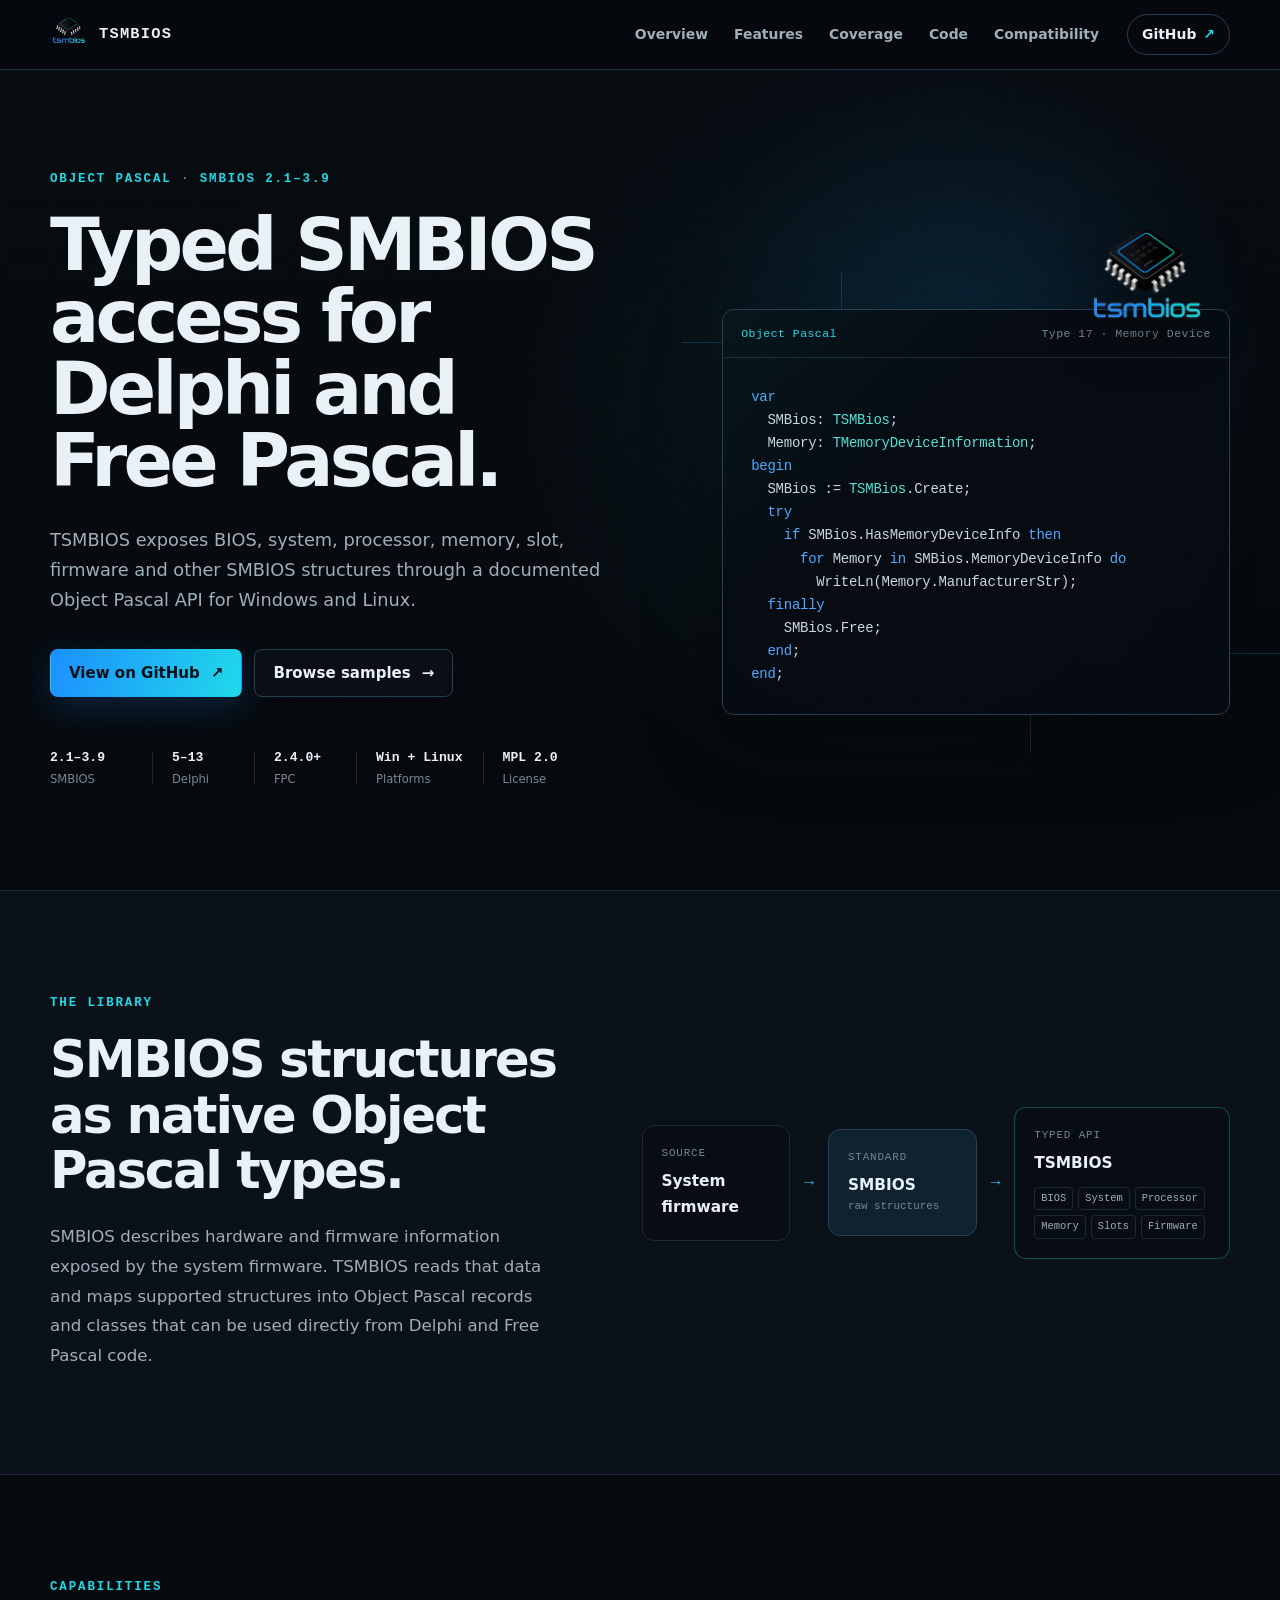
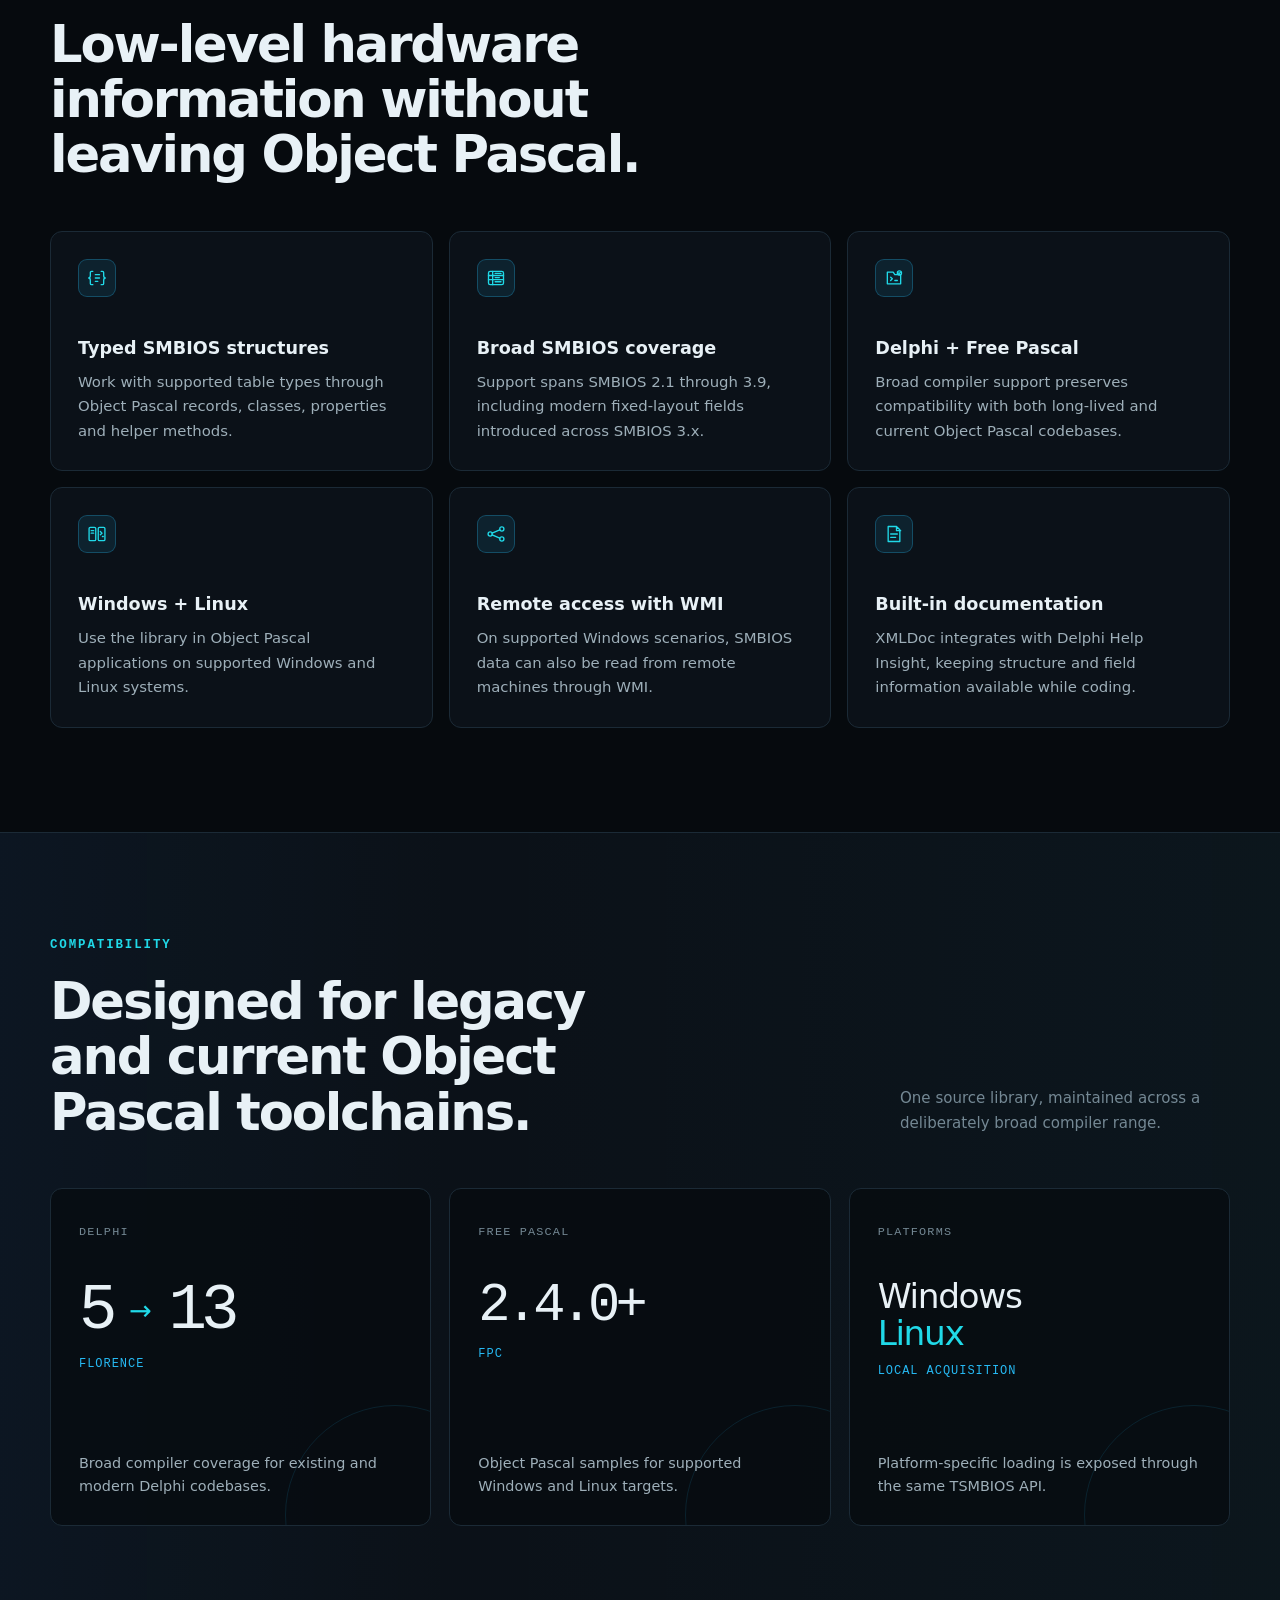
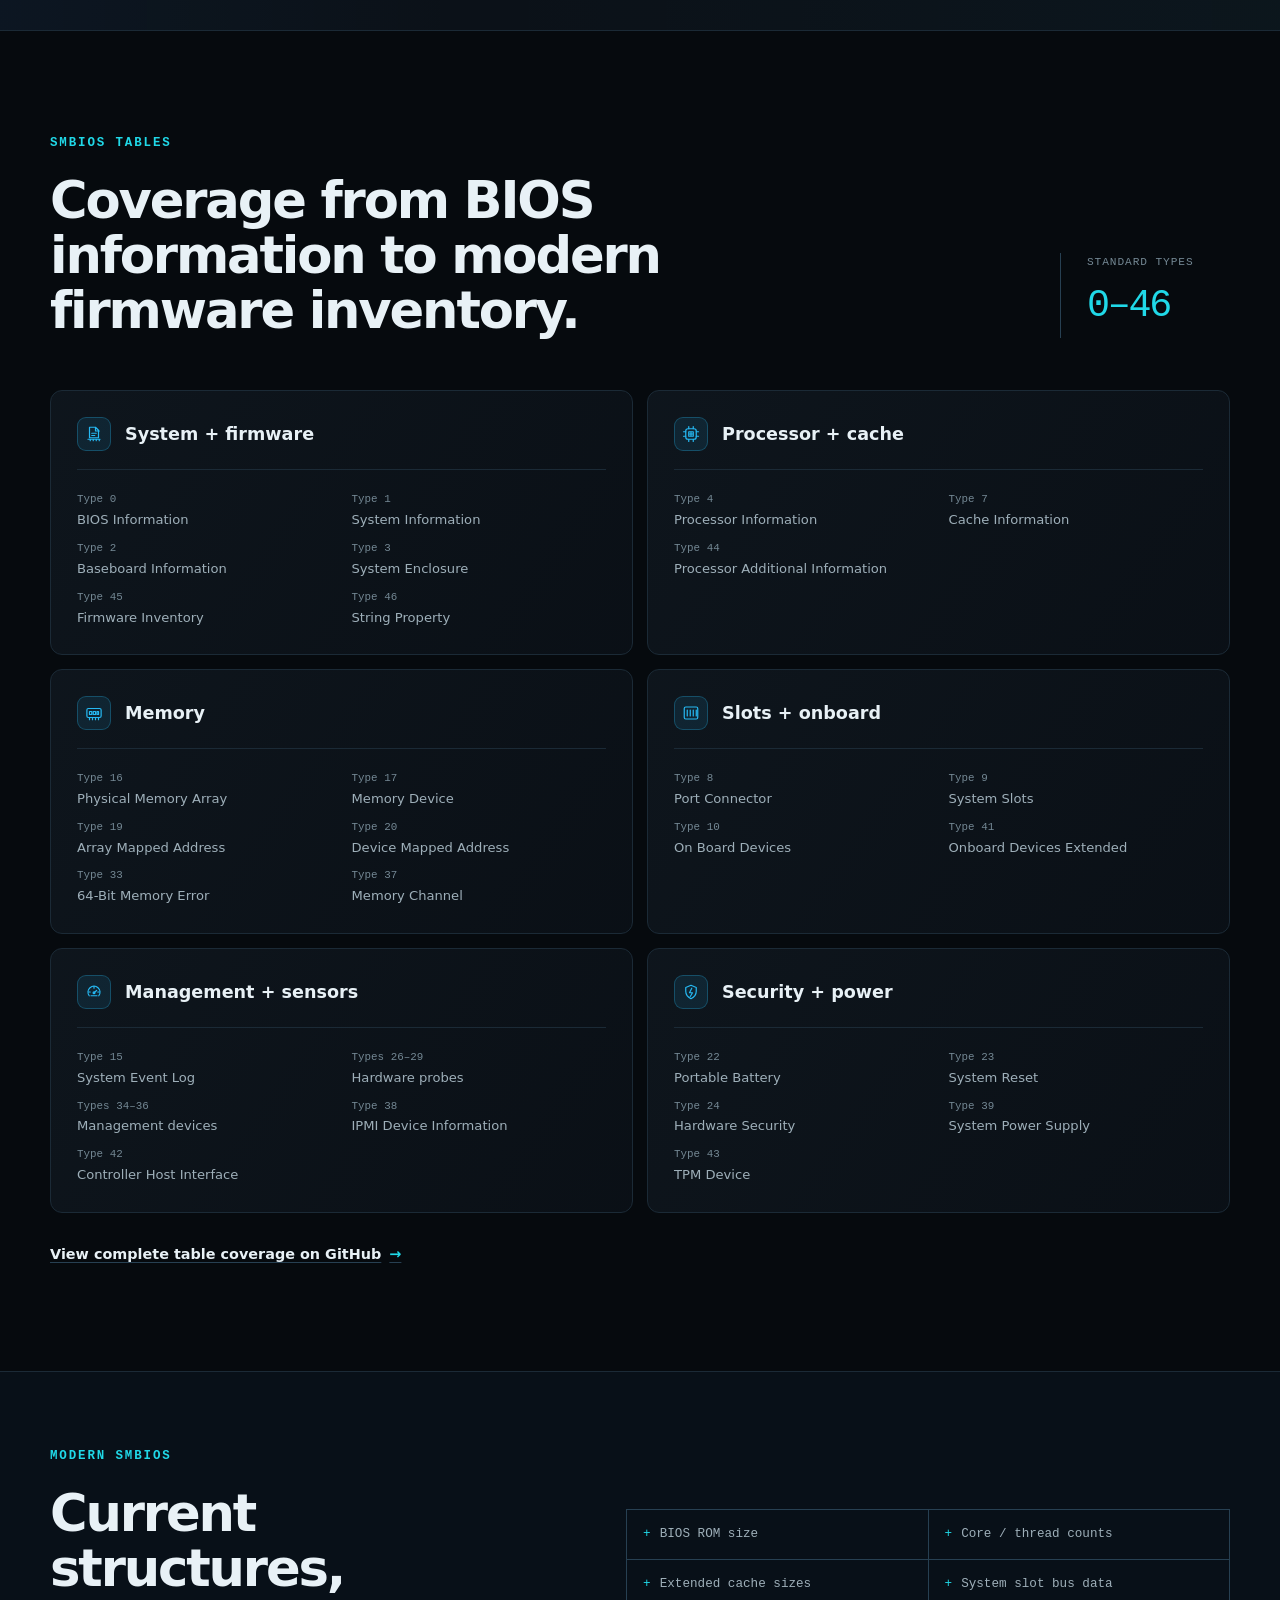
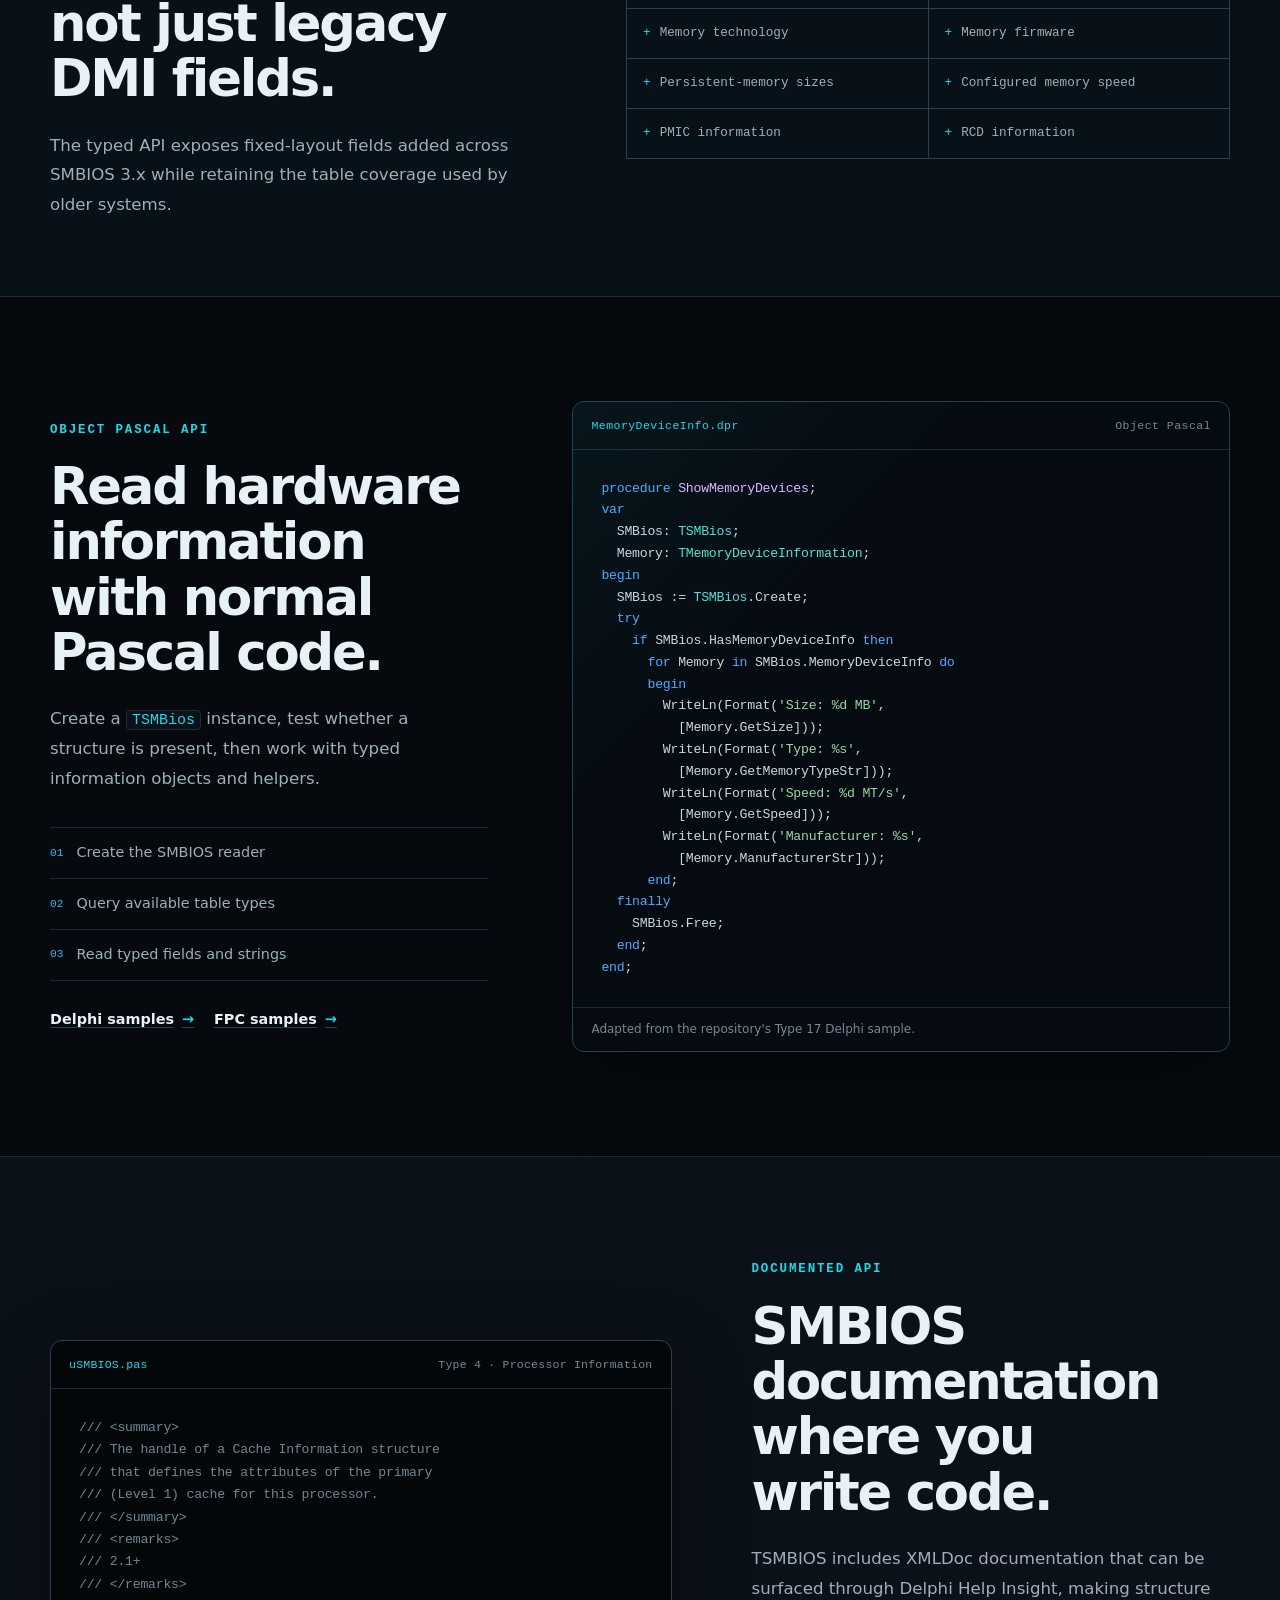
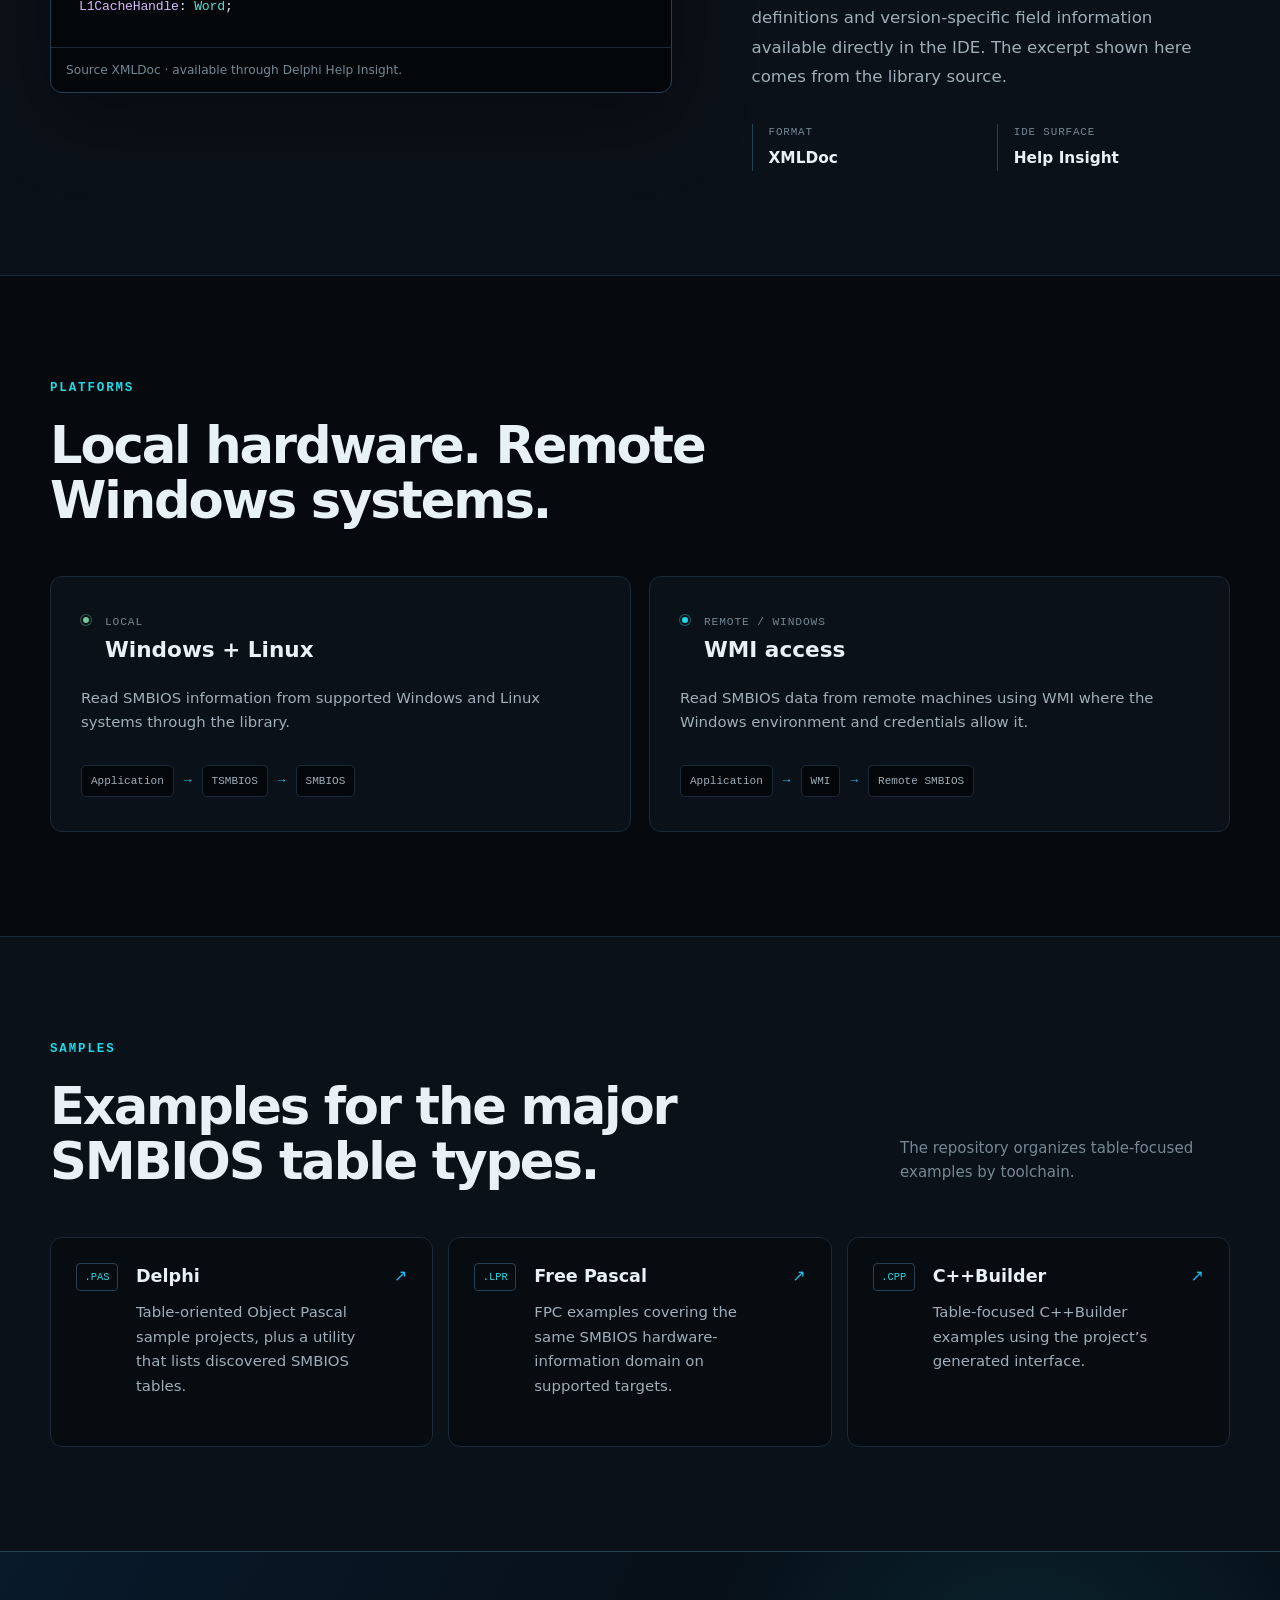
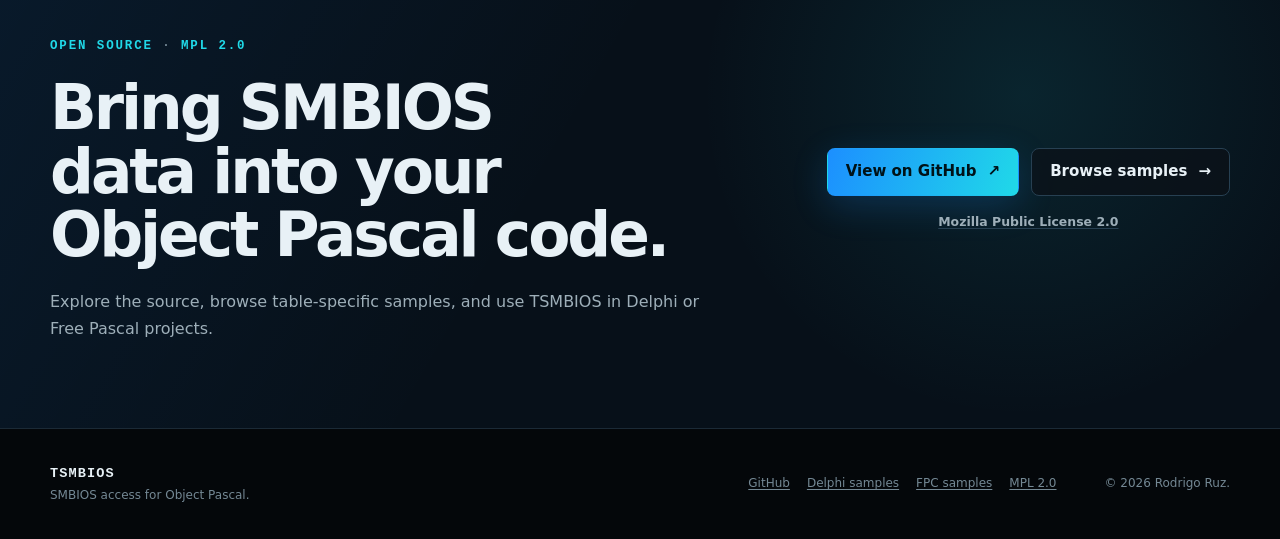
==== docs/index.html @ c9bcfab5 "Added project page" ====
<!doctype html>
<html lang="en">
<head>
  <meta charset="utf-8">
  <meta name="viewport" content="width=device-width, initial-scale=1">
  <title>TSMBIOS — SMBIOS Library for Delphi and Free Pascal</title>
  <meta name="description" content="TSMBIOS is an Object Pascal library for accessing SMBIOS hardware and firmware information from Delphi and Free Pascal on Windows and Linux, with support for SMBIOS 2.1 through 3.9.">
  <meta name="theme-color" content="#060a0e">
  <link rel="canonical" href="https://rruz.github.io/tsmbios/">
  <link rel="icon" type="image/png" href="./assets/tsmbios-logo.png">
  <link rel="stylesheet" href="./styles.css">

  <meta property="og:type" content="website">
  <meta property="og:site_name" content="TSMBIOS">
  <meta property="og:title" content="TSMBIOS — SMBIOS Library for Delphi and Free Pascal">
  <meta property="og:description" content="Typed access to SMBIOS 2.1–3.9 hardware and firmware structures from Delphi and Free Pascal on Windows and Linux.">
  <meta property="og:url" content="https://rruz.github.io/tsmbios/">
  <meta property="og:image" content="https://rruz.github.io/tsmbios/assets/tsmbios-banner.png">
  <meta property="og:image:width" content="2172">
  <meta property="og:image:height" content="724">
  <meta property="og:image:alt" content="TSMBIOS — SMBIOS access using Object Pascal">

  <meta name="twitter:card" content="summary_large_image">
  <meta name="twitter:title" content="TSMBIOS — SMBIOS Library for Delphi and Free Pascal">
  <meta name="twitter:description" content="Typed access to SMBIOS 2.1–3.9 hardware and firmware structures from Object Pascal.">
  <meta name="twitter:image" content="https://rruz.github.io/tsmbios/assets/tsmbios-banner.png">
</head>
<body>
  <a class="skip-link" href="#main-content">Skip to content</a>

  <svg class="icon-sprite" aria-hidden="true" focusable="false">
    <symbol id="icon-types" viewBox="0 0 24 24">
      <path d="M7 4H5.5A1.5 1.5 0 0 0 4 5.5V9c0 1.7-1 3-2 3 1 0 2 1.3 2 3v3.5A1.5 1.5 0 0 0 5.5 20H7M17 4h1.5A1.5 1.5 0 0 1 20 5.5V9c0 1.7 1 3 2 3-1 0-2 1.3-2 3v3.5a1.5 1.5 0 0 1-1.5 1.5H17M10 8h5M10 12h5M10 16h3"></path>
    </symbol>
    <symbol id="icon-grid" viewBox="0 0 24 24">
      <rect x="3" y="4" width="18" height="16" rx="2"></rect>
      <path d="M3 9h18M3 14h18M8 4v16M11 6.5h7M11 11.5h5M11 16.5h7"></path>
    </symbol>
    <symbol id="icon-terminal" viewBox="0 0 24 24">
      <path d="M4 5h7l2 3h7v11H4zM8 11l2 2-2 2M13 15h3"></path>
      <circle cx="18.5" cy="6" r="2.5"></circle>
      <path d="m17.4 6 0.8.8 1.4-1.6"></path>
    </symbol>
    <symbol id="icon-platform" viewBox="0 0 24 24">
      <rect x="2.5" y="4" width="8" height="16" rx="1.5"></rect>
      <rect x="13.5" y="4" width="8" height="16" rx="1.5"></rect>
      <path d="M5 8h3M5 11h3M16 9l2 2-2 2M18.5 15h1"></path>
    </symbol>
    <symbol id="icon-remote" viewBox="0 0 24 24">
      <circle cx="5" cy="12" r="2.5"></circle>
      <circle cx="19" cy="6" r="2.5"></circle>
      <circle cx="19" cy="18" r="2.5"></circle>
      <path d="m7.3 11 9.2-4M7.3 13l9.2 4"></path>
    </symbol>
    <symbol id="icon-docs" viewBox="0 0 24 24">
      <path d="M5 3h10l4 4v14H5zM15 3v5h5M8 12h8M8 16h6"></path>
    </symbol>
    <symbol id="icon-chip" viewBox="0 0 24 24">
      <path d="M6 3h8l4 4v10H6zM14 3v5h5M9 11h6M9 14h4"></path>
      <path d="M4 19h16M7 19v2M11 19v2M15 19v2M19 19v2"></path>
    </symbol>
    <symbol id="icon-cpu" viewBox="0 0 24 24">
      <rect x="5" y="5" width="14" height="14" rx="3"></rect>
      <path d="M9 9h6v6H9zM12 9v6M9 12h6"></path>
      <path d="M9 2v3M15 2v3M9 19v3M15 19v3M2 9h3M2 15h3M19 9h3M19 15h3"></path>
    </symbol>
    <symbol id="icon-memory" viewBox="0 0 24 24">
      <rect x="2.5" y="6" width="19" height="12" rx="2"></rect>
      <path d="M6 10h3v4H6zM11 10h3v4h-3zM16 10h2v4h-2zM6 18v3M10 18v3M14 18v3M18 18v3"></path>
    </symbol>
    <symbol id="icon-slots" viewBox="0 0 24 24">
      <rect x="3" y="4" width="18" height="16" rx="2"></rect>
      <path d="M7 8v8M11 8v8M15 8v8M19 8v8"></path>
    </symbol>
    <symbol id="icon-sensor" viewBox="0 0 24 24">
      <path d="M5.6 17a8 8 0 1 1 12.8 0M8 17h8M12 13l3.5-3M12 5v2M5 12h2M17 12h2"></path>
      <circle cx="12" cy="13" r="1.2"></circle>
    </symbol>
    <symbol id="icon-security" viewBox="0 0 24 24">
      <path d="m12 3 7 3v5c0 5-3 8-7 10-4-2-7-5-7-10V6zM13 7l-3 6h4l-3 5"></path>
    </symbol>
  </svg>

  <header class="site-header">
    <div class="container site-header__inner">
      <a class="brand" href="#top" aria-label="TSMBIOS home">
        <img src="./assets/tsmbios-logo.png" width="256" height="200" alt="">
        <span>TSMBIOS</span>
      </a>

      <nav class="nav" aria-label="Primary navigation">
        <a href="#overview">Overview</a>
        <a href="#features">Features</a>
        <a href="#coverage">Coverage</a>
        <a href="#code">Code</a>
        <a href="#compatibility">Compatibility</a>
      </nav>

      <a class="header-action" href="https://github.com/RRUZ/tsmbios">
        GitHub <span aria-hidden="true">↗</span>
      </a>
    </div>
  </header>

  <main id="main-content">
    <section class="hero" id="top" aria-labelledby="hero-title">
      <div class="hero__grid" aria-hidden="true"></div>
      <div class="container hero__inner">
        <div class="hero__content">
          <p class="eyebrow">Object Pascal <span>·</span> SMBIOS 2.1–3.9</p>
          <h1 id="hero-title">Typed SMBIOS access for Delphi and Free Pascal.</h1>
          <p class="hero__description">TSMBIOS exposes BIOS, system, processor, memory, slot, firmware and other SMBIOS structures through a documented Object Pascal API for Windows and Linux.</p>

          <div class="hero__actions">
            <a class="button button--primary" href="https://github.com/RRUZ/tsmbios">View on GitHub <span aria-hidden="true">↗</span></a>
            <a class="button button--secondary" href="https://github.com/RRUZ/tsmbios/tree/master/samples%20-%20Delphi">Browse samples <span aria-hidden="true">→</span></a>
          </div>

          <ul class="meta-strip" aria-label="Project compatibility summary">
            <li><strong>2.1–3.9</strong><span>SMBIOS</span></li>
            <li><strong>5–13</strong><span>Delphi</span></li>
            <li><strong>2.4.0+</strong><span>FPC</span></li>
            <li><strong>Win + Linux</strong><span>Platforms</span></li>
            <li><strong>MPL 2.0</strong><span>License</span></li>
          </ul>
        </div>

        <div class="hero__visual">
          <img class="hero__logo" src="./assets/tsmbios-logo.png" width="256" height="200" alt="TSMBIOS chip and wordmark">
          <div class="code-panel code-panel--hero">
            <div class="code-panel__header">
              <span>Object Pascal</span>
              <span aria-hidden="true">Type 17 · Memory Device</span>
            </div>
            <pre tabindex="0"><code><span class="code-keyword">var</span>
  SMBios: <span class="code-type">TSMBios</span>;
  Memory: <span class="code-type">TMemoryDeviceInformation</span>;
<span class="code-keyword">begin</span>
  SMBios := <span class="code-type">TSMBios</span>.Create;
  <span class="code-keyword">try</span>
    <span class="code-keyword">if</span> SMBios.HasMemoryDeviceInfo <span class="code-keyword">then</span>
      <span class="code-keyword">for</span> Memory <span class="code-keyword">in</span> SMBios.MemoryDeviceInfo <span class="code-keyword">do</span>
        WriteLn(Memory.ManufacturerStr);
  <span class="code-keyword">finally</span>
    SMBios.Free;
  <span class="code-keyword">end</span>;
<span class="code-keyword">end</span>;</code></pre>
          </div>
          <div class="hero__signal hero__signal--one" aria-hidden="true"></div>
          <div class="hero__signal hero__signal--two" aria-hidden="true"></div>
        </div>
      </div>
    </section>

    <section class="section section--overview" id="overview" aria-labelledby="overview-title">
      <div class="container overview-grid">
        <div>
          <p class="eyebrow">The library</p>
          <h2 class="section-title" id="overview-title">SMBIOS structures as native Object Pascal types.</h2>
          <p class="section-lead">SMBIOS describes hardware and firmware information exposed by the system firmware. TSMBIOS reads that data and maps supported structures into Object Pascal records and classes that can be used directly from Delphi and Free Pascal code.</p>
        </div>

        <div class="data-flow" aria-label="Data flows from system firmware through SMBIOS and TSMBIOS into typed Object Pascal structures">
          <div class="data-flow__source">
            <span class="data-flow__label">Source</span>
            <strong>System firmware</strong>
          </div>
          <span class="data-flow__arrow" aria-hidden="true">→</span>
          <div class="data-flow__core">
            <span class="data-flow__label">Standard</span>
            <strong>SMBIOS</strong>
            <small>raw structures</small>
          </div>
          <span class="data-flow__arrow" aria-hidden="true">→</span>
          <div class="data-flow__output">
            <span class="data-flow__label">Typed API</span>
            <strong>TSMBIOS</strong>
            <ul>
              <li>BIOS</li>
              <li>System</li>
              <li>Processor</li>
              <li>Memory</li>
              <li>Slots</li>
              <li>Firmware</li>
            </ul>
          </div>
        </div>
      </div>
    </section>

    <section class="section" id="features" aria-labelledby="features-title">
      <div class="container">
        <div class="section-heading">
          <p class="eyebrow">Capabilities</p>
          <h2 class="section-title" id="features-title">Low-level hardware information without leaving Object Pascal.</h2>
        </div>

        <div class="feature-grid">
          <article class="feature-card">
            <span class="card-icon"><svg aria-hidden="true"><use href="#icon-types"></use></svg></span>
            <h3>Typed SMBIOS structures</h3>
            <p>Work with supported table types through Object Pascal records, classes, properties and helper methods.</p>
          </article>
          <article class="feature-card">
            <span class="card-icon"><svg aria-hidden="true"><use href="#icon-grid"></use></svg></span>
            <h3>Broad SMBIOS coverage</h3>
            <p>Support spans SMBIOS 2.1 through 3.9, including modern fixed-layout fields introduced across SMBIOS 3.x.</p>
          </article>
          <article class="feature-card">
            <span class="card-icon"><svg aria-hidden="true"><use href="#icon-terminal"></use></svg></span>
            <h3>Delphi + Free Pascal</h3>
            <p>Broad compiler support preserves compatibility with both long-lived and current Object Pascal codebases.</p>
          </article>
          <article class="feature-card">
            <span class="card-icon"><svg aria-hidden="true"><use href="#icon-platform"></use></svg></span>
            <h3>Windows + Linux</h3>
            <p>Use the library in Object Pascal applications on supported Windows and Linux systems.</p>
          </article>
          <article class="feature-card">
            <span class="card-icon"><svg aria-hidden="true"><use href="#icon-remote"></use></svg></span>
            <h3>Remote access with WMI</h3>
            <p>On supported Windows scenarios, SMBIOS data can also be read from remote machines through WMI.</p>
          </article>
          <article class="feature-card">
            <span class="card-icon"><svg aria-hidden="true"><use href="#icon-docs"></use></svg></span>
            <h3>Built-in documentation</h3>
            <p>XMLDoc integrates with Delphi Help Insight, keeping structure and field information available while coding.</p>
          </article>
        </div>
      </div>
    </section>

    <section class="section section--band" id="compatibility" aria-labelledby="compatibility-title">
      <div class="container">
        <div class="section-heading section-heading--wide">
          <div>
            <p class="eyebrow">Compatibility</p>
            <h2 class="section-title" id="compatibility-title">Designed for legacy and current Object Pascal toolchains.</h2>
          </div>
          <p class="section-note">One source library, maintained across a deliberately broad compiler range.</p>
        </div>

        <div class="compatibility-grid">
          <article class="compatibility-card">
            <span class="compatibility-card__label">Delphi</span>
            <div class="compatibility-card__range">
              <strong>5</strong><span aria-hidden="true">→</span><strong>13</strong>
            </div>
            <p class="compatibility-card__meta">Florence</p>
            <p>Broad compiler coverage for existing and modern Delphi codebases.</p>
          </article>
          <article class="compatibility-card">
            <span class="compatibility-card__label">Free Pascal</span>
            <div class="compatibility-card__range compatibility-card__range--single">
              <strong>2.4.0+</strong>
            </div>
            <p class="compatibility-card__meta">FPC</p>
            <p>Object Pascal samples for supported Windows and Linux targets.</p>
          </article>
          <article class="compatibility-card">
            <span class="compatibility-card__label">Platforms</span>
            <div class="compatibility-card__range compatibility-card__range--platforms">
              <strong>Windows</strong><strong>Linux</strong>
            </div>
            <p class="compatibility-card__meta">Local acquisition</p>
            <p>Platform-specific loading is exposed through the same TSMBIOS API.</p>
          </article>
        </div>
      </div>
    </section>

    <section class="section" id="coverage" aria-labelledby="coverage-title">
      <div class="container">
        <div class="coverage-intro">
          <div>
            <p class="eyebrow">SMBIOS tables</p>
            <h2 class="section-title" id="coverage-title">Coverage from BIOS information to modern firmware inventory.</h2>
          </div>
          <div class="coverage-count" aria-label="Supported standard table types 0 through 46">
            <span>Standard types</span>
            <strong>0–46</strong>
          </div>
        </div>

        <div class="coverage-grid">
          <article class="coverage-card">
            <header><span class="card-icon"><svg aria-hidden="true"><use href="#icon-chip"></use></svg></span><h3>System + firmware</h3></header>
            <ul>
              <li><code>Type 0</code> BIOS Information</li>
              <li><code>Type 1</code> System Information</li>
              <li><code>Type 2</code> Baseboard Information</li>
              <li><code>Type 3</code> System Enclosure</li>
              <li><code>Type 45</code> Firmware Inventory</li>
              <li><code>Type 46</code> String Property</li>
            </ul>
          </article>
          <article class="coverage-card">
            <header><span class="card-icon"><svg aria-hidden="true"><use href="#icon-cpu"></use></svg></span><h3>Processor + cache</h3></header>
            <ul>
              <li><code>Type 4</code> Processor Information</li>
              <li><code>Type 7</code> Cache Information</li>
              <li><code>Type 44</code> Processor Additional Information</li>
            </ul>
          </article>
          <article class="coverage-card">
            <header><span class="card-icon"><svg aria-hidden="true"><use href="#icon-memory"></use></svg></span><h3>Memory</h3></header>
            <ul>
              <li><code>Type 16</code> Physical Memory Array</li>
              <li><code>Type 17</code> Memory Device</li>
              <li><code>Type 19</code> Array Mapped Address</li>
              <li><code>Type 20</code> Device Mapped Address</li>
              <li><code>Type 33</code> 64-Bit Memory Error</li>
              <li><code>Type 37</code> Memory Channel</li>
            </ul>
          </article>
          <article class="coverage-card">
            <header><span class="card-icon"><svg aria-hidden="true"><use href="#icon-slots"></use></svg></span><h3>Slots + onboard</h3></header>
            <ul>
              <li><code>Type 8</code> Port Connector</li>
              <li><code>Type 9</code> System Slots</li>
              <li><code>Type 10</code> On Board Devices</li>
              <li><code>Type 41</code> Onboard Devices Extended</li>
            </ul>
          </article>
          <article class="coverage-card">
            <header><span class="card-icon"><svg aria-hidden="true"><use href="#icon-sensor"></use></svg></span><h3>Management + sensors</h3></header>
            <ul>
              <li><code>Type 15</code> System Event Log</li>
              <li><code>Types 26–29</code> Hardware probes</li>
              <li><code>Types 34–36</code> Management devices</li>
              <li><code>Type 38</code> IPMI Device Information</li>
              <li><code>Type 42</code> Controller Host Interface</li>
            </ul>
          </article>
          <article class="coverage-card">
            <header><span class="card-icon"><svg aria-hidden="true"><use href="#icon-security"></use></svg></span><h3>Security + power</h3></header>
            <ul>
              <li><code>Type 22</code> Portable Battery</li>
              <li><code>Type 23</code> System Reset</li>
              <li><code>Type 24</code> Hardware Security</li>
              <li><code>Type 39</code> System Power Supply</li>
              <li><code>Type 43</code> TPM Device</li>
            </ul>
          </article>
        </div>

        <a class="text-link coverage-link" href="https://github.com/RRUZ/tsmbios#smbios-tables-supported">View complete table coverage on GitHub <span aria-hidden="true">→</span></a>
      </div>
    </section>

    <section class="section section--modern" aria-labelledby="modern-title">
      <div class="container modern-grid">
        <div>
          <p class="eyebrow">Modern SMBIOS</p>
          <h2 class="section-title" id="modern-title">Current structures, not just legacy DMI fields.</h2>
          <p class="section-lead">The typed API exposes fixed-layout fields added across SMBIOS 3.x while retaining the table coverage used by older systems.</p>
        </div>

        <div class="field-grid" aria-label="Examples of supported modern SMBIOS fields">
          <span>BIOS ROM size</span>
          <span>Core / thread counts</span>
          <span>Extended cache sizes</span>
          <span>System slot bus data</span>
          <span>Memory technology</span>
          <span>Memory firmware</span>
          <span>Persistent-memory sizes</span>
          <span>Configured memory speed</span>
          <span>PMIC information</span>
          <span>RCD information</span>
        </div>
      </div>
    </section>

    <section class="section" id="code" aria-labelledby="code-title">
      <div class="container code-section-grid">
        <div class="code-section__copy">
          <p class="eyebrow">Object Pascal API</p>
          <h2 class="section-title" id="code-title">Read hardware information with normal Pascal code.</h2>
          <p class="section-lead">Create a <code>TSMBios</code> instance, test whether a structure is present, then work with typed information objects and helpers.</p>
          <ol class="code-steps">
            <li><span>01</span>Create the SMBIOS reader</li>
            <li><span>02</span>Query available table types</li>
            <li><span>03</span>Read typed fields and strings</li>
          </ol>
          <div class="inline-links">
            <a class="text-link" href="https://github.com/RRUZ/tsmbios/tree/master/samples%20-%20Delphi">Delphi samples <span aria-hidden="true">→</span></a>
            <a class="text-link" href="https://github.com/RRUZ/tsmbios/tree/master/samples%20-%20FPC">FPC samples <span aria-hidden="true">→</span></a>
          </div>
        </div>

        <div class="code-panel code-panel--large">
          <div class="code-panel__header">
            <span>MemoryDeviceInfo.dpr</span>
            <span>Object Pascal</span>
          </div>
          <pre tabindex="0"><code><span class="code-keyword">procedure</span> <span class="code-symbol">ShowMemoryDevices</span>;
<span class="code-keyword">var</span>
  SMBios: <span class="code-type">TSMBios</span>;
  Memory: <span class="code-type">TMemoryDeviceInformation</span>;
<span class="code-keyword">begin</span>
  SMBios := <span class="code-type">TSMBios</span>.Create;
  <span class="code-keyword">try</span>
    <span class="code-keyword">if</span> SMBios.HasMemoryDeviceInfo <span class="code-keyword">then</span>
      <span class="code-keyword">for</span> Memory <span class="code-keyword">in</span> SMBios.MemoryDeviceInfo <span class="code-keyword">do</span>
      <span class="code-keyword">begin</span>
        WriteLn(Format(<span class="code-string">'Size: %d MB'</span>,
          [Memory.GetSize]));
        WriteLn(Format(<span class="code-string">'Type: %s'</span>,
          [Memory.GetMemoryTypeStr]));
        WriteLn(Format(<span class="code-string">'Speed: %d MT/s'</span>,
          [Memory.GetSpeed]));
        WriteLn(Format(<span class="code-string">'Manufacturer: %s'</span>,
          [Memory.ManufacturerStr]));
      <span class="code-keyword">end</span>;
  <span class="code-keyword">finally</span>
    SMBios.Free;
  <span class="code-keyword">end</span>;
<span class="code-keyword">end</span>;</code></pre>
          <div class="code-panel__footer">Adapted from the repository's Type 17 Delphi sample.</div>
        </div>
      </div>
    </section>

    <section class="section section--docs" aria-labelledby="docs-title">
      <div class="container docs-grid">
        <div class="docs-source" aria-label="Extract from uSMBIOS.pas showing XMLDoc for the L1CacheHandle field">
          <div class="docs-source__header">
            <span>uSMBIOS.pas</span>
            <span>Type 4 · Processor Information</span>
          </div>
          <pre tabindex="0"><code><span class="code-comment">/// &lt;summary&gt;</span>
<span class="code-comment">/// The handle of a Cache Information structure</span>
<span class="code-comment">/// that defines the attributes of the primary</span>
<span class="code-comment">/// (Level 1) cache for this processor.</span>
<span class="code-comment">/// &lt;/summary&gt;</span>
<span class="code-comment">/// &lt;remarks&gt;</span>
<span class="code-comment">/// 2.1+</span>
<span class="code-comment">/// &lt;/remarks&gt;</span>
<span class="code-symbol">L1CacheHandle</span>: <span class="code-type">Word</span>;</code></pre>
          <p>Source XMLDoc · available through Delphi Help Insight.</p>
        </div>

        <div class="docs-copy">
          <p class="eyebrow">Documented API</p>
          <h2 class="section-title" id="docs-title">SMBIOS documentation where you write code.</h2>
          <p class="section-lead">TSMBIOS includes XMLDoc documentation that can be surfaced through Delphi Help Insight, making structure definitions and version-specific field information available directly in the IDE. The excerpt shown here comes from the library source.</p>
          <div class="docs-facts">
            <div><span>Format</span><strong>XMLDoc</strong></div>
            <div><span>IDE surface</span><strong>Help Insight</strong></div>
          </div>
        </div>
      </div>
    </section>

    <section class="section" aria-labelledby="platform-title">
      <div class="container">
        <div class="section-heading">
          <p class="eyebrow">Platforms</p>
          <h2 class="section-title" id="platform-title">Local hardware. Remote Windows systems.</h2>
        </div>

        <div class="access-grid">
          <article class="access-card">
            <header>
              <span class="status-dot" aria-hidden="true"></span>
              <div><span>Local</span><h3>Windows + Linux</h3></div>
            </header>
            <p>Read SMBIOS information from supported Windows and Linux systems through the library.</p>
            <div class="access-flow" aria-label="Application to TSMBIOS to local SMBIOS data">
              <span>Application</span><b aria-hidden="true">→</b><span>TSMBIOS</span><b aria-hidden="true">→</b><span>SMBIOS</span>
            </div>
          </article>

          <article class="access-card">
            <header>
              <span class="status-dot status-dot--remote" aria-hidden="true"></span>
              <div><span>Remote / Windows</span><h3>WMI access</h3></div>
            </header>
            <p>Read SMBIOS data from remote machines using WMI where the Windows environment and credentials allow it.</p>
            <div class="access-flow" aria-label="Application to WMI to remote system SMBIOS data">
              <span>Application</span><b aria-hidden="true">→</b><span>WMI</span><b aria-hidden="true">→</b><span>Remote SMBIOS</span>
            </div>
          </article>
        </div>
      </div>
    </section>

    <section class="section section--samples" aria-labelledby="samples-title">
      <div class="container">
        <div class="section-heading section-heading--wide">
          <div>
            <p class="eyebrow">Samples</p>
            <h2 class="section-title" id="samples-title">Examples for the major SMBIOS table types.</h2>
          </div>
          <p class="section-note">The repository organizes table-focused examples by toolchain.</p>
        </div>

        <div class="sample-grid">
          <a class="sample-card" href="https://github.com/RRUZ/tsmbios/tree/master/samples%20-%20Delphi">
            <span class="sample-card__mark">.PAS</span>
            <div><h3>Delphi</h3><p>Table-oriented Object Pascal sample projects, plus a utility that lists discovered SMBIOS tables.</p></div>
            <span class="sample-card__arrow" aria-hidden="true">↗</span>
          </a>
          <a class="sample-card" href="https://github.com/RRUZ/tsmbios/tree/master/samples%20-%20FPC">
            <span class="sample-card__mark">.LPR</span>
            <div><h3>Free Pascal</h3><p>FPC examples covering the same SMBIOS hardware-information domain on supported targets.</p></div>
            <span class="sample-card__arrow" aria-hidden="true">↗</span>
          </a>
          <a class="sample-card" href="https://github.com/RRUZ/tsmbios/tree/master/samples%20-%20C%2B%2BBuilder">
            <span class="sample-card__mark">.CPP</span>
            <div><h3>C++Builder</h3><p>Table-focused C++Builder examples using the project’s generated interface.</p></div>
            <span class="sample-card__arrow" aria-hidden="true">↗</span>
          </a>
        </div>
      </div>
    </section>

    <section class="section final-cta" aria-labelledby="cta-title">
      <div class="container final-cta__inner">
        <div>
          <p class="eyebrow">Open source <span>·</span> MPL 2.0</p>
          <h2 id="cta-title">Bring SMBIOS data into your Object Pascal code.</h2>
          <p>Explore the source, browse table-specific samples, and use TSMBIOS in Delphi or Free Pascal projects.</p>
        </div>
        <div class="final-cta__actions">
          <a class="button button--primary" href="https://github.com/RRUZ/tsmbios">View on GitHub <span aria-hidden="true">↗</span></a>
          <a class="button button--secondary" href="https://github.com/RRUZ/tsmbios/tree/master/samples%20-%20Delphi">Browse samples <span aria-hidden="true">→</span></a>
          <a class="text-link" href="https://github.com/RRUZ/tsmbios/blob/master/LICENSE.md">Mozilla Public License 2.0</a>
        </div>
      </div>
    </section>
  </main>

  <footer class="site-footer">
    <div class="container site-footer__inner">
      <div class="site-footer__brand">
        <strong>TSMBIOS</strong>
        <span>SMBIOS access for Object Pascal.</span>
      </div>
      <nav aria-label="Footer navigation">
        <a href="https://github.com/RRUZ/tsmbios">GitHub</a>
        <a href="https://github.com/RRUZ/tsmbios/tree/master/samples%20-%20Delphi">Delphi samples</a>
        <a href="https://github.com/RRUZ/tsmbios/tree/master/samples%20-%20FPC">FPC samples</a>
        <a href="https://github.com/RRUZ/tsmbios/blob/master/LICENSE.md">MPL 2.0</a>
      </nav>
      <p>© 2026 Rodrigo Ruz.</p>
    </div>
  </footer>
</body>
</html>
---- docs/styles.css ----
:root {
  color-scheme: dark;
  --bg: #060a0e;
  --bg-elevated: #0b1118;
  --bg-soft: #101820;
  --bg-deep: #04070a;
  --border: #1b2a36;
  --border-strong: #274052;
  --text: #e8f1f6;
  --text-secondary: #9eafb9;
  --text-muted: #748894;
  --blue: #1c8fff;
  --cyan: #20d9e8;
  --accent: #26b9f3;
  --accent-soft: rgba(38, 185, 243, 0.10);
  --success: #74c69d;
  --code-bg: #070c11;
  --font-sans: "Segoe UI Variable", "Segoe UI", system-ui, -apple-system, BlinkMacSystemFont, sans-serif;
  --font-mono: "JetBrains Mono", "Fira Code", "Cascadia Code", ui-monospace, monospace;
  --max-width: 1180px;
  --radius-small: 8px;
  --radius-medium: 12px;
  --radius-large: 18px;
  --shadow: 0 24px 80px rgba(0, 0, 0, 0.32);
}

*,
*::before,
*::after {
  box-sizing: border-box;
}

html {
  scroll-behavior: smooth;
  scroll-padding-top: 88px;
}

body {
  margin: 0;
  min-width: 320px;
  overflow-x: hidden;
  background: var(--bg);
  color: var(--text);
  font-family: var(--font-sans);
  font-size: 1rem;
  line-height: 1.65;
  -webkit-font-smoothing: antialiased;
}

img {
  display: block;
  max-width: 100%;
  height: auto;
}

a {
  color: inherit;
  text-underline-offset: 0.2em;
}

a:hover {
  color: var(--cyan);
}

:focus-visible {
  outline: 3px solid var(--cyan);
  outline-offset: 4px;
}

::selection {
  background: rgba(32, 217, 232, 0.28);
  color: #fff;
}

.skip-link {
  position: fixed;
  top: 12px;
  left: 12px;
  z-index: 1000;
  transform: translateY(-160%);
  border-radius: var(--radius-small);
  background: var(--cyan);
  color: #001216;
  padding: 10px 16px;
  font-weight: 700;
  text-decoration: none;
}

.skip-link:focus {
  transform: translateY(0);
}

.icon-sprite {
  position: absolute;
  width: 0;
  height: 0;
  overflow: hidden;
}

.container {
  width: min(100% - 64px, var(--max-width));
  margin-inline: auto;
}

.site-header {
  position: sticky;
  top: 0;
  z-index: 100;
  height: 70px;
  border-bottom: 1px solid rgba(39, 64, 82, 0.7);
  background: rgba(6, 10, 14, 0.88);
  backdrop-filter: blur(16px);
}

.site-header__inner {
  display: flex;
  align-items: center;
  height: 100%;
  gap: 28px;
}

.brand {
  display: inline-flex;
  align-items: center;
  gap: 11px;
  color: var(--text);
  font-family: var(--font-mono);
  font-size: 0.96rem;
  font-weight: 700;
  letter-spacing: 0.08em;
  text-decoration: none;
}

.brand img {
  width: 38px;
  height: 38px;
  object-fit: contain;
  object-position: top;
}

.nav {
  display: flex;
  align-items: center;
  gap: 26px;
  margin-left: auto;
}

.nav a,
.header-action {
  color: var(--text-secondary);
  font-size: 0.87rem;
  font-weight: 600;
  text-decoration: none;
}

.nav a:hover,
.header-action:hover {
  color: var(--text);
}

.header-action {
  display: inline-flex;
  align-items: center;
  gap: 7px;
  border: 1px solid var(--border-strong);
  border-radius: 999px;
  padding: 8px 14px;
  color: var(--text);
}

.header-action span {
  color: var(--cyan);
}

.hero {
  position: relative;
  isolation: isolate;
  min-height: min(820px, calc(100svh - 70px));
  overflow: hidden;
  border-bottom: 1px solid var(--border);
  background:
    radial-gradient(circle at 76% 36%, rgba(28, 143, 255, 0.13), transparent 27%),
    radial-gradient(circle at 70% 44%, rgba(32, 217, 232, 0.07), transparent 38%),
    linear-gradient(180deg, #070c11 0%, var(--bg) 82%);
}

.hero::before {
  content: "";
  position: absolute;
  inset: 0;
  z-index: -2;
  background-image:
    linear-gradient(rgba(38, 185, 243, 0.025) 1px, transparent 1px),
    linear-gradient(90deg, rgba(38, 185, 243, 0.025) 1px, transparent 1px);
  background-size: 48px 48px;
  mask-image: linear-gradient(to bottom, #000 0%, transparent 88%);
}

.hero__grid {
  position: absolute;
  inset: auto 0 0;
  z-index: -1;
  height: 35%;
  background: linear-gradient(to top, var(--bg), transparent);
}

.hero__inner {
  display: grid;
  grid-template-columns: minmax(0, 1.08fr) minmax(430px, 0.92fr);
  align-items: center;
  gap: 76px;
  min-height: min(820px, calc(100svh - 70px));
  padding-block: 80px;
}

.eyebrow {
  margin: 0 0 20px;
  color: var(--cyan);
  font-family: var(--font-mono);
  font-size: 0.78rem;
  font-weight: 700;
  letter-spacing: 0.15em;
  line-height: 1.4;
  text-transform: uppercase;
}

.eyebrow span {
  color: var(--text-muted);
}

.hero h1 {
  max-width: 760px;
  margin: 0;
  font-size: clamp(3rem, 5.7vw, 4.65rem);
  font-weight: 660;
  letter-spacing: -0.052em;
  line-height: 0.99;
  text-wrap: balance;
}

.hero__description {
  max-width: 680px;
  margin: 27px 0 0;
  color: var(--text-secondary);
  font-size: 1.11rem;
  line-height: 1.7;
}

.hero__actions {
  display: flex;
  flex-wrap: wrap;
  gap: 12px;
  margin-top: 34px;
}

.button {
  display: inline-flex;
  align-items: center;
  justify-content: center;
  gap: 11px;
  min-height: 48px;
  border: 1px solid transparent;
  border-radius: var(--radius-small);
  padding: 11px 18px;
  font-size: 0.94rem;
  font-weight: 700;
  line-height: 1;
  text-decoration: none;
  transition: border-color 160ms ease, background-color 160ms ease, color 160ms ease, transform 160ms ease;
}

.button:hover {
  transform: translateY(-1px);
}

.button--primary {
  background: linear-gradient(110deg, var(--blue), var(--cyan));
  color: #001218;
  box-shadow: 0 10px 36px rgba(28, 143, 255, 0.2);
}

.button--primary:hover {
  color: #001218;
  box-shadow: 0 12px 42px rgba(32, 217, 232, 0.26);
}

.button--secondary {
  border-color: var(--border-strong);
  background: rgba(11, 17, 24, 0.74);
  color: var(--text);
}

.button--secondary:hover {
  border-color: #3a5b71;
  color: var(--text);
}

.meta-strip {
  display: flex;
  flex-wrap: wrap;
  gap: 0;
  margin: 50px 0 0;
  padding: 0;
  list-style: none;
}

.meta-strip li {
  position: relative;
  display: flex;
  flex-direction: column;
  gap: 1px;
  min-width: 102px;
  padding: 0 20px;
}

.meta-strip li:first-child {
  padding-left: 0;
}

.meta-strip li + li::before {
  content: "";
  position: absolute;
  top: 4px;
  bottom: 4px;
  left: 0;
  width: 1px;
  background: var(--border);
}

.meta-strip strong {
  color: var(--text);
  font-family: var(--font-mono);
  font-size: 0.82rem;
  font-weight: 600;
}

.meta-strip span {
  color: var(--text-muted);
  font-size: 0.72rem;
}

.hero__visual {
  position: relative;
  align-self: center;
  padding-top: 64px;
}

.hero__logo {
  position: absolute;
  z-index: 3;
  top: -18px;
  right: 20px;
  width: 126px;
  filter: drop-shadow(0 16px 30px rgba(0, 0, 0, 0.48));
}

.code-panel {
  position: relative;
  overflow: hidden;
  border: 1px solid var(--border-strong);
  border-radius: var(--radius-medium);
  background: rgba(7, 12, 17, 0.96);
  box-shadow: var(--shadow);
}

.code-panel--hero {
  transform: none;
}

.code-panel::after {
  content: "";
  position: absolute;
  inset: 0;
  pointer-events: none;
  background: linear-gradient(135deg, rgba(32, 217, 232, 0.055), transparent 34%);
}

.code-panel__header {
  display: flex;
  align-items: center;
  justify-content: space-between;
  gap: 20px;
  min-height: 48px;
  border-bottom: 1px solid var(--border);
  padding: 0 18px;
  color: var(--text-muted);
  font-family: var(--font-mono);
  font-size: 0.72rem;
  letter-spacing: 0.04em;
}

.code-panel__header span:first-child {
  color: var(--cyan);
}

.code-panel pre {
  margin: 0;
  overflow-x: auto;
  padding: 28px;
  color: #c9d7df;
  font-family: var(--font-mono);
  font-size: 0.875rem;
  font-weight: 400;
  font-synthesis: none;
  font-variant-ligatures: contextual common-ligatures;
  letter-spacing: -0.018em;
  line-height: 1.65;
  text-rendering: optimizeLegibility;
  scrollbar-color: var(--border-strong) var(--code-bg);
}

.code-panel code {
  font: inherit;
}

.code-keyword { color: #52a9ff; }
.code-type { color: #54e0d5; }
.code-string { color: #9bd6a8; }
.code-comment { color: #708793; }
.code-number { color: #e2bd78; }
.code-symbol { color: #d9b7ff; }

.hero__signal {
  position: absolute;
  z-index: -1;
  border-color: rgba(38, 185, 243, 0.22);
  border-style: solid;
}

.hero__signal--one {
  right: -50px;
  bottom: -38px;
  width: 250px;
  height: 100px;
  border-width: 1px 0 0 1px;
  border-radius: 34px 0 0;
}

.hero__signal--two {
  top: 28px;
  left: -40px;
  width: 160px;
  height: 70px;
  border-width: 0 1px 1px 0;
  border-radius: 0 0 26px;
}

.section {
  padding-block: 104px;
}

.section--overview {
  border-bottom: 1px solid var(--border);
  background: var(--bg-elevated);
}

.section--band {
  border-block: 1px solid var(--border);
  background:
    linear-gradient(90deg, rgba(28, 143, 255, 0.045), transparent 36%, rgba(32, 217, 232, 0.025)),
    var(--bg-elevated);
}

.section--modern {
  padding-block: 76px;
  border-block: 1px solid var(--border);
  background: #081018;
}

.section--docs {
  border-block: 1px solid var(--border);
  background: var(--bg-elevated);
}

.section--samples {
  border-top: 1px solid var(--border);
  background: var(--bg-elevated);
}

.section-title {
  max-width: 820px;
  margin: 0;
  font-size: clamp(2.05rem, 4vw, 3.35rem);
  font-weight: 650;
  letter-spacing: -0.042em;
  line-height: 1.08;
  text-wrap: balance;
}

.section-lead {
  max-width: 710px;
  margin: 24px 0 0;
  color: var(--text-secondary);
  font-size: 1.04rem;
  line-height: 1.78;
}

.section-heading {
  margin-bottom: 48px;
}

.section-heading--wide {
  display: flex;
  align-items: end;
  justify-content: space-between;
  gap: 48px;
}

.section-note {
  max-width: 330px;
  margin: 0 0 4px;
  color: var(--text-muted);
  font-size: 0.94rem;
}

.overview-grid {
  display: grid;
  grid-template-columns: 0.93fr 1.07fr;
  align-items: center;
  gap: 80px;
}

.data-flow {
  display: grid;
  grid-template-columns: 1fr auto 1fr auto 1.45fr;
  align-items: center;
  gap: 14px;
}

.data-flow__source,
.data-flow__core,
.data-flow__output {
  min-width: 0;
  border: 1px solid var(--border);
  border-radius: var(--radius-medium);
  background: rgba(7, 12, 17, 0.62);
  padding: 19px;
}

.data-flow__core {
  border-color: var(--border-strong);
  background: var(--accent-soft);
}

.data-flow__output {
  border-color: rgba(32, 217, 232, 0.3);
}

.data-flow__label {
  display: block;
  margin-bottom: 5px;
  color: var(--text-muted);
  font-family: var(--font-mono);
  font-size: 0.68rem;
  letter-spacing: 0.08em;
  text-transform: uppercase;
}

.data-flow strong {
  font-size: 0.96rem;
}

.data-flow small {
  display: block;
  color: var(--text-muted);
  font-family: var(--font-mono);
  font-size: 0.68rem;
}

.data-flow__arrow {
  color: var(--accent);
  font-family: var(--font-mono);
}

.data-flow ul {
  display: flex;
  flex-wrap: wrap;
  gap: 5px;
  margin: 11px 0 0;
  padding: 0;
  list-style: none;
}

.data-flow li {
  border: 1px solid var(--border);
  border-radius: 4px;
  padding: 2px 6px;
  color: var(--text-secondary);
  font-family: var(--font-mono);
  font-size: 0.65rem;
}

.feature-grid {
  display: grid;
  grid-template-columns: repeat(3, 1fr);
  gap: 16px;
}

.feature-card,
.compatibility-card,
.coverage-card,
.access-card {
  border: 1px solid var(--border);
  border-radius: var(--radius-medium);
  background: var(--bg-elevated);
}

.feature-card {
  min-height: 238px;
  padding: 27px;
  transition: border-color 160ms ease, background-color 160ms ease, transform 160ms ease;
}

.feature-card:hover {
  transform: translateY(-2px);
  border-color: var(--border-strong);
  background: var(--bg-soft);
}

.card-icon {
  display: inline-grid;
  flex: 0 0 auto;
  width: 38px;
  height: 38px;
  place-items: center;
  border: 1px solid rgba(38, 185, 243, 0.28);
  border-radius: 9px;
  background: var(--accent-soft);
  color: var(--cyan);
}

.card-icon svg {
  width: 20px;
  height: 20px;
  fill: none;
  stroke: currentColor;
  stroke-width: 1.6;
  stroke-linecap: round;
  stroke-linejoin: round;
}

.feature-card h3 {
  margin-top: 32px;
}

.feature-card h3,
.coverage-card h3,
.access-card h3,
.sample-card h3 {
  margin: 40px 0 10px;
  font-size: 1.1rem;
  line-height: 1.3;
}

.feature-card p,
.coverage-card p,
.access-card p,
.sample-card p {
  margin: 0;
  color: var(--text-secondary);
  font-size: 0.93rem;
}

.compatibility-grid {
  display: grid;
  grid-template-columns: repeat(3, 1fr);
  gap: 18px;
}

.compatibility-card {
  position: relative;
  min-height: 338px;
  overflow: hidden;
  padding: 28px;
  background: rgba(6, 10, 14, 0.72);
}

.compatibility-card::after {
  content: "";
  position: absolute;
  right: -75px;
  bottom: -100px;
  width: 220px;
  height: 220px;
  border: 1px solid rgba(38, 185, 243, 0.12);
  border-radius: 50%;
}

.compatibility-card__label {
  color: var(--text-muted);
  font-family: var(--font-mono);
  font-size: 0.74rem;
  letter-spacing: 0.1em;
  text-transform: uppercase;
}

.compatibility-card__range {
  display: flex;
  align-items: center;
  gap: 17px;
  margin-top: 36px;
}

.compatibility-card__range strong {
  font-family: var(--font-mono);
  font-size: clamp(3.25rem, 5vw, 4.4rem);
  font-weight: 500;
  letter-spacing: -0.09em;
  line-height: 1;
}

.compatibility-card__range span {
  color: var(--cyan);
  font-size: 1.7rem;
}

.compatibility-card__range--single strong {
  font-size: clamp(2.8rem, 4.2vw, 3.65rem);
}

.compatibility-card__range--platforms {
  align-items: flex-start;
  flex-direction: column;
  gap: 2px;
}

.compatibility-card__range--platforms strong {
  font-family: var(--font-sans);
  font-size: 2.15rem;
  letter-spacing: -0.04em;
}

.compatibility-card__range--platforms strong + strong {
  color: var(--cyan);
}

.compatibility-card__meta {
  margin: 12px 0 0;
  color: var(--accent);
  font-family: var(--font-mono);
  font-size: 0.75rem;
  letter-spacing: 0.08em;
  text-transform: uppercase;
}

.compatibility-card > p:last-child {
  position: absolute;
  right: 28px;
  bottom: 26px;
  left: 28px;
  z-index: 1;
  margin: 0;
  color: var(--text-secondary);
  font-size: 0.9rem;
}

.coverage-intro {
  display: grid;
  grid-template-columns: 1fr auto;
  align-items: end;
  gap: 60px;
  margin-bottom: 52px;
}

.coverage-count {
  min-width: 170px;
  border-left: 1px solid var(--border-strong);
  padding-left: 26px;
}

.coverage-count span {
  display: block;
  color: var(--text-muted);
  font-family: var(--font-mono);
  font-size: 0.7rem;
  letter-spacing: 0.08em;
  text-transform: uppercase;
}

.coverage-count strong {
  display: block;
  margin-top: 4px;
  color: var(--cyan);
  font-family: var(--font-mono);
  font-size: 2.4rem;
  font-weight: 500;
  letter-spacing: -0.06em;
}

.coverage-grid {
  display: grid;
  grid-template-columns: repeat(2, 1fr);
  gap: 14px;
}

.coverage-card {
  padding: 26px;
  background: linear-gradient(125deg, rgba(16, 24, 32, 0.8), rgba(11, 17, 24, 0.82));
}

.coverage-card header {
  display: flex;
  align-items: center;
  gap: 14px;
  border-bottom: 1px solid var(--border);
  padding-bottom: 18px;
}

.coverage-card header .card-icon {
  width: 34px;
  height: 34px;
  color: var(--accent);
}

.coverage-card header .card-icon svg {
  width: 18px;
  height: 18px;
}

.coverage-card h3 {
  margin: 0;
}

.coverage-card ul {
  display: grid;
  grid-template-columns: repeat(2, 1fr);
  gap: 9px 20px;
  margin: 21px 0 0;
  padding: 0;
  list-style: none;
}

.coverage-card li {
  color: var(--text-secondary);
  font-size: 0.82rem;
}

.coverage-card code {
  display: block;
  color: var(--text-muted);
  font-family: var(--font-mono);
  font-size: 0.68rem;
}

.text-link {
  display: inline-flex;
  align-items: center;
  gap: 8px;
  color: var(--text);
  font-size: 0.9rem;
  font-weight: 650;
  text-decoration-color: var(--border-strong);
  transition: color 160ms ease;
}

.text-link span {
  color: var(--cyan);
  transition: transform 160ms ease;
}

.text-link:hover span {
  transform: translateX(3px);
}

.coverage-link {
  margin-top: 30px;
}

.modern-grid {
  display: grid;
  grid-template-columns: 0.9fr 1.1fr;
  align-items: center;
  gap: 82px;
}

.field-grid {
  display: grid;
  grid-template-columns: repeat(2, 1fr);
  border-top: 1px solid var(--border-strong);
  border-left: 1px solid var(--border-strong);
}

.field-grid span {
  min-width: 0;
  border-right: 1px solid var(--border-strong);
  border-bottom: 1px solid var(--border-strong);
  padding: 14px 16px;
  color: var(--text-secondary);
  font-family: var(--font-mono);
  font-size: 0.79rem;
}

.field-grid span::before {
  content: "+";
  margin-right: 9px;
  color: var(--cyan);
}

.code-section-grid {
  display: grid;
  grid-template-columns: 0.8fr 1.2fr;
  align-items: center;
  gap: 84px;
}

.code-section__copy > .section-lead code {
  border: 1px solid var(--border);
  border-radius: 4px;
  background: var(--bg-elevated);
  padding: 1px 5px;
  color: var(--cyan);
  font-family: var(--font-mono);
  font-size: 0.9em;
}

.code-steps {
  margin: 34px 0 0;
  padding: 0;
  list-style: none;
}

.code-steps li {
  display: flex;
  align-items: center;
  gap: 13px;
  border-top: 1px solid var(--border);
  padding: 13px 0;
  color: var(--text-secondary);
  font-size: 0.9rem;
}

.code-steps li:last-child {
  border-bottom: 1px solid var(--border);
}

.code-steps span {
  color: var(--accent);
  font-family: var(--font-mono);
  font-size: 0.7rem;
}

.inline-links {
  display: flex;
  flex-wrap: wrap;
  gap: 20px;
  margin-top: 27px;
}

.code-panel--large pre {
  font-size: 0.825rem;
  line-height: 1.65;
}

.code-panel__footer {
  border-top: 1px solid var(--border);
  padding: 12px 18px;
  color: var(--text-muted);
  font-size: 0.75rem;
}

.docs-grid {
  display: grid;
  grid-template-columns: 1.13fr 0.87fr;
  align-items: center;
  gap: 80px;
}

.docs-source {
  overflow: hidden;
  border: 1px solid var(--border-strong);
  border-radius: var(--radius-medium);
  background: var(--bg-deep);
  box-shadow: var(--shadow);
}

.docs-source__header {
  display: flex;
  align-items: center;
  justify-content: space-between;
  gap: 20px;
  min-height: 48px;
  border-bottom: 1px solid var(--border);
  padding: 0 18px;
  color: var(--text-muted);
  font-family: var(--font-mono);
  font-size: 0.72rem;
  letter-spacing: 0.02em;
}

.docs-source__header span:first-child {
  color: var(--cyan);
}

.docs-source pre {
  margin: 0;
  overflow-x: auto;
  padding: 28px;
  font-family: var(--font-mono);
  font-size: 0.825rem;
  font-weight: 400;
  font-synthesis: none;
  font-variant-ligatures: contextual common-ligatures;
  letter-spacing: -0.018em;
  line-height: 1.7;
  text-rendering: optimizeLegibility;
  scrollbar-color: var(--border-strong) var(--code-bg);
}

.docs-source code {
  font: inherit;
}

.docs-source > p {
  margin: 0;
  border-top: 1px solid var(--border);
  padding: 12px 15px;
  color: var(--text-muted);
  font-size: 0.76rem;
}

.docs-facts {
  display: grid;
  grid-template-columns: repeat(2, 1fr);
  gap: 12px;
  margin-top: 32px;
}

.docs-facts div {
  border-left: 1px solid var(--border-strong);
  padding-left: 16px;
}

.docs-facts span,
.docs-facts strong {
  display: block;
}

.docs-facts span {
  color: var(--text-muted);
  font-family: var(--font-mono);
  font-size: 0.68rem;
  letter-spacing: 0.08em;
  text-transform: uppercase;
}

.docs-facts strong {
  margin-top: 4px;
  font-size: 0.96rem;
}

.access-grid {
  display: grid;
  grid-template-columns: repeat(2, 1fr);
  gap: 18px;
}

.access-card {
  padding: 30px;
}

.access-card header {
  display: flex;
  align-items: flex-start;
  gap: 14px;
}

.access-card header div > span {
  color: var(--text-muted);
  font-family: var(--font-mono);
  font-size: 0.7rem;
  letter-spacing: 0.08em;
  text-transform: uppercase;
}

.access-card h3 {
  margin: 2px 0 0;
  font-size: 1.35rem;
}

.status-dot {
  flex: 0 0 auto;
  width: 10px;
  height: 10px;
  margin-top: 8px;
  border: 2px solid var(--bg-elevated);
  border-radius: 50%;
  background: var(--success);
  box-shadow: 0 0 0 1px rgba(116, 198, 157, 0.4);
}

.status-dot--remote {
  background: var(--cyan);
  box-shadow: 0 0 0 1px rgba(32, 217, 232, 0.4);
}

.access-card > p {
  margin-top: 22px;
}

.access-flow {
  display: flex;
  align-items: center;
  gap: 10px;
  margin-top: 30px;
  overflow-x: auto;
  padding-bottom: 4px;
  white-space: nowrap;
}

.access-flow span {
  border: 1px solid var(--border);
  border-radius: 5px;
  background: var(--bg-deep);
  padding: 6px 9px;
  color: var(--text-secondary);
  font-family: var(--font-mono);
  font-size: 0.69rem;
}

.access-flow b {
  color: var(--accent);
  font-family: var(--font-mono);
  font-size: 0.8rem;
}

.sample-grid {
  display: grid;
  grid-template-columns: repeat(3, 1fr);
  gap: 15px;
}

.sample-card {
  position: relative;
  display: grid;
  grid-template-columns: auto 1fr auto;
  align-items: start;
  gap: 18px;
  min-height: 210px;
  border: 1px solid var(--border);
  border-radius: var(--radius-medium);
  background: rgba(6, 10, 14, 0.64);
  padding: 25px;
  text-decoration: none;
  transition: transform 160ms ease, border-color 160ms ease, background-color 160ms ease;
}

.sample-card:hover {
  transform: translateY(-2px);
  border-color: var(--border-strong);
  background: var(--bg-soft);
  color: var(--text);
}

.sample-card__mark {
  display: inline-flex;
  align-items: center;
  justify-content: center;
  min-width: 42px;
  height: 28px;
  border: 1px solid var(--border-strong);
  border-radius: 4px;
  color: var(--cyan);
  font-family: var(--font-mono);
  font-size: 0.65rem;
}

.sample-card h3 {
  margin: 2px 0 12px;
}

.sample-card__arrow {
  color: var(--accent);
  transition: transform 160ms ease;
}

.sample-card:hover .sample-card__arrow {
  transform: translate(2px, -2px);
}

.final-cta {
  padding-block: 86px;
  border-top: 1px solid var(--border-strong);
  background:
    radial-gradient(circle at 80% 30%, rgba(32, 217, 232, 0.1), transparent 30%),
    linear-gradient(120deg, rgba(28, 143, 255, 0.08), transparent 44%),
    #071019;
}

.final-cta__inner {
  display: grid;
  grid-template-columns: 1fr auto;
  align-items: center;
  gap: 72px;
}

.final-cta h2 {
  max-width: 750px;
  margin: 0;
  font-size: clamp(2.2rem, 4.8vw, 4rem);
  font-weight: 650;
  letter-spacing: -0.05em;
  line-height: 1.04;
  text-wrap: balance;
}

.final-cta p:not(.eyebrow) {
  max-width: 650px;
  margin: 22px 0 0;
  color: var(--text-secondary);
}

.final-cta__actions {
  display: grid;
  grid-template-columns: repeat(2, auto);
  gap: 12px;
}

.final-cta__actions .text-link {
  grid-column: 1 / -1;
  justify-self: center;
  margin-top: 4px;
  color: var(--text-secondary);
  font-size: 0.78rem;
}

.site-footer {
  border-top: 1px solid var(--border);
  background: var(--bg-deep);
  padding-block: 34px;
}

.site-footer__inner {
  display: grid;
  grid-template-columns: 1fr auto auto;
  align-items: center;
  gap: 48px;
}

.site-footer__brand {
  display: flex;
  flex-direction: column;
}

.site-footer__brand strong {
  font-family: var(--font-mono);
  font-size: 0.85rem;
  letter-spacing: 0.08em;
}

.site-footer__brand span,
.site-footer p,
.site-footer nav a {
  color: var(--text-muted);
  font-size: 0.75rem;
}

.site-footer nav {
  display: flex;
  flex-wrap: wrap;
  justify-content: center;
  gap: 17px;
}

.site-footer p {
  margin: 0;
}

@media (max-width: 1080px) {
  .nav {
    gap: 18px;
  }

  .hero__inner {
    grid-template-columns: minmax(0, 1fr) minmax(380px, 0.85fr);
    gap: 45px;
  }

  .meta-strip li {
    min-width: 94px;
    padding-inline: 14px;
  }

  .overview-grid,
  .docs-grid,
  .code-section-grid {
    gap: 54px;
  }

  .sample-card {
    grid-template-columns: auto 1fr;
  }

  .sample-card__arrow {
    position: absolute;
    top: 20px;
    right: 20px;
  }
}

@media (max-width: 960px) {
  .container {
    width: min(100% - 48px, var(--max-width));
  }

  .nav a:nth-child(2),
  .nav a:nth-child(4) {
    display: none;
  }

  .hero {
    min-height: auto;
  }

  .hero__inner {
    grid-template-columns: 1fr;
    gap: 56px;
    min-height: auto;
    padding-block: 86px;
  }

  .hero__content {
    max-width: 760px;
  }

  .hero__visual {
    width: min(100%, 650px);
    margin-inline: auto;
  }

  .hero__logo {
    right: 28px;
  }

  .overview-grid,
  .modern-grid,
  .code-section-grid,
  .docs-grid {
    grid-template-columns: 1fr;
  }

  .data-flow {
    max-width: 700px;
  }

  .feature-grid,
  .sample-grid {
    grid-template-columns: repeat(2, 1fr);
  }

  .compatibility-card {
    min-height: 360px;
  }

  .coverage-card ul {
    grid-template-columns: 1fr;
  }

  .modern-grid {
    gap: 42px;
  }

  .code-section-grid,
  .docs-grid {
    gap: 50px;
  }

  .docs-source {
    order: 2;
    width: min(100%, 760px);
  }

  .docs-copy {
    order: 1;
  }

  .final-cta__inner {
    grid-template-columns: 1fr;
    gap: 38px;
  }

  .final-cta__actions {
    justify-self: start;
  }

  .site-footer__inner {
    grid-template-columns: 1fr auto;
  }

  .site-footer nav {
    grid-column: 1 / -1;
    grid-row: 2;
    justify-content: flex-start;
  }
}

@media (max-width: 720px) {
  .container {
    width: min(100% - 36px, var(--max-width));
  }

  .site-header {
    height: 64px;
  }

  .site-header__inner {
    gap: 14px;
  }

  .brand img {
    width: 34px;
    height: 34px;
  }

  .brand span {
    display: none;
  }

  .nav {
    display: none;
  }

  .header-action {
    margin-left: auto;
  }

  .hero__inner {
    gap: 50px;
    padding-block: 68px 76px;
  }

  .hero h1 {
    font-size: clamp(2.5rem, 12vw, 3.35rem);
    line-height: 1.02;
  }

  .hero__description {
    font-size: 1rem;
  }

  .hero__actions {
    align-items: stretch;
    flex-direction: column;
  }

  .button {
    width: 100%;
  }

  .meta-strip {
    display: grid;
    grid-template-columns: repeat(2, 1fr);
    gap: 14px 0;
    margin-top: 38px;
  }

  .meta-strip li,
  .meta-strip li:first-child {
    padding: 0 12px;
  }

  .meta-strip li:nth-child(odd) {
    padding-left: 0;
  }

  .meta-strip li:nth-child(odd)::before {
    display: none;
  }

  .hero__visual {
    padding-top: 50px;
  }

  .hero__logo {
    top: -30px;
    right: 10px;
    width: 92px;
  }

  .code-panel--hero {
    transform: none;
  }

  .code-panel__header {
    min-height: 44px;
    padding-inline: 15px;
  }

  .code-panel__header span:last-child {
    display: none;
  }

  .code-panel pre {
    padding: 22px 18px;
    font-size: 0.75rem;
  }

  .section {
    padding-block: 72px;
  }

  .section--modern {
    padding-block: 64px;
  }

  .section-title {
    font-size: clamp(2rem, 10vw, 2.7rem);
  }

  .section-heading--wide,
  .coverage-intro {
    align-items: start;
    grid-template-columns: 1fr;
    flex-direction: column;
    gap: 24px;
  }

  .section-heading--wide {
    display: flex;
  }

  .data-flow {
    grid-template-columns: 1fr;
    gap: 8px;
  }

  .data-flow__arrow {
    transform: rotate(90deg);
    justify-self: center;
  }

  .feature-grid,
  .compatibility-grid,
  .coverage-grid,
  .access-grid,
  .sample-grid {
    grid-template-columns: 1fr;
  }

  .feature-card {
    min-height: 205px;
  }

  .compatibility-card {
    min-height: 320px;
  }

  .coverage-count {
    border-top: 1px solid var(--border-strong);
    border-left: 0;
    padding-top: 18px;
    padding-left: 0;
  }

  .coverage-card ul {
    grid-template-columns: repeat(2, 1fr);
  }

  .field-grid {
    grid-template-columns: 1fr;
  }

  .docs-facts {
    grid-template-columns: 1fr;
  }

  .docs-source__header span:last-child {
    display: none;
  }

  .docs-source pre {
    padding: 22px 18px;
    font-size: 0.75rem;
  }

  .sample-card {
    min-height: 180px;
  }

  .final-cta__actions {
    grid-template-columns: 1fr;
    width: 100%;
  }

  .final-cta__actions .text-link {
    grid-column: 1;
  }

  .site-footer__inner {
    grid-template-columns: 1fr;
    gap: 22px;
  }

  .site-footer nav {
    grid-column: 1;
    grid-row: auto;
  }
}

@media (max-width: 430px) {
  .meta-strip li {
    min-width: 0;
  }

  .coverage-card {
    padding: 21px;
  }

  .coverage-card ul {
    grid-template-columns: 1fr;
  }

  .compatibility-card__range strong {
    font-size: 3.25rem;
  }

  .access-card {
    padding: 24px;
  }
}

@media (prefers-reduced-motion: reduce) {
  html {
    scroll-behavior: auto;
  }

  *,
  *::before,
  *::after {
    scroll-behavior: auto !important;
    transition-duration: 0.01ms !important;
    animation-duration: 0.01ms !important;
    animation-iteration-count: 1 !important;
  }
}
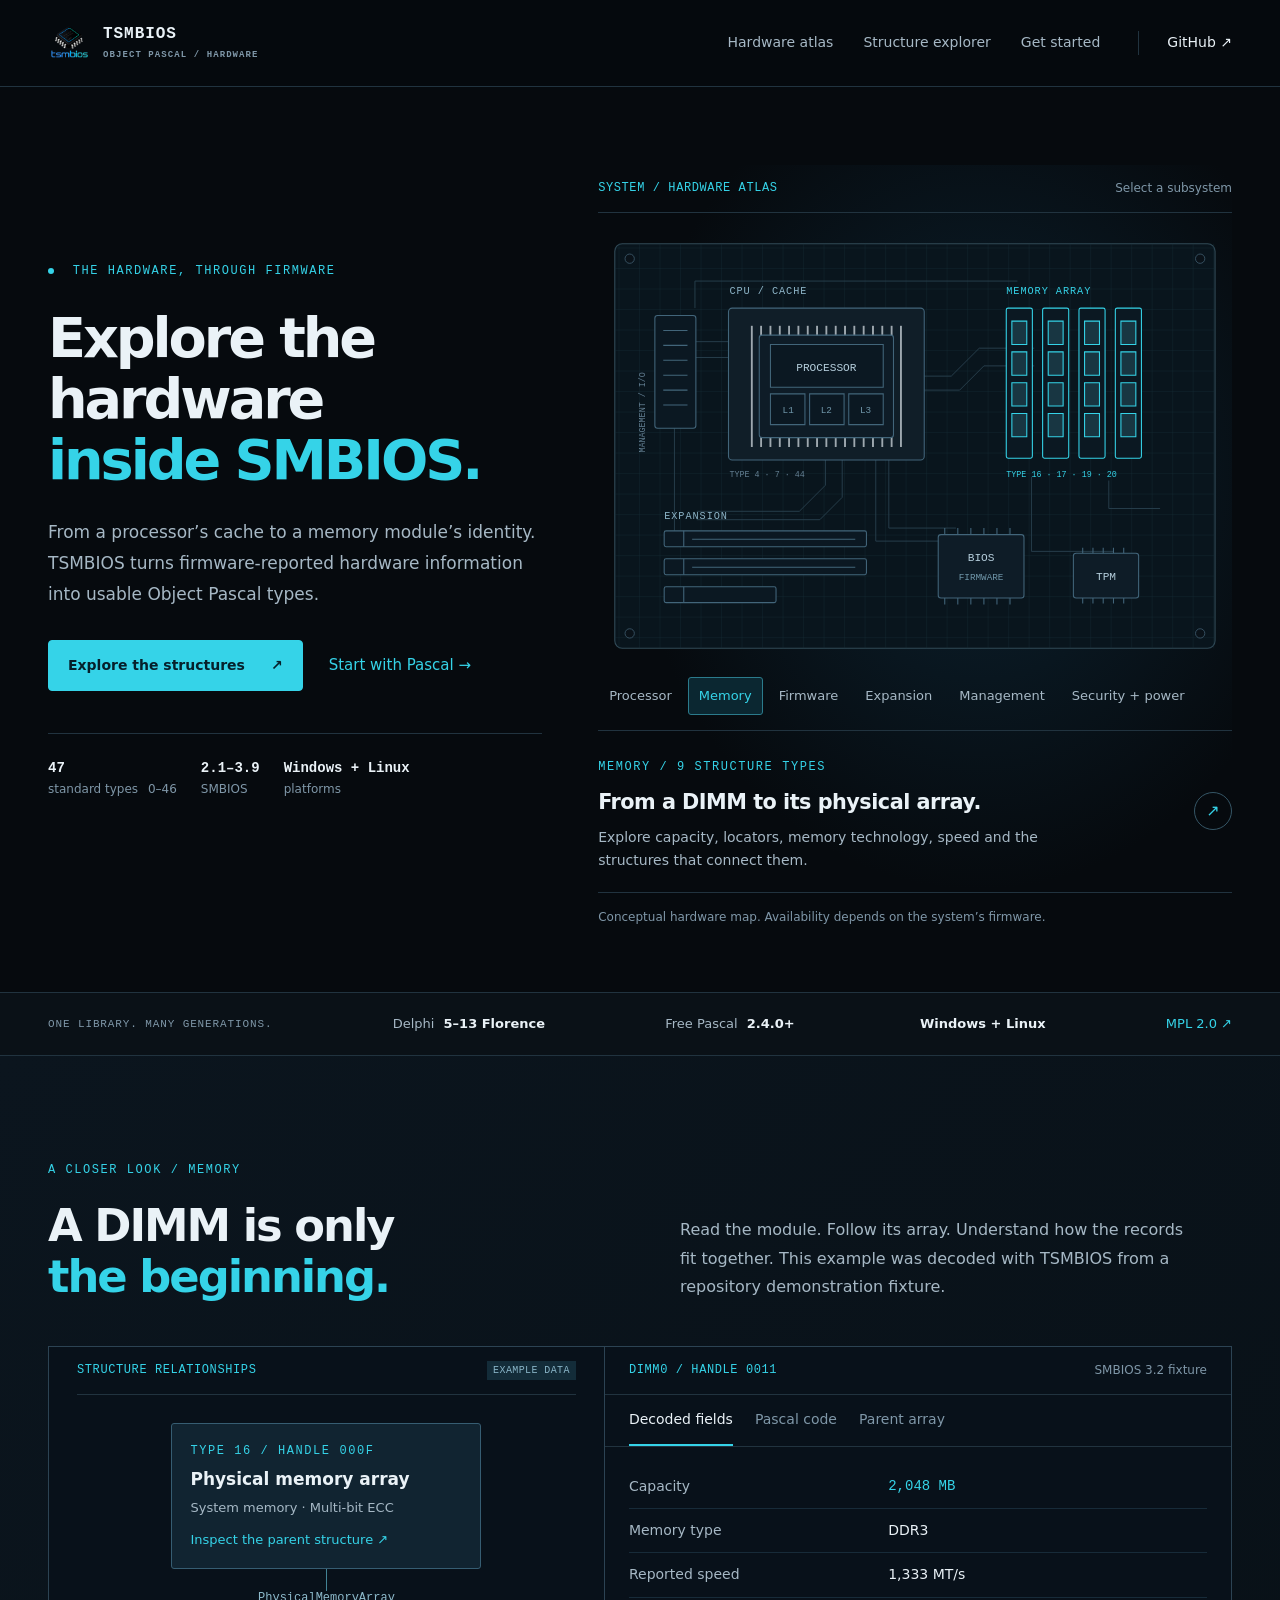
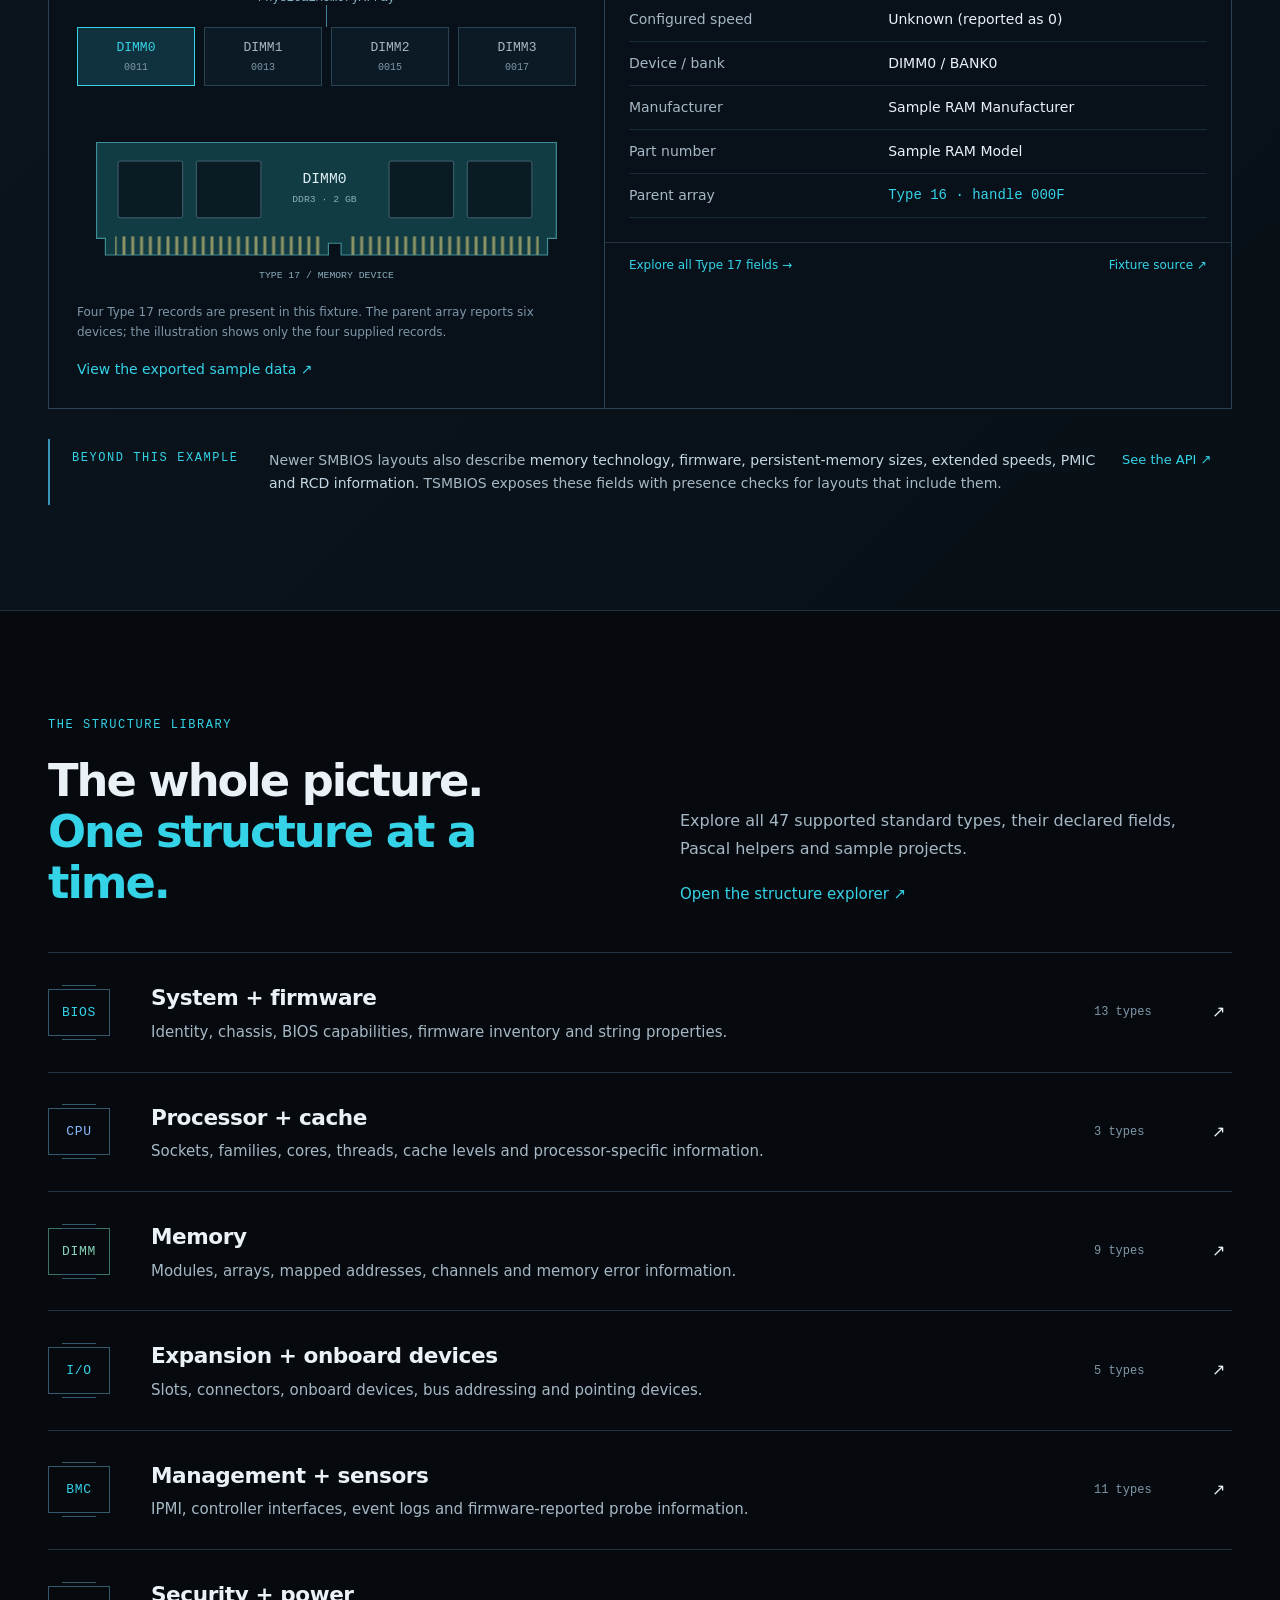
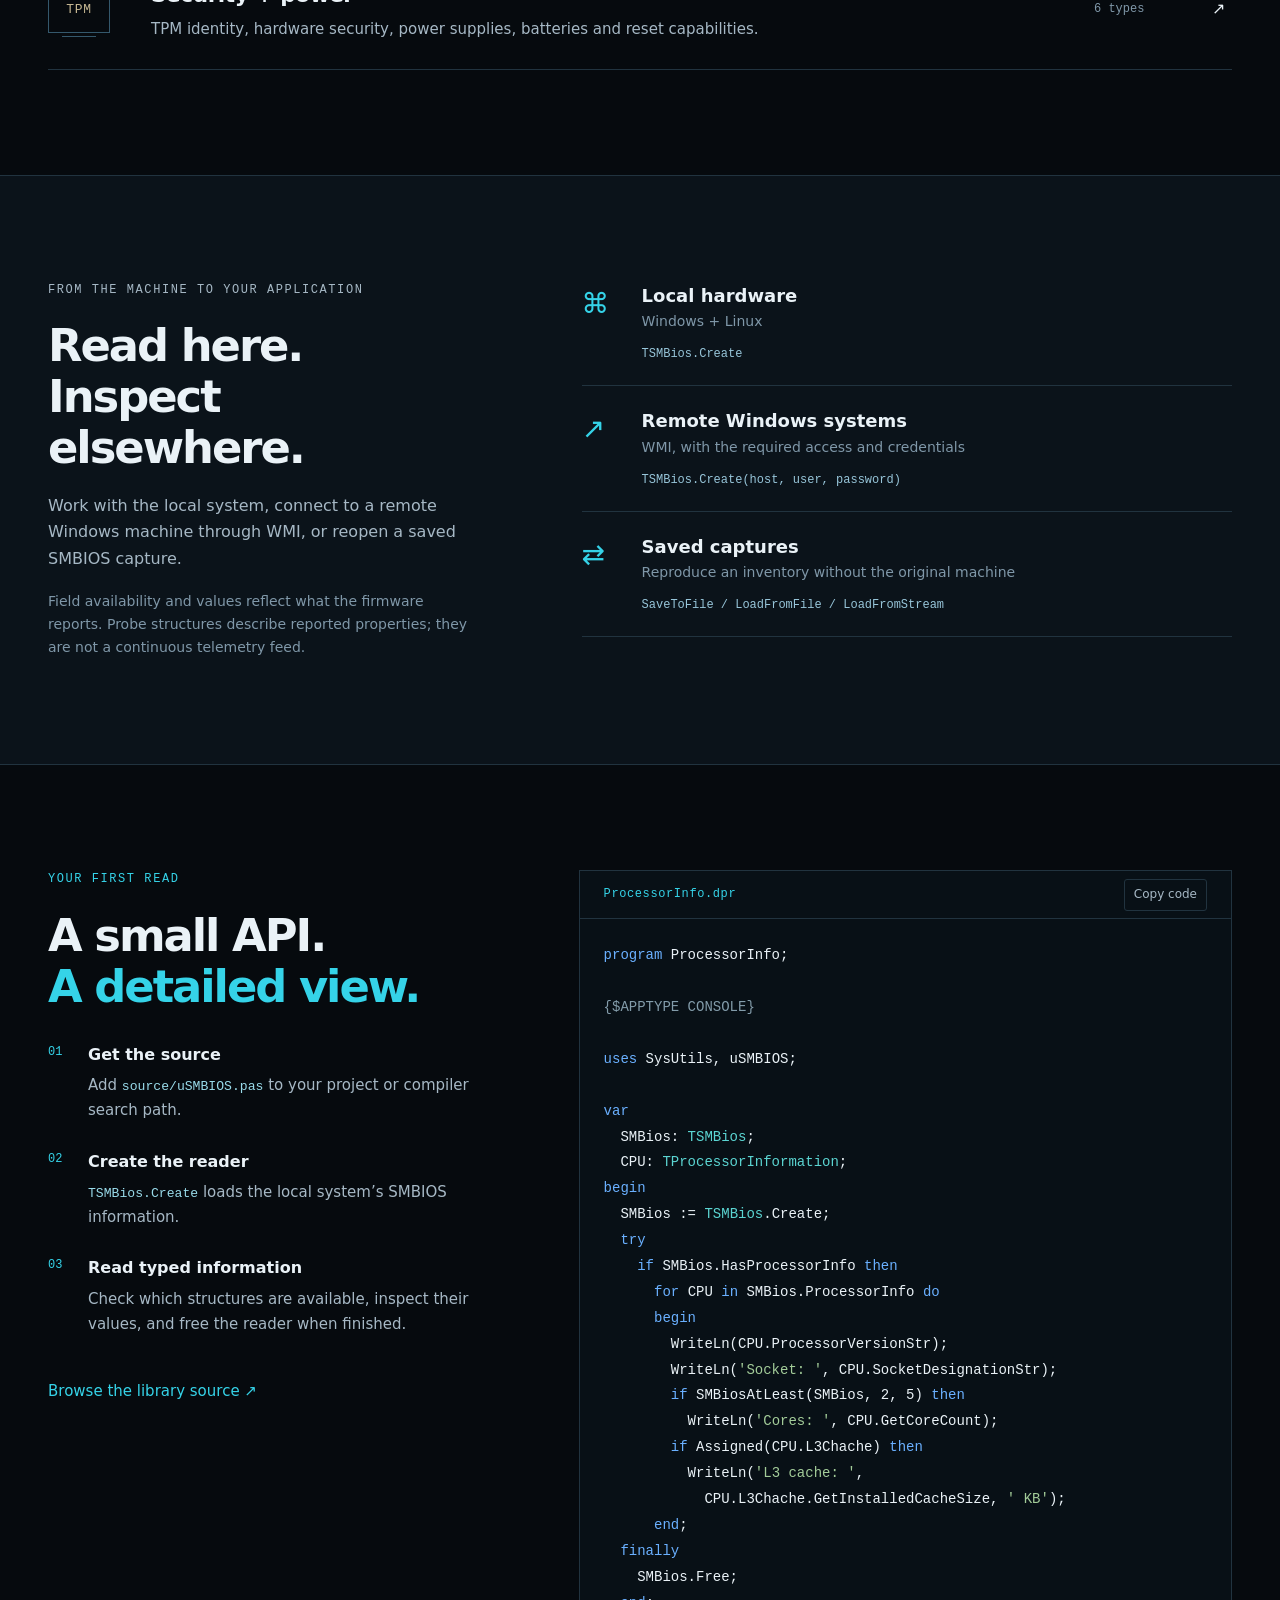
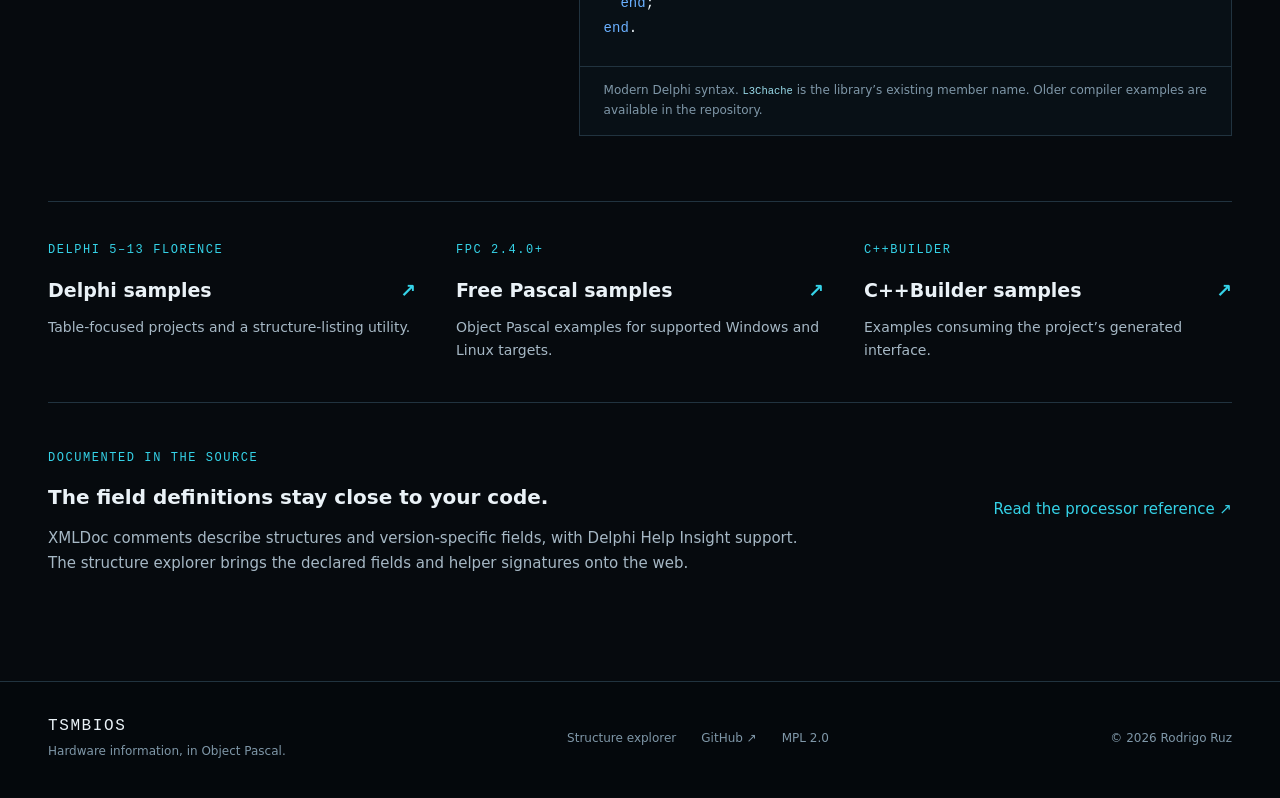
==== commit facbeee8: "Added project page v1.2" ====
--- a/docs/index.html
+++ b/docs/index.html
@@ -3,548 +3,161 @@
 <head>
   <meta charset="utf-8">
   <meta name="viewport" content="width=device-width, initial-scale=1">
-  <title>TSMBIOS — SMBIOS Library for Delphi and Free Pascal</title>
-  <meta name="description" content="TSMBIOS is an Object Pascal library for accessing SMBIOS hardware and firmware information from Delphi and Free Pascal on Windows and Linux, with support for SMBIOS 2.1 through 3.9.">
+  <title>TSMBIOS — Explore the hardware your firmware describes</title>
+  <meta name="description" content="Explore BIOS, processors, memory, firmware and more with TSMBIOS. A hardware atlas and SMBIOS structure explorer for Delphi and Free Pascal developers.">
   <meta name="theme-color" content="#060a0e">
   <link rel="canonical" href="https://rruz.github.io/tsmbios/">
   <link rel="icon" type="image/png" href="./assets/tsmbios-logo.png">
-  <link rel="stylesheet" href="./styles.css">
-
+  <link rel="stylesheet" href="./styles.css?v=atlas-1">
   <meta property="og:type" content="website">
   <meta property="og:site_name" content="TSMBIOS">
-  <meta property="og:title" content="TSMBIOS — SMBIOS Library for Delphi and Free Pascal">
-  <meta property="og:description" content="Typed access to SMBIOS 2.1–3.9 hardware and firmware structures from Delphi and Free Pascal on Windows and Linux.">
+  <meta property="og:title" content="TSMBIOS — Explore the hardware your firmware describes">
+  <meta property="og:description" content="A closer look at the hardware inside SMBIOS. Typed Object Pascal access for Delphi and Free Pascal.">
   <meta property="og:url" content="https://rruz.github.io/tsmbios/">
   <meta property="og:image" content="https://rruz.github.io/tsmbios/assets/tsmbios-banner.png">
   <meta property="og:image:width" content="2172">
   <meta property="og:image:height" content="724">
   <meta property="og:image:alt" content="TSMBIOS — SMBIOS access using Object Pascal">
-
   <meta name="twitter:card" content="summary_large_image">
-  <meta name="twitter:title" content="TSMBIOS — SMBIOS Library for Delphi and Free Pascal">
-  <meta name="twitter:description" content="Typed access to SMBIOS 2.1–3.9 hardware and firmware structures from Object Pascal.">
+  <meta name="twitter:title" content="TSMBIOS — Explore the hardware your firmware describes">
+  <meta name="twitter:description" content="A hardware atlas and SMBIOS structure explorer for Object Pascal developers.">
   <meta name="twitter:image" content="https://rruz.github.io/tsmbios/assets/tsmbios-banner.png">
+  <script src="./site.js?v=atlas-1" defer></script>
 </head>
-<body>
+<body data-page="home">
   <a class="skip-link" href="#main-content">Skip to content</a>
-
-  <svg class="icon-sprite" aria-hidden="true" focusable="false">
-    <symbol id="icon-types" viewBox="0 0 24 24">
-      <path d="M7 4H5.5A1.5 1.5 0 0 0 4 5.5V9c0 1.7-1 3-2 3 1 0 2 1.3 2 3v3.5A1.5 1.5 0 0 0 5.5 20H7M17 4h1.5A1.5 1.5 0 0 1 20 5.5V9c0 1.7 1 3 2 3-1 0-2 1.3-2 3v3.5a1.5 1.5 0 0 1-1.5 1.5H17M10 8h5M10 12h5M10 16h3"></path>
-    </symbol>
-    <symbol id="icon-grid" viewBox="0 0 24 24">
-      <rect x="3" y="4" width="18" height="16" rx="2"></rect>
-      <path d="M3 9h18M3 14h18M8 4v16M11 6.5h7M11 11.5h5M11 16.5h7"></path>
-    </symbol>
-    <symbol id="icon-terminal" viewBox="0 0 24 24">
-      <path d="M4 5h7l2 3h7v11H4zM8 11l2 2-2 2M13 15h3"></path>
-      <circle cx="18.5" cy="6" r="2.5"></circle>
-      <path d="m17.4 6 0.8.8 1.4-1.6"></path>
-    </symbol>
-    <symbol id="icon-platform" viewBox="0 0 24 24">
-      <rect x="2.5" y="4" width="8" height="16" rx="1.5"></rect>
-      <rect x="13.5" y="4" width="8" height="16" rx="1.5"></rect>
-      <path d="M5 8h3M5 11h3M16 9l2 2-2 2M18.5 15h1"></path>
-    </symbol>
-    <symbol id="icon-remote" viewBox="0 0 24 24">
-      <circle cx="5" cy="12" r="2.5"></circle>
-      <circle cx="19" cy="6" r="2.5"></circle>
-      <circle cx="19" cy="18" r="2.5"></circle>
-      <path d="m7.3 11 9.2-4M7.3 13l9.2 4"></path>
-    </symbol>
-    <symbol id="icon-docs" viewBox="0 0 24 24">
-      <path d="M5 3h10l4 4v14H5zM15 3v5h5M8 12h8M8 16h6"></path>
-    </symbol>
-    <symbol id="icon-chip" viewBox="0 0 24 24">
-      <path d="M6 3h8l4 4v10H6zM14 3v5h5M9 11h6M9 14h4"></path>
-      <path d="M4 19h16M7 19v2M11 19v2M15 19v2M19 19v2"></path>
-    </symbol>
-    <symbol id="icon-cpu" viewBox="0 0 24 24">
-      <rect x="5" y="5" width="14" height="14" rx="3"></rect>
-      <path d="M9 9h6v6H9zM12 9v6M9 12h6"></path>
-      <path d="M9 2v3M15 2v3M9 19v3M15 19v3M2 9h3M2 15h3M19 9h3M19 15h3"></path>
-    </symbol>
-    <symbol id="icon-memory" viewBox="0 0 24 24">
-      <rect x="2.5" y="6" width="19" height="12" rx="2"></rect>
-      <path d="M6 10h3v4H6zM11 10h3v4h-3zM16 10h2v4h-2zM6 18v3M10 18v3M14 18v3M18 18v3"></path>
-    </symbol>
-    <symbol id="icon-slots" viewBox="0 0 24 24">
-      <rect x="3" y="4" width="18" height="16" rx="2"></rect>
-      <path d="M7 8v8M11 8v8M15 8v8M19 8v8"></path>
-    </symbol>
-    <symbol id="icon-sensor" viewBox="0 0 24 24">
-      <path d="M5.6 17a8 8 0 1 1 12.8 0M8 17h8M12 13l3.5-3M12 5v2M5 12h2M17 12h2"></path>
-      <circle cx="12" cy="13" r="1.2"></circle>
-    </symbol>
-    <symbol id="icon-security" viewBox="0 0 24 24">
-      <path d="m12 3 7 3v5c0 5-3 8-7 10-4-2-7-5-7-10V6zM13 7l-3 6h4l-3 5"></path>
-    </symbol>
-  </svg>
-
   <header class="site-header">
-    <div class="container site-header__inner">
-      <a class="brand" href="#top" aria-label="TSMBIOS home">
-        <img src="./assets/tsmbios-logo.png" width="256" height="200" alt="">
-        <span>TSMBIOS</span>
-      </a>
-
-      <nav class="nav" aria-label="Primary navigation">
-        <a href="#overview">Overview</a>
-        <a href="#features">Features</a>
-        <a href="#coverage">Coverage</a>
-        <a href="#code">Code</a>
-        <a href="#compatibility">Compatibility</a>
-      </nav>
-
-      <a class="header-action" href="https://github.com/RRUZ/tsmbios">
-        GitHub <span aria-hidden="true">↗</span>
-      </a>
+    <div class="container header-inner">
+      <a class="brand" href="./" aria-label="TSMBIOS home"><img src="./assets/tsmbios-logo.png" width="48" height="38" alt=""><span>TSMBIOS<span class="brand-caption">OBJECT PASCAL / HARDWARE</span></span></a>
+      <nav aria-label="Primary navigation"><a href="#atlas">Hardware atlas</a><a href="./explorer.html">Structure explorer</a><a href="#code">Get started</a></nav>
+      <a class="github-link" href="https://github.com/RRUZ/tsmbios">GitHub <span aria-hidden="true">↗</span></a>
     </div>
   </header>
+  <main id="main-content">
+    <section class="hero container" id="atlas" aria-labelledby="hero-title">
+      <div class="hero-intro">
+        <p class="eyebrow"><span class="status-dot"></span> THE HARDWARE, THROUGH FIRMWARE</p>
+        <h1 id="hero-title">Explore the<br>hardware<br><em>inside SMBIOS.</em></h1>
+        <p class="hero-description">From a processor’s cache to a memory module’s identity. TSMBIOS turns firmware-reported hardware information into usable Object Pascal types.</p>
+        <div class="actions"><a class="button primary" href="./explorer.html">Explore the structures <span aria-hidden="true">↗</span></a><a class="text-link" href="#code">Start with Pascal <span aria-hidden="true">→</span></a></div>
+        <div class="hero-specs"><span><strong>47</strong> standard types <small>0–46</small></span><span><strong>2.1–3.9</strong> SMBIOS</span><span><strong>Windows + Linux</strong> platforms</span></div>
+      </div>
+      <div class="atlas-surface">
+        <div class="surface-heading"><span class="mono">SYSTEM / HARDWARE ATLAS</span><span class="muted">Select a subsystem</span></div>
+        <div class="board-wrap">
+          <svg class="board" viewBox="0 0 680 470" role="img" aria-labelledby="board-title board-desc">
+            <title id="board-title">Schematic map of SMBIOS hardware categories</title><desc id="board-desc">Processor and cache, memory modules, expansion slots, firmware, management and security. The controls below select a category. Placement is illustrative, not a detected motherboard layout.</desc>
+            <defs><pattern id="board-grid" width="22" height="22" patternUnits="userSpaceOnUse"><path d="M22 0H0V22" fill="none" stroke="#16303b" stroke-width=".65"/></pattern><pattern id="contacts" width="10" height="10" patternUnits="userSpaceOnUse"><path d="M5 0v10" stroke="currentColor" stroke-width="2"/></pattern></defs>
+            <rect class="board-outline" x="18" y="18" width="644" height="434" rx="8"/>
+            <rect x="18" y="18" width="644" height="434" fill="url(#board-grid)"/>
+            <g class="mounts"><circle cx="34" cy="34" r="5"/><circle cx="646" cy="34" r="5"/><circle cx="34" cy="436" r="5"/><circle cx="646" cy="436" r="5"/></g>
+            <g class="board-traces"><path d="M332 160h47l30-30h59M332 175h56l26-26h54M244 232v45l-28 28H106M262 232v58l-24 24H106M312 229v94h72M298 232v105h85M465 268v80h88M192 140H82v202M80 123h64M548 272v30h55M450 58H104v29"/></g>
+            <g class="board-part" data-board-part="processor">
+              <rect class="component-base" x="140" y="87" width="210" height="163" rx="4"/>
+              <rect class="contact-fill" x="162" y="106" width="166" height="130"/>
+              <rect class="chip-base" x="173" y="116" width="144" height="110" rx="3"/>
+              <path d="M185 126h121v46H185zM185 179h37v33h-37zM227 179h37v33h-37zM269 179h37v33h-37z"/>
+              <text class="chip-label" x="245" y="155" text-anchor="middle">PROCESSOR</text>
+              <text class="chip-small" x="204" y="200" text-anchor="middle">L1</text><text class="chip-small" x="245" y="200" text-anchor="middle">L2</text><text class="chip-small" x="287" y="200" text-anchor="middle">L3</text>
+              <text class="board-label" x="141" y="72">CPU / CACHE</text><text class="board-meta" x="141" y="268">TYPE 4 · 7 · 44</text>
+            </g>
+            <g class="board-part selected" data-board-part="memory">
+              <text class="board-label" x="438" y="72">MEMORY ARRAY</text>
+              <g class="dimm-lines"><rect x="438" y="87" width="28" height="161" rx="2"/><rect x="477" y="87" width="28" height="161" rx="2"/><rect x="516" y="87" width="28" height="161" rx="2"/><rect x="555" y="87" width="28" height="161" rx="2"/>
+              <path d="M444 101h16v25h-16zM444 134h16v25h-16zM444 167h16v25h-16zM444 200h16v25h-16zM483 101h16v25h-16zM483 134h16v25h-16zM483 167h16v25h-16zM483 200h16v25h-16zM522 101h16v25h-16zM522 134h16v25h-16zM522 167h16v25h-16zM522 200h16v25h-16zM561 101h16v25h-16zM561 134h16v25h-16zM561 167h16v25h-16zM561 200h16v25h-16z"/></g>
+              <text class="board-meta" x="438" y="268">TYPE 16 · 17 · 19 · 20</text>
+            </g>
+            <g class="board-part" data-board-part="expansion">
+              <text class="board-label" x="71" y="313">EXPANSION</text><rect x="71" y="326" width="217" height="17" rx="2"/><rect x="71" y="356" width="217" height="17" rx="2"/><rect x="71" y="386" width="120" height="17" rx="2"/><path d="M92 326v17M92 356v17M92 386v17M101 335h175M101 365h175"/>
+            </g>
+            <g class="board-part" data-board-part="system"><rect class="chip-base" x="365" y="330" width="92" height="68" rx="3"/><text class="chip-label" x="411" y="358" text-anchor="middle">BIOS</text><text class="chip-small" x="411" y="379" text-anchor="middle">FIRMWARE</text><path d="M372 323v7M386 323v7M400 323v7M414 323v7M428 323v7M442 323v7M372 398v7M386 398v7M400 398v7M414 398v7M428 398v7M442 398v7"/></g>
+            <g class="board-part" data-board-part="security"><rect class="chip-base" x="510" y="350" width="70" height="48" rx="3"/><text class="chip-label" x="545" y="379" text-anchor="middle">TPM</text><path d="M520 344v6M531 344v6M542 344v6M553 344v6M564 344v6M520 398v6M531 398v6M542 398v6M553 398v6M564 398v6"/></g>
+            <g class="board-part" data-board-part="management"><rect x="61" y="95" width="44" height="121" rx="3"/><path d="M70 111h26M70 127h26M70 143h26M70 159h26M70 175h26M70 191h26"/><text class="board-meta" transform="translate(50 242) rotate(-90)">MANAGEMENT / I/O</text></g>
+          </svg>
+        </div>
+        <div class="atlas-controls" aria-label="Hardware categories">
+          <button type="button" data-component="processor" aria-pressed="false">Processor</button><button type="button" data-component="memory" aria-pressed="true">Memory</button><button type="button" data-component="system" aria-pressed="false">Firmware</button><button type="button" data-component="expansion" aria-pressed="false">Expansion</button><button type="button" data-component="management" aria-pressed="false">Management</button><button type="button" data-component="security" aria-pressed="false">Security + power</button>
+        </div>
+        <div class="atlas-insight" id="atlas-insight" aria-live="polite"><div><span class="eyebrow">MEMORY / 9 STRUCTURE TYPES</span><h2>From a DIMM to its physical array.</h2><p>Explore capacity, locators, memory technology, speed and the structures that connect them.</p></div><a class="round-link" href="./explorer.html?group=memory&type=17" aria-label="Explore memory structures">↗</a></div>
+        <p class="figure-note">Conceptual hardware map. Availability depends on the system’s firmware.</p>
+      </div>
+    </section>
+    <div class="compatibility-rail"><div class="container"><span>ONE LIBRARY. MANY GENERATIONS.</span><p>Delphi <strong>5–13 Florence</strong></p><p>Free Pascal <strong>2.4.0+</strong></p><p><strong>Windows + Linux</strong></p><a href="https://github.com/RRUZ/tsmbios/blob/master/LICENSE.md">MPL 2.0 ↗</a></div></div>
 
-  <main id="main-content">
-    <section class="hero" id="top" aria-labelledby="hero-title">
-      <div class="hero__grid" aria-hidden="true"></div>
-      <div class="container hero__inner">
-        <div class="hero__content">
-          <p class="eyebrow">Object Pascal <span>·</span> SMBIOS 2.1–3.9</p>
-          <h1 id="hero-title">Typed SMBIOS access for Delphi and Free Pascal.</h1>
-          <p class="hero__description">TSMBIOS exposes BIOS, system, processor, memory, slot, firmware and other SMBIOS structures through a documented Object Pascal API for Windows and Linux.</p>
-
-          <div class="hero__actions">
-            <a class="button button--primary" href="https://github.com/RRUZ/tsmbios">View on GitHub <span aria-hidden="true">↗</span></a>
-            <a class="button button--secondary" href="https://github.com/RRUZ/tsmbios/tree/master/samples%20-%20Delphi">Browse samples <span aria-hidden="true">→</span></a>
+    <section class="section memory-section" id="memory" aria-labelledby="memory-title">
+      <div class="container">
+        <div class="section-intro"><div><p class="eyebrow">A CLOSER LOOK / MEMORY</p><h2 id="memory-title">A DIMM is only<br><em>the beginning.</em></h2></div><p>Read the module. Follow its array. Understand how the records fit together. This example was decoded with TSMBIOS from a repository demonstration fixture.</p></div>
+        <div class="memory-workspace">
+          <div class="memory-map">
+            <div class="surface-heading"><span class="mono">STRUCTURE RELATIONSHIPS</span><span class="sample-badge">EXAMPLE DATA</span></div>
+            <button type="button" class="array-node" id="array-node"><span class="eyebrow">TYPE 16 / HANDLE 000F</span><strong>Physical memory array</strong><span>System memory · Multi-bit ECC</span><span class="node-action">Inspect the parent structure ↗</span></button>
+            <div class="relationship-stem"><span>PhysicalMemoryArray</span></div>
+            <div class="module-selector" role="group" aria-label="Select a sample memory device"><button type="button" data-module="0" aria-pressed="true">DIMM0<span>0011</span></button><button type="button" data-module="1" aria-pressed="false">DIMM1<span>0013</span></button><button type="button" data-module="2" aria-pressed="false">DIMM2<span>0015</span></button><button type="button" data-module="3" aria-pressed="false">DIMM3<span>0017</span></button></div>
+            <svg class="module-drawing" viewBox="0 0 510 172" role="img" aria-labelledby="module-title"><title id="module-title">Selected memory module, schematic view</title><defs><pattern id="module-contacts" width="9" height="18" patternUnits="userSpaceOnUse"><path d="M3 0v18" stroke="#8d9566" stroke-width="3"/></pattern></defs><path class="module-pcb" d="M20 24h470v98h-9v17H270v-12h-13v12H29v-17h-9z"/><rect x="39" y="120" width="213" height="19" fill="url(#module-contacts)"/><rect x="276" y="120" width="196" height="19" fill="url(#module-contacts)"/><g class="memory-chips"><rect x="42" y="43" width="66" height="58" rx="2"/><rect x="122" y="43" width="66" height="58" rx="2"/><rect x="319" y="43" width="66" height="58" rx="2"/><rect x="399" y="43" width="66" height="58" rx="2"/></g><text x="253" y="65" text-anchor="middle" class="dimm-title" id="dimm-label">DIMM0</text><text x="253" y="85" text-anchor="middle" class="dimm-caption">DDR3 · 2 GB</text><text x="255" y="163" text-anchor="middle" class="dimm-caption">TYPE 17 / MEMORY DEVICE</text></svg>
+            <p class="figure-note">Four Type 17 records are present in this fixture. The parent array reports six devices; the illustration shows only the four supplied records.</p>
+            <a class="text-link small" href="./assets/memory-sample.json">View the exported sample data ↗</a>
           </div>
-
-          <ul class="meta-strip" aria-label="Project compatibility summary">
-            <li><strong>2.1–3.9</strong><span>SMBIOS</span></li>
-            <li><strong>5–13</strong><span>Delphi</span></li>
-            <li><strong>2.4.0+</strong><span>FPC</span></li>
-            <li><strong>Win + Linux</strong><span>Platforms</span></li>
-            <li><strong>MPL 2.0</strong><span>License</span></li>
-          </ul>
+          <div class="memory-inspector">
+            <div class="surface-heading"><span class="mono" id="memory-heading">DIMM0 / HANDLE 0011</span><span class="muted">SMBIOS 3.2 fixture</span></div>
+            <div class="tab-bar" role="tablist" aria-label="Memory information"><button type="button" role="tab" id="memory-tab-fields" data-memory-view="fields" aria-controls="memory-panel" aria-selected="true">Decoded fields</button><button type="button" role="tab" id="memory-tab-code" data-memory-view="code" aria-controls="memory-panel" aria-selected="false" tabindex="-1">Pascal code</button><button type="button" role="tab" id="memory-tab-array" data-memory-view="array" aria-controls="memory-panel" aria-selected="false" tabindex="-1">Parent array</button></div>
+            <div id="memory-panel" class="inspector-body" role="tabpanel" aria-labelledby="memory-tab-fields" tabindex="0"><dl class="field-list"><div><dt>Capacity</dt><dd>2,048 MB</dd></div><div><dt>Memory type</dt><dd>DDR3</dd></div><div><dt>Speed</dt><dd>1,333 MT/s</dd></div><div><dt>Device locator</dt><dd>DIMM0</dd></div><div><dt>Manufacturer</dt><dd>Sample RAM Manufacturer</dd></div></dl></div>
+            <div class="inspector-footer"><a href="./explorer.html?type=17">Explore all Type 17 fields →</a><a href="https://github.com/RRUZ/tsmbios/blob/master/testing/LoadSMBIOSDump.dpr">Fixture source ↗</a></div>
+          </div>
         </div>
-
-        <div class="hero__visual">
-          <img class="hero__logo" src="./assets/tsmbios-logo.png" width="256" height="200" alt="TSMBIOS chip and wordmark">
-          <div class="code-panel code-panel--hero">
-            <div class="code-panel__header">
-              <span>Object Pascal</span>
-              <span aria-hidden="true">Type 17 · Memory Device</span>
-            </div>
-            <pre tabindex="0"><code><span class="code-keyword">var</span>
-  SMBios: <span class="code-type">TSMBios</span>;
-  Memory: <span class="code-type">TMemoryDeviceInformation</span>;
-<span class="code-keyword">begin</span>
-  SMBios := <span class="code-type">TSMBios</span>.Create;
-  <span class="code-keyword">try</span>
-    <span class="code-keyword">if</span> SMBios.HasMemoryDeviceInfo <span class="code-keyword">then</span>
-      <span class="code-keyword">for</span> Memory <span class="code-keyword">in</span> SMBios.MemoryDeviceInfo <span class="code-keyword">do</span>
-        WriteLn(Memory.ManufacturerStr);
-  <span class="code-keyword">finally</span>
-    SMBios.Free;
-  <span class="code-keyword">end</span>;
-<span class="code-keyword">end</span>;</code></pre>
-          </div>
-          <div class="hero__signal hero__signal--one" aria-hidden="true"></div>
-          <div class="hero__signal hero__signal--two" aria-hidden="true"></div>
-        </div>
+        <div class="modern-note"><span class="eyebrow">BEYOND THIS EXAMPLE</span><p>Newer SMBIOS layouts also describe <strong>memory technology, firmware, persistent-memory sizes, extended speeds, PMIC and RCD information.</strong> TSMBIOS exposes these fields with presence checks for layouts that include them.</p><a href="./explorer.html?type=17">See the API ↗</a></div>
       </div>
     </section>
 
-    <section class="section section--overview" id="overview" aria-labelledby="overview-title">
-      <div class="container overview-grid">
-        <div>
-          <p class="eyebrow">The library</p>
-          <h2 class="section-title" id="overview-title">SMBIOS structures as native Object Pascal types.</h2>
-          <p class="section-lead">SMBIOS describes hardware and firmware information exposed by the system firmware. TSMBIOS reads that data and maps supported structures into Object Pascal records and classes that can be used directly from Delphi and Free Pascal code.</p>
-        </div>
-
-        <div class="data-flow" aria-label="Data flows from system firmware through SMBIOS and TSMBIOS into typed Object Pascal structures">
-          <div class="data-flow__source">
-            <span class="data-flow__label">Source</span>
-            <strong>System firmware</strong>
-          </div>
-          <span class="data-flow__arrow" aria-hidden="true">→</span>
-          <div class="data-flow__core">
-            <span class="data-flow__label">Standard</span>
-            <strong>SMBIOS</strong>
-            <small>raw structures</small>
-          </div>
-          <span class="data-flow__arrow" aria-hidden="true">→</span>
-          <div class="data-flow__output">
-            <span class="data-flow__label">Typed API</span>
-            <strong>TSMBIOS</strong>
-            <ul>
-              <li>BIOS</li>
-              <li>System</li>
-              <li>Processor</li>
-              <li>Memory</li>
-              <li>Slots</li>
-              <li>Firmware</li>
-            </ul>
-          </div>
-        </div>
+    <section class="section container" id="coverage" aria-labelledby="coverage-title">
+      <div class="section-intro"><div><p class="eyebrow">THE STRUCTURE LIBRARY</p><h2 id="coverage-title">The whole picture.<br><em>One structure at a time.</em></h2></div><div><p>Explore all 47 supported standard types, their declared fields, Pascal helpers and sample projects.</p><a class="text-link" href="./explorer.html">Open the structure explorer ↗</a></div></div>
+      <div class="coverage-list">
+        <a href="./explorer.html?group=system&type=0"><span class="domain-marker system">BIOS</span><div><h3>System + firmware</h3><p>Identity, chassis, BIOS capabilities, firmware inventory and string properties.</p></div><span class="coverage-types">13 types</span><span aria-hidden="true">↗</span></a>
+        <a href="./explorer.html?group=processor&type=4"><span class="domain-marker processor">CPU</span><div><h3>Processor + cache</h3><p>Sockets, families, cores, threads, cache levels and processor-specific information.</p></div><span class="coverage-types">3 types</span><span aria-hidden="true">↗</span></a>
+        <a href="./explorer.html?group=memory&type=17"><span class="domain-marker memory">DIMM</span><div><h3>Memory</h3><p>Modules, arrays, mapped addresses, channels and memory error information.</p></div><span class="coverage-types">9 types</span><span aria-hidden="true">↗</span></a>
+        <a href="./explorer.html?group=expansion&type=9"><span class="domain-marker expansion">I/O</span><div><h3>Expansion + onboard devices</h3><p>Slots, connectors, onboard devices, bus addressing and pointing devices.</p></div><span class="coverage-types">5 types</span><span aria-hidden="true">↗</span></a>
+        <a href="./explorer.html?group=management&type=38"><span class="domain-marker management">BMC</span><div><h3>Management + sensors</h3><p>IPMI, controller interfaces, event logs and firmware-reported probe information.</p></div><span class="coverage-types">11 types</span><span aria-hidden="true">↗</span></a>
+        <a href="./explorer.html?group=security&type=43"><span class="domain-marker security">TPM</span><div><h3>Security + power</h3><p>TPM identity, hardware security, power supplies, batteries and reset capabilities.</p></div><span class="coverage-types">6 types</span><span aria-hidden="true">↗</span></a>
       </div>
     </section>
 
-    <section class="section" id="features" aria-labelledby="features-title">
-      <div class="container">
-        <div class="section-heading">
-          <p class="eyebrow">Capabilities</p>
-          <h2 class="section-title" id="features-title">Low-level hardware information without leaving Object Pascal.</h2>
-        </div>
-
-        <div class="feature-grid">
-          <article class="feature-card">
-            <span class="card-icon"><svg aria-hidden="true"><use href="#icon-types"></use></svg></span>
-            <h3>Typed SMBIOS structures</h3>
-            <p>Work with supported table types through Object Pascal records, classes, properties and helper methods.</p>
-          </article>
-          <article class="feature-card">
-            <span class="card-icon"><svg aria-hidden="true"><use href="#icon-grid"></use></svg></span>
-            <h3>Broad SMBIOS coverage</h3>
-            <p>Support spans SMBIOS 2.1 through 3.9, including modern fixed-layout fields introduced across SMBIOS 3.x.</p>
-          </article>
-          <article class="feature-card">
-            <span class="card-icon"><svg aria-hidden="true"><use href="#icon-terminal"></use></svg></span>
-            <h3>Delphi + Free Pascal</h3>
-            <p>Broad compiler support preserves compatibility with both long-lived and current Object Pascal codebases.</p>
-          </article>
-          <article class="feature-card">
-            <span class="card-icon"><svg aria-hidden="true"><use href="#icon-platform"></use></svg></span>
-            <h3>Windows + Linux</h3>
-            <p>Use the library in Object Pascal applications on supported Windows and Linux systems.</p>
-          </article>
-          <article class="feature-card">
-            <span class="card-icon"><svg aria-hidden="true"><use href="#icon-remote"></use></svg></span>
-            <h3>Remote access with WMI</h3>
-            <p>On supported Windows scenarios, SMBIOS data can also be read from remote machines through WMI.</p>
-          </article>
-          <article class="feature-card">
-            <span class="card-icon"><svg aria-hidden="true"><use href="#icon-docs"></use></svg></span>
-            <h3>Built-in documentation</h3>
-            <p>XMLDoc integrates with Delphi Help Insight, keeping structure and field information available while coding.</p>
-          </article>
-        </div>
-      </div>
+    <section class="section acquisition-section" id="overview">
+      <div class="container acquisition-grid"><div><p class="eyebrow">FROM THE MACHINE TO YOUR APPLICATION</p><h2>Read here.<br>Inspect elsewhere.</h2><p>Work with the local system, connect to a remote Windows machine through WMI, or reopen a saved SMBIOS capture.</p><p class="muted">Field availability and values reflect what the firmware reports. Probe structures describe reported properties; they are not a continuous telemetry feed.</p></div><div class="acquisition-paths"><div><span class="path-icon" aria-hidden="true">⌘</span><div><h3>Local hardware</h3><p>Windows + Linux</p></div><code>TSMBios.Create</code></div><div><span class="path-icon" aria-hidden="true">↗</span><div><h3>Remote Windows systems</h3><p>WMI, with the required access and credentials</p></div><code>TSMBios.Create(host, user, password)</code></div><div><span class="path-icon" aria-hidden="true">⇄</span><div><h3>Saved captures</h3><p>Reproduce an inventory without the original machine</p></div><code>SaveToFile / LoadFromFile / LoadFromStream</code></div></div></div>
     </section>
 
-    <section class="section section--band" id="compatibility" aria-labelledby="compatibility-title">
-      <div class="container">
-        <div class="section-heading section-heading--wide">
-          <div>
-            <p class="eyebrow">Compatibility</p>
-            <h2 class="section-title" id="compatibility-title">Designed for legacy and current Object Pascal toolchains.</h2>
-          </div>
-          <p class="section-note">One source library, maintained across a deliberately broad compiler range.</p>
-        </div>
+    <section class="section container" id="code" aria-labelledby="code-title">
+      <div class="getting-started"><div><p class="eyebrow">YOUR FIRST READ</p><h2 id="code-title">A small API.<br><em>A detailed view.</em></h2><ol class="start-steps"><li><strong>Get the source</strong><p>Add <code>source/uSMBIOS.pas</code> to your project or compiler search path.</p></li><li><strong>Create the reader</strong><p><code>TSMBios.Create</code> loads the local system’s SMBIOS information.</p></li><li><strong>Read typed information</strong><p>Check which structures are available, inspect their values, and free the reader when finished.</p></li></ol><a class="text-link" href="https://github.com/RRUZ/tsmbios/tree/master/source">Browse the library source ↗</a></div><div class="code-panel"><div class="surface-heading"><span class="mono">ProcessorInfo.dpr</span><button type="button" class="copy-button" data-copy="quick-code">Copy code</button></div><pre><code id="quick-code">program ProcessorInfo;
 
-        <div class="compatibility-grid">
-          <article class="compatibility-card">
-            <span class="compatibility-card__label">Delphi</span>
-            <div class="compatibility-card__range">
-              <strong>5</strong><span aria-hidden="true">→</span><strong>13</strong>
-            </div>
-            <p class="compatibility-card__meta">Florence</p>
-            <p>Broad compiler coverage for existing and modern Delphi codebases.</p>
-          </article>
-          <article class="compatibility-card">
-            <span class="compatibility-card__label">Free Pascal</span>
-            <div class="compatibility-card__range compatibility-card__range--single">
-              <strong>2.4.0+</strong>
-            </div>
-            <p class="compatibility-card__meta">FPC</p>
-            <p>Object Pascal samples for supported Windows and Linux targets.</p>
-          </article>
-          <article class="compatibility-card">
-            <span class="compatibility-card__label">Platforms</span>
-            <div class="compatibility-card__range compatibility-card__range--platforms">
-              <strong>Windows</strong><strong>Linux</strong>
-            </div>
-            <p class="compatibility-card__meta">Local acquisition</p>
-            <p>Platform-specific loading is exposed through the same TSMBIOS API.</p>
-          </article>
-        </div>
-      </div>
-    </section>
+{$APPTYPE CONSOLE}
 
-    <section class="section" id="coverage" aria-labelledby="coverage-title">
-      <div class="container">
-        <div class="coverage-intro">
-          <div>
-            <p class="eyebrow">SMBIOS tables</p>
-            <h2 class="section-title" id="coverage-title">Coverage from BIOS information to modern firmware inventory.</h2>
-          </div>
-          <div class="coverage-count" aria-label="Supported standard table types 0 through 46">
-            <span>Standard types</span>
-            <strong>0–46</strong>
-          </div>
-        </div>
+uses SysUtils, uSMBIOS;
 
-        <div class="coverage-grid">
-          <article class="coverage-card">
-            <header><span class="card-icon"><svg aria-hidden="true"><use href="#icon-chip"></use></svg></span><h3>System + firmware</h3></header>
-            <ul>
-              <li><code>Type 0</code> BIOS Information</li>
-              <li><code>Type 1</code> System Information</li>
-              <li><code>Type 2</code> Baseboard Information</li>
-              <li><code>Type 3</code> System Enclosure</li>
-              <li><code>Type 45</code> Firmware Inventory</li>
-              <li><code>Type 46</code> String Property</li>
-            </ul>
-          </article>
-          <article class="coverage-card">
-            <header><span class="card-icon"><svg aria-hidden="true"><use href="#icon-cpu"></use></svg></span><h3>Processor + cache</h3></header>
-            <ul>
-              <li><code>Type 4</code> Processor Information</li>
-              <li><code>Type 7</code> Cache Information</li>
-              <li><code>Type 44</code> Processor Additional Information</li>
-            </ul>
-          </article>
-          <article class="coverage-card">
-            <header><span class="card-icon"><svg aria-hidden="true"><use href="#icon-memory"></use></svg></span><h3>Memory</h3></header>
-            <ul>
-              <li><code>Type 16</code> Physical Memory Array</li>
-              <li><code>Type 17</code> Memory Device</li>
-              <li><code>Type 19</code> Array Mapped Address</li>
-              <li><code>Type 20</code> Device Mapped Address</li>
-              <li><code>Type 33</code> 64-Bit Memory Error</li>
-              <li><code>Type 37</code> Memory Channel</li>
-            </ul>
-          </article>
-          <article class="coverage-card">
-            <header><span class="card-icon"><svg aria-hidden="true"><use href="#icon-slots"></use></svg></span><h3>Slots + onboard</h3></header>
-            <ul>
-              <li><code>Type 8</code> Port Connector</li>
-              <li><code>Type 9</code> System Slots</li>
-              <li><code>Type 10</code> On Board Devices</li>
-              <li><code>Type 41</code> Onboard Devices Extended</li>
-            </ul>
-          </article>
-          <article class="coverage-card">
-            <header><span class="card-icon"><svg aria-hidden="true"><use href="#icon-sensor"></use></svg></span><h3>Management + sensors</h3></header>
-            <ul>
-              <li><code>Type 15</code> System Event Log</li>
-              <li><code>Types 26–29</code> Hardware probes</li>
-              <li><code>Types 34–36</code> Management devices</li>
-              <li><code>Type 38</code> IPMI Device Information</li>
-              <li><code>Type 42</code> Controller Host Interface</li>
-            </ul>
-          </article>
-          <article class="coverage-card">
-            <header><span class="card-icon"><svg aria-hidden="true"><use href="#icon-security"></use></svg></span><h3>Security + power</h3></header>
-            <ul>
-              <li><code>Type 22</code> Portable Battery</li>
-              <li><code>Type 23</code> System Reset</li>
-              <li><code>Type 24</code> Hardware Security</li>
-              <li><code>Type 39</code> System Power Supply</li>
-              <li><code>Type 43</code> TPM Device</li>
-            </ul>
-          </article>
-        </div>
-
-        <a class="text-link coverage-link" href="https://github.com/RRUZ/tsmbios#smbios-tables-supported">View complete table coverage on GitHub <span aria-hidden="true">→</span></a>
-      </div>
-    </section>
-
-    <section class="section section--modern" aria-labelledby="modern-title">
-      <div class="container modern-grid">
-        <div>
-          <p class="eyebrow">Modern SMBIOS</p>
-          <h2 class="section-title" id="modern-title">Current structures, not just legacy DMI fields.</h2>
-          <p class="section-lead">The typed API exposes fixed-layout fields added across SMBIOS 3.x while retaining the table coverage used by older systems.</p>
-        </div>
-
-        <div class="field-grid" aria-label="Examples of supported modern SMBIOS fields">
-          <span>BIOS ROM size</span>
-          <span>Core / thread counts</span>
-          <span>Extended cache sizes</span>
-          <span>System slot bus data</span>
-          <span>Memory technology</span>
-          <span>Memory firmware</span>
-          <span>Persistent-memory sizes</span>
-          <span>Configured memory speed</span>
-          <span>PMIC information</span>
-          <span>RCD information</span>
-        </div>
-      </div>
-    </section>
-
-    <section class="section" id="code" aria-labelledby="code-title">
-      <div class="container code-section-grid">
-        <div class="code-section__copy">
-          <p class="eyebrow">Object Pascal API</p>
-          <h2 class="section-title" id="code-title">Read hardware information with normal Pascal code.</h2>
-          <p class="section-lead">Create a <code>TSMBios</code> instance, test whether a structure is present, then work with typed information objects and helpers.</p>
-          <ol class="code-steps">
-            <li><span>01</span>Create the SMBIOS reader</li>
-            <li><span>02</span>Query available table types</li>
-            <li><span>03</span>Read typed fields and strings</li>
-          </ol>
-          <div class="inline-links">
-            <a class="text-link" href="https://github.com/RRUZ/tsmbios/tree/master/samples%20-%20Delphi">Delphi samples <span aria-hidden="true">→</span></a>
-            <a class="text-link" href="https://github.com/RRUZ/tsmbios/tree/master/samples%20-%20FPC">FPC samples <span aria-hidden="true">→</span></a>
-          </div>
-        </div>
-
-        <div class="code-panel code-panel--large">
-          <div class="code-panel__header">
-            <span>MemoryDeviceInfo.dpr</span>
-            <span>Object Pascal</span>
-          </div>
-          <pre tabindex="0"><code><span class="code-keyword">procedure</span> <span class="code-symbol">ShowMemoryDevices</span>;
-<span class="code-keyword">var</span>
-  SMBios: <span class="code-type">TSMBios</span>;
-  Memory: <span class="code-type">TMemoryDeviceInformation</span>;
-<span class="code-keyword">begin</span>
-  SMBios := <span class="code-type">TSMBios</span>.Create;
-  <span class="code-keyword">try</span>
-    <span class="code-keyword">if</span> SMBios.HasMemoryDeviceInfo <span class="code-keyword">then</span>
-      <span class="code-keyword">for</span> Memory <span class="code-keyword">in</span> SMBios.MemoryDeviceInfo <span class="code-keyword">do</span>
-      <span class="code-keyword">begin</span>
-        WriteLn(Format(<span class="code-string">'Size: %d MB'</span>,
-          [Memory.GetSize]));
-        WriteLn(Format(<span class="code-string">'Type: %s'</span>,
-          [Memory.GetMemoryTypeStr]));
-        WriteLn(Format(<span class="code-string">'Speed: %d MT/s'</span>,
-          [Memory.GetSpeed]));
-        WriteLn(Format(<span class="code-string">'Manufacturer: %s'</span>,
-          [Memory.ManufacturerStr]));
-      <span class="code-keyword">end</span>;
-  <span class="code-keyword">finally</span>
+var
+  SMBios: TSMBios;
+  CPU: TProcessorInformation;
+begin
+  SMBios := TSMBios.Create;
+  try
+    if SMBios.HasProcessorInfo then
+      for CPU in SMBios.ProcessorInfo do
+      begin
+        WriteLn(CPU.ProcessorVersionStr);
+        WriteLn('Socket: ', CPU.SocketDesignationStr);
+        if SMBiosAtLeast(SMBios, 2, 5) then
+          WriteLn('Cores: ', CPU.GetCoreCount);
+        if Assigned(CPU.L3Chache) then
+          WriteLn('L3 cache: ',
+            CPU.L3Chache.GetInstalledCacheSize, ' KB');
+      end;
+  finally
     SMBios.Free;
-  <span class="code-keyword">end</span>;
-<span class="code-keyword">end</span>;</code></pre>
-          <div class="code-panel__footer">Adapted from the repository's Type 17 Delphi sample.</div>
-        </div>
-      </div>
-    </section>
-
-    <section class="section section--docs" aria-labelledby="docs-title">
-      <div class="container docs-grid">
-        <div class="docs-source" aria-label="Extract from uSMBIOS.pas showing XMLDoc for the L1CacheHandle field">
-          <div class="docs-source__header">
-            <span>uSMBIOS.pas</span>
-            <span>Type 4 · Processor Information</span>
-          </div>
-          <pre tabindex="0"><code><span class="code-comment">/// &lt;summary&gt;</span>
-<span class="code-comment">/// The handle of a Cache Information structure</span>
-<span class="code-comment">/// that defines the attributes of the primary</span>
-<span class="code-comment">/// (Level 1) cache for this processor.</span>
-<span class="code-comment">/// &lt;/summary&gt;</span>
-<span class="code-comment">/// &lt;remarks&gt;</span>
-<span class="code-comment">/// 2.1+</span>
-<span class="code-comment">/// &lt;/remarks&gt;</span>
-<span class="code-symbol">L1CacheHandle</span>: <span class="code-type">Word</span>;</code></pre>
-          <p>Source XMLDoc · available through Delphi Help Insight.</p>
-        </div>
-
-        <div class="docs-copy">
-          <p class="eyebrow">Documented API</p>
-          <h2 class="section-title" id="docs-title">SMBIOS documentation where you write code.</h2>
-          <p class="section-lead">TSMBIOS includes XMLDoc documentation that can be surfaced through Delphi Help Insight, making structure definitions and version-specific field information available directly in the IDE. The excerpt shown here comes from the library source.</p>
-          <div class="docs-facts">
-            <div><span>Format</span><strong>XMLDoc</strong></div>
-            <div><span>IDE surface</span><strong>Help Insight</strong></div>
-          </div>
-        </div>
-      </div>
-    </section>
-
-    <section class="section" aria-labelledby="platform-title">
-      <div class="container">
-        <div class="section-heading">
-          <p class="eyebrow">Platforms</p>
-          <h2 class="section-title" id="platform-title">Local hardware. Remote Windows systems.</h2>
-        </div>
-
-        <div class="access-grid">
-          <article class="access-card">
-            <header>
-              <span class="status-dot" aria-hidden="true"></span>
-              <div><span>Local</span><h3>Windows + Linux</h3></div>
-            </header>
-            <p>Read SMBIOS information from supported Windows and Linux systems through the library.</p>
-            <div class="access-flow" aria-label="Application to TSMBIOS to local SMBIOS data">
-              <span>Application</span><b aria-hidden="true">→</b><span>TSMBIOS</span><b aria-hidden="true">→</b><span>SMBIOS</span>
-            </div>
-          </article>
-
-          <article class="access-card">
-            <header>
-              <span class="status-dot status-dot--remote" aria-hidden="true"></span>
-              <div><span>Remote / Windows</span><h3>WMI access</h3></div>
-            </header>
-            <p>Read SMBIOS data from remote machines using WMI where the Windows environment and credentials allow it.</p>
-            <div class="access-flow" aria-label="Application to WMI to remote system SMBIOS data">
-              <span>Application</span><b aria-hidden="true">→</b><span>WMI</span><b aria-hidden="true">→</b><span>Remote SMBIOS</span>
-            </div>
-          </article>
-        </div>
-      </div>
-    </section>
-
-    <section class="section section--samples" aria-labelledby="samples-title">
-      <div class="container">
-        <div class="section-heading section-heading--wide">
-          <div>
-            <p class="eyebrow">Samples</p>
-            <h2 class="section-title" id="samples-title">Examples for the major SMBIOS table types.</h2>
-          </div>
-          <p class="section-note">The repository organizes table-focused examples by toolchain.</p>
-        </div>
-
-        <div class="sample-grid">
-          <a class="sample-card" href="https://github.com/RRUZ/tsmbios/tree/master/samples%20-%20Delphi">
-            <span class="sample-card__mark">.PAS</span>
-            <div><h3>Delphi</h3><p>Table-oriented Object Pascal sample projects, plus a utility that lists discovered SMBIOS tables.</p></div>
-            <span class="sample-card__arrow" aria-hidden="true">↗</span>
-          </a>
-          <a class="sample-card" href="https://github.com/RRUZ/tsmbios/tree/master/samples%20-%20FPC">
-            <span class="sample-card__mark">.LPR</span>
-            <div><h3>Free Pascal</h3><p>FPC examples covering the same SMBIOS hardware-information domain on supported targets.</p></div>
-            <span class="sample-card__arrow" aria-hidden="true">↗</span>
-          </a>
-          <a class="sample-card" href="https://github.com/RRUZ/tsmbios/tree/master/samples%20-%20C%2B%2BBuilder">
-            <span class="sample-card__mark">.CPP</span>
-            <div><h3>C++Builder</h3><p>Table-focused C++Builder examples using the project’s generated interface.</p></div>
-            <span class="sample-card__arrow" aria-hidden="true">↗</span>
-          </a>
-        </div>
-      </div>
-    </section>
-
-    <section class="section final-cta" aria-labelledby="cta-title">
-      <div class="container final-cta__inner">
-        <div>
-          <p class="eyebrow">Open source <span>·</span> MPL 2.0</p>
-          <h2 id="cta-title">Bring SMBIOS data into your Object Pascal code.</h2>
-          <p>Explore the source, browse table-specific samples, and use TSMBIOS in Delphi or Free Pascal projects.</p>
-        </div>
-        <div class="final-cta__actions">
-          <a class="button button--primary" href="https://github.com/RRUZ/tsmbios">View on GitHub <span aria-hidden="true">↗</span></a>
-          <a class="button button--secondary" href="https://github.com/RRUZ/tsmbios/tree/master/samples%20-%20Delphi">Browse samples <span aria-hidden="true">→</span></a>
-          <a class="text-link" href="https://github.com/RRUZ/tsmbios/blob/master/LICENSE.md">Mozilla Public License 2.0</a>
-        </div>
-      </div>
+  end;
+end.</code></pre><p class="code-note">Modern Delphi syntax. <code>L3Chache</code> is the library’s existing member name. Older compiler examples are available in the repository.</p></div></div>
+      <div class="sample-links" id="compatibility"><a href="https://github.com/RRUZ/tsmbios/tree/master/samples%20-%20Delphi"><span class="eyebrow">DELPHI 5–13 FLORENCE</span><strong>Delphi samples <span>↗</span></strong><p>Table-focused projects and a structure-listing utility.</p></a><a href="https://github.com/RRUZ/tsmbios/tree/master/samples%20-%20FPC"><span class="eyebrow">FPC 2.4.0+</span><strong>Free Pascal samples <span>↗</span></strong><p>Object Pascal examples for supported Windows and Linux targets.</p></a><a href="https://github.com/RRUZ/tsmbios/tree/master/samples%20-%20C%2B%2BBuilder"><span class="eyebrow">C++BUILDER</span><strong>C++Builder samples <span>↗</span></strong><p>Examples consuming the project’s generated interface.</p></a></div>
+      <div class="documentation-note" id="features"><div><span class="eyebrow">DOCUMENTED IN THE SOURCE</span><h3>The field definitions stay close to your code.</h3><p>XMLDoc comments describe structures and version-specific fields, with Delphi Help Insight support. The structure explorer brings the declared fields and helper signatures onto the web.</p></div><a class="text-link" href="./explorer.html?type=4">Read the processor reference ↗</a></div>
     </section>
   </main>
-
-  <footer class="site-footer">
-    <div class="container site-footer__inner">
-      <div class="site-footer__brand">
-        <strong>TSMBIOS</strong>
-        <span>SMBIOS access for Object Pascal.</span>
-      </div>
-      <nav aria-label="Footer navigation">
-        <a href="https://github.com/RRUZ/tsmbios">GitHub</a>
-        <a href="https://github.com/RRUZ/tsmbios/tree/master/samples%20-%20Delphi">Delphi samples</a>
-        <a href="https://github.com/RRUZ/tsmbios/tree/master/samples%20-%20FPC">FPC samples</a>
-        <a href="https://github.com/RRUZ/tsmbios/blob/master/LICENSE.md">MPL 2.0</a>
-      </nav>
-      <p>© 2026 Rodrigo Ruz.</p>
-    </div>
-  </footer>
+  <footer class="site-footer"><div class="container footer-inner"><div><strong>TSMBIOS</strong><span>Hardware information, in Object Pascal.</span></div><nav aria-label="Footer navigation"><a href="./explorer.html">Structure explorer</a><a href="https://github.com/RRUZ/tsmbios">GitHub ↗</a><a href="https://github.com/RRUZ/tsmbios/blob/master/LICENSE.md">MPL 2.0</a></nav><span>© 2026 Rodrigo Ruz</span></div></footer>
+  <div class="sr-only" id="copy-status" role="status"></div>
+  <noscript><p class="container no-script">The hardware controls need JavaScript. The example above, getting-started guide and <a href="https://github.com/RRUZ/tsmbios#smbios-tables-supported">complete table index on GitHub</a> remain available.</p></noscript>
 </body>
 </html>
--- a/docs/styles.css
+++ b/docs/styles.css
@@ -1,1634 +1,2105 @@
+@charset "UTF-8";
 :root {
-  color-scheme: dark;
-  --bg: #060a0e;
-  --bg-elevated: #0b1118;
-  --bg-soft: #101820;
-  --bg-deep: #04070a;
-  --border: #1b2a36;
-  --border-strong: #274052;
-  --text: #e8f1f6;
-  --text-secondary: #9eafb9;
-  --text-muted: #748894;
-  --blue: #1c8fff;
-  --cyan: #20d9e8;
-  --accent: #26b9f3;
-  --accent-soft: rgba(38, 185, 243, 0.10);
-  --success: #74c69d;
-  --code-bg: #070c11;
-  --font-sans: "Segoe UI Variable", "Segoe UI", system-ui, -apple-system, BlinkMacSystemFont, sans-serif;
-  --font-mono: "JetBrains Mono", "Fira Code", "Cascadia Code", ui-monospace, monospace;
-  --max-width: 1180px;
-  --radius-small: 8px;
-  --radius-medium: 12px;
-  --radius-large: 18px;
-  --shadow: 0 24px 80px rgba(0, 0, 0, 0.32);
-}
-
-*,
-*::before,
-*::after {
-  box-sizing: border-box;
+  color-scheme:dark;
+  --bg:#060a0e;
+  --surface:#0b131a;
+  --panel:#0d1821;
+  --line:#21333f;
+  --text:#eaf2f7;
+  --secondary:#a6b8c5;
+  --muted:#7f97a8;
+  --cyan:#35d3e8;
+  --blue:#258dff;
+  --mono:"JetBrains Mono","Fira Code","Cascadia Code",ui-monospace,monospace;
+  --sans:"Segoe UI Variable","Segoe UI",system-ui,-apple-system,sans-serif;
+  --max:1360px
+}
+
+* {
+  box-sizing:border-box
 }
 
 html {
-  scroll-behavior: smooth;
-  scroll-padding-top: 88px;
+  scroll-behavior:smooth;
+  scroll-padding-top:98px
 }
 
 body {
-  margin: 0;
-  min-width: 320px;
-  overflow-x: hidden;
-  background: var(--bg);
-  color: var(--text);
-  font-family: var(--font-sans);
-  font-size: 1rem;
-  line-height: 1.65;
-  -webkit-font-smoothing: antialiased;
-}
-
-img {
-  display: block;
-  max-width: 100%;
-  height: auto;
+  margin:0;
+  background:var(--bg);
+  color:var(--text);
+  font-family:var(--sans);
+  font-size:16px;
+  line-height:1.65
+}
+
+button,input,select {
+  font:inherit
+}
+
+button,a,input,select {
+  -webkit-tap-highlight-color:transparent
 }
 
 a {
-  color: inherit;
-  text-underline-offset: 0.2em;
+  color:inherit;
+  text-decoration:none
 }
 
 a:hover {
-  color: var(--cyan);
+  color:var(--cyan)
+}
+
+button {
+  cursor:pointer
+}
+
+button:disabled {
+  cursor:default
+}
+
+button,input,select {
+  color:var(--text)
 }
 
 :focus-visible {
-  outline: 3px solid var(--cyan);
-  outline-offset: 4px;
+  outline:2px solid var(--cyan);
+  outline-offset:5px
+}
+
+img,svg {
+  max-width:100%;
+  display:block
+}
+
+p,h1,h2,h3 {
+  margin:0
+}
+
+p+p {
+  margin-top:18px
+}
+
+em {
+  font-style:normal;
+  color:var(--cyan)
+}
+
+code,pre,.mono {
+  font-family:var(--mono);
+  font-synthesis:none;
+  font-variant-ligatures:none
+}
+
+code {
+  font-size:.875em
+}
+
+p code {
+  color:#99dbea
+}
+
+pre {
+  margin:0;
+  overflow:auto;
+  font-size:.875rem;
+  line-height:1.85;
+  tab-size:2;
+  letter-spacing:0
+}
+
+pre code {
+  font:inherit
+}
+
+button {
+  border:0;
+  background:none
+}
+
+strong {
+  font-weight:600
 }
 
 ::selection {
-  background: rgba(32, 217, 232, 0.28);
-  color: #fff;
+  background:#246174;
+  color:white
+}
+
+[hidden] {
+  display:none!important
+}
+
+.container {
+  width:calc(100% - 96px);
+  max-width:var(--max);
+  margin-inline:auto
+}
+
+.muted {
+  color:var(--muted)
+}
+
+.eyebrow {
+  font-family:var(--mono);
+  font-size:.75rem;
+  letter-spacing:.13em;
+  line-height:1.6;
+  color:var(--cyan)
+}
+
+.mono {
+  font-size:.75rem;
+  letter-spacing:.05em
+}
+
+.sr-only {
+  position:absolute;
+  width:1px;
+  height:1px;
+  margin:-1px;
+  padding:0;
+  overflow:hidden;
+  clip:rect(0,0,0,0);
+  white-space:nowrap;
+  border:0
 }
 
 .skip-link {
-  position: fixed;
-  top: 12px;
-  left: 12px;
-  z-index: 1000;
-  transform: translateY(-160%);
-  border-radius: var(--radius-small);
-  background: var(--cyan);
-  color: #001216;
-  padding: 10px 16px;
-  font-weight: 700;
-  text-decoration: none;
+  position:fixed;
+  top:-70px;
+  left:20px;
+  padding:10px 20px;
+  background:var(--cyan);
+  color:var(--bg);
+  z-index:100
 }
 
 .skip-link:focus {
-  transform: translateY(0);
-}
-
-.icon-sprite {
-  position: absolute;
-  width: 0;
-  height: 0;
-  overflow: hidden;
-}
-
-.container {
-  width: min(100% - 64px, var(--max-width));
-  margin-inline: auto;
+  top:10px
+}
+
+.small {
+  font-size:.875rem!important
 }
 
 .site-header {
-  position: sticky;
-  top: 0;
-  z-index: 100;
-  height: 70px;
-  border-bottom: 1px solid rgba(39, 64, 82, 0.7);
-  background: rgba(6, 10, 14, 0.88);
-  backdrop-filter: blur(16px);
-}
-
-.site-header__inner {
-  display: flex;
-  align-items: center;
-  height: 100%;
-  gap: 28px;
+  position:sticky;
+  top:0;
+  z-index:20;
+  border-bottom:1px solid var(--line);
+  background:rgba(6,10,14,.97)
+}
+
+.header-inner {
+  min-height:86px;
+  display:flex;
+  align-items:center;
+  gap:38px
 }
 
 .brand {
-  display: inline-flex;
-  align-items: center;
-  gap: 11px;
-  color: var(--text);
-  font-family: var(--font-mono);
-  font-size: 0.96rem;
-  font-weight: 700;
-  letter-spacing: 0.08em;
-  text-decoration: none;
+  display:flex;
+  align-items:center;
+  gap:12px;
+  line-height:1.25;
+  font-family:var(--mono);
+  letter-spacing:.06em;
+  font-weight:600
 }
 
 .brand img {
-  width: 38px;
-  height: 38px;
-  object-fit: contain;
-  object-position: top;
-}
-
-.nav {
-  display: flex;
-  align-items: center;
-  gap: 26px;
-  margin-left: auto;
-}
-
-.nav a,
-.header-action {
-  color: var(--text-secondary);
-  font-size: 0.87rem;
-  font-weight: 600;
-  text-decoration: none;
-}
-
-.nav a:hover,
-.header-action:hover {
-  color: var(--text);
-}
-
-.header-action {
-  display: inline-flex;
-  align-items: center;
-  gap: 7px;
-  border: 1px solid var(--border-strong);
-  border-radius: 999px;
-  padding: 8px 14px;
-  color: var(--text);
-}
-
-.header-action span {
-  color: var(--cyan);
+  width:43px;
+  height:auto
+}
+
+.brand-caption {
+  display:block;
+  color:var(--muted);
+  font-size:.5625rem;
+  letter-spacing:.12em;
+  margin-top:6px
+}
+
+.header-inner nav {
+  display:flex;
+  margin-left:auto;
+  gap:30px;
+  font-size:.875rem;
+  font-weight:500
+}
+
+.header-inner nav a {
+  color:var(--secondary)
+}
+
+.header-inner nav a:hover,.header-inner nav a[aria-current] {
+  color:var(--cyan)
+}
+
+.github-link {
+  font-size:.875rem;
+  border-left:1px solid var(--line);
+  padding-left:28px
+}
+
+.status-dot {
+  display:inline-block;
+  width:6px;
+  height:6px;
+  margin-right:10px;
+  background:var(--cyan);
+  border-radius:50%
 }
 
 .hero {
-  position: relative;
-  isolation: isolate;
-  min-height: min(820px, calc(100svh - 70px));
-  overflow: hidden;
-  border-bottom: 1px solid var(--border);
-  background:
-    radial-gradient(circle at 76% 36%, rgba(28, 143, 255, 0.13), transparent 27%),
-    radial-gradient(circle at 70% 44%, rgba(32, 217, 232, 0.07), transparent 38%),
-    linear-gradient(180deg, #070c11 0%, var(--bg) 82%);
-}
-
-.hero::before {
-  content: "";
-  position: absolute;
-  inset: 0;
-  z-index: -2;
-  background-image:
-    linear-gradient(rgba(38, 185, 243, 0.025) 1px, transparent 1px),
-    linear-gradient(90deg, rgba(38, 185, 243, 0.025) 1px, transparent 1px);
-  background-size: 48px 48px;
-  mask-image: linear-gradient(to bottom, #000 0%, transparent 88%);
-}
-
-.hero__grid {
-  position: absolute;
-  inset: auto 0 0;
-  z-index: -1;
-  height: 35%;
-  background: linear-gradient(to top, var(--bg), transparent);
-}
-
-.hero__inner {
-  display: grid;
-  grid-template-columns: minmax(0, 1.08fr) minmax(430px, 0.92fr);
-  align-items: center;
-  gap: 76px;
-  min-height: min(820px, calc(100svh - 70px));
-  padding-block: 80px;
-}
-
-.eyebrow {
-  margin: 0 0 20px;
-  color: var(--cyan);
-  font-family: var(--font-mono);
-  font-size: 0.78rem;
-  font-weight: 700;
-  letter-spacing: 0.15em;
-  line-height: 1.4;
-  text-transform: uppercase;
-}
-
-.eyebrow span {
-  color: var(--text-muted);
+  display:grid;
+  grid-template-columns:minmax(0,.92fr) minmax(0,1.18fr);
+  gap:56px;
+  padding-top:78px;
+  padding-bottom:65px;
+  align-items:center
+}
+
+.hero-intro {
+  padding-bottom:30px
 }
 
 .hero h1 {
-  max-width: 760px;
-  margin: 0;
-  font-size: clamp(3rem, 5.7vw, 4.65rem);
-  font-weight: 660;
-  letter-spacing: -0.052em;
-  line-height: 0.99;
-  text-wrap: balance;
-}
-
-.hero__description {
-  max-width: 680px;
-  margin: 27px 0 0;
-  color: var(--text-secondary);
-  font-size: 1.11rem;
-  line-height: 1.7;
-}
-
-.hero__actions {
-  display: flex;
-  flex-wrap: wrap;
-  gap: 12px;
-  margin-top: 34px;
+  font-size:clamp(3.15rem,4.35vw,4.6rem);
+  line-height:1.09;
+  letter-spacing:-.055em;
+  font-weight:650;
+  margin:27px 0
+}
+
+.hero h1 em {
+  display:inline-block
+}
+
+.hero-description {
+  color:var(--secondary);
+  max-width:510px;
+  font-size:1.0625rem;
+  line-height:1.8
+}
+
+.actions {
+  display:flex;
+  align-items:center;
+  gap:26px;
+  flex-wrap:wrap;
+  margin-top:31px
 }
 
 .button {
-  display: inline-flex;
-  align-items: center;
-  justify-content: center;
-  gap: 11px;
-  min-height: 48px;
-  border: 1px solid transparent;
-  border-radius: var(--radius-small);
-  padding: 11px 18px;
-  font-size: 0.94rem;
-  font-weight: 700;
-  line-height: 1;
-  text-decoration: none;
-  transition: border-color 160ms ease, background-color 160ms ease, color 160ms ease, transform 160ms ease;
-}
-
-.button:hover {
-  transform: translateY(-1px);
-}
-
-.button--primary {
-  background: linear-gradient(110deg, var(--blue), var(--cyan));
-  color: #001218;
-  box-shadow: 0 10px 36px rgba(28, 143, 255, 0.2);
-}
-
-.button--primary:hover {
-  color: #001218;
-  box-shadow: 0 12px 42px rgba(32, 217, 232, 0.26);
-}
-
-.button--secondary {
-  border-color: var(--border-strong);
-  background: rgba(11, 17, 24, 0.74);
-  color: var(--text);
-}
-
-.button--secondary:hover {
-  border-color: #3a5b71;
-  color: var(--text);
-}
-
-.meta-strip {
-  display: flex;
-  flex-wrap: wrap;
-  gap: 0;
-  margin: 50px 0 0;
-  padding: 0;
-  list-style: none;
-}
-
-.meta-strip li {
-  position: relative;
-  display: flex;
-  flex-direction: column;
-  gap: 1px;
-  min-width: 102px;
-  padding: 0 20px;
-}
-
-.meta-strip li:first-child {
-  padding-left: 0;
-}
-
-.meta-strip li + li::before {
-  content: "";
-  position: absolute;
-  top: 4px;
-  bottom: 4px;
-  left: 0;
-  width: 1px;
-  background: var(--border);
-}
-
-.meta-strip strong {
-  color: var(--text);
-  font-family: var(--font-mono);
-  font-size: 0.82rem;
-  font-weight: 600;
-}
-
-.meta-strip span {
-  color: var(--text-muted);
-  font-size: 0.72rem;
-}
-
-.hero__visual {
-  position: relative;
-  align-self: center;
-  padding-top: 64px;
-}
-
-.hero__logo {
-  position: absolute;
-  z-index: 3;
-  top: -18px;
-  right: 20px;
-  width: 126px;
-  filter: drop-shadow(0 16px 30px rgba(0, 0, 0, 0.48));
+  display:inline-flex;
+  align-items:center;
+  justify-content:center;
+  gap:26px;
+  padding:13px 19px;
+  border:1px solid var(--line);
+  font-size:.875rem;
+  font-weight:600;
+  border-radius:4px
+}
+
+.primary {
+  background:var(--cyan);
+  border-color:var(--cyan);
+  color:#06202b
+}
+
+.primary:hover {
+  background:#79e9f3;
+  color:#06202b
+}
+
+.text-link {
+  display:inline-block;
+  color:var(--cyan);
+  font-size:.9375rem;
+  font-weight:500;
+  line-height:1.8
+}
+
+.text-link:hover {
+  text-decoration:underline;
+  text-underline-offset:5px
+}
+
+.hero-specs {
+  display:flex;
+  flex-wrap:wrap;
+  gap:24px;
+  margin-top:42px;
+  padding-top:23px;
+  border-top:1px solid var(--line);
+  color:var(--muted);
+  font-size:.75rem
+}
+
+.hero-specs strong {
+  display:block;
+  font-family:var(--mono);
+  font-size:.875rem;
+  color:var(--text)
+}
+
+.hero-specs small {
+  font-size:inherit;
+  margin-left:6px
+}
+
+.atlas-surface {
+  min-width:0;
+  position:relative;
+  background:radial-gradient(ellipse at 60% 40%,#0c2230 0,transparent 65%)
+}
+
+.surface-heading {
+  display:flex;
+  justify-content:space-between;
+  align-items:center;
+  gap:15px;
+  min-height:48px;
+  border-bottom:1px solid var(--line);
+  font-size:.75rem
+}
+
+.surface-heading>.mono {
+  color:var(--cyan)
+}
+
+.board-wrap {
+  padding-top:14px
+}
+
+.board {
+  width:100%;
+  height:auto;
+  overflow:visible
+}
+
+.board-outline {
+  fill:#09151d;
+  stroke:#304956;
+  stroke-width:1.2
+}
+
+.mounts {
+  fill:#0a1219;
+  stroke:#395365
+}
+
+.board-traces {
+  fill:none;
+  stroke:#28404e;
+  stroke-width:1
+}
+
+.board-part {
+  fill:#0b1822;
+  stroke:#42657a;
+  stroke-width:1.15;
+  color:#42657a;
+  transition:stroke .18s,color .18s;
+  cursor:pointer
+}
+
+.board-part.selected {
+  stroke:var(--cyan);
+  color:var(--cyan)
+}
+
+.board-part .chip-base {
+  fill:#0e1c27
+}
+
+.board-part.selected .chip-base {
+  fill:#103340
+}
+
+.component-base {
+  fill:#101e28
+}
+
+.contact-fill {
+  fill:url(#contacts);
+  stroke:none;
+  opacity:.65
+}
+
+.chip-label {
+  font-family:var(--mono);
+  font-size:12px;
+  fill:#b5cedc;
+  stroke:none;
+  font-weight:500
+}
+
+.chip-small {
+  font-family:var(--mono);
+  font-size:10px;
+  fill:#7097aa;
+  stroke:none
+}
+
+.board-label {
+  font-family:var(--mono);
+  font-size:11px;
+  letter-spacing:1px;
+  fill:#8db4c7;
+  stroke:none
+}
+
+.board-meta {
+  font-family:var(--mono);
+  font-size:9px;
+  fill:#637f92;
+  stroke:none
+}
+
+.board-part.selected text {
+  fill:var(--cyan)
+}
+
+.dimm-lines>path {
+  fill:#183642
+}
+
+.atlas-controls {
+  display:flex;
+  flex-wrap:wrap;
+  gap:5px;
+  margin-top:12px
+}
+
+.atlas-controls button {
+  padding:7px 10px;
+  border:1px solid transparent;
+  border-radius:3px;
+  color:var(--secondary);
+  font-size:.8125rem
+}
+
+.atlas-controls button:hover {
+  border-color:#355369
+}
+
+.atlas-controls button[aria-pressed=true] {
+  color:var(--cyan);
+  border-color:#2b7b8c;
+  background:#0b2731
+}
+
+.atlas-insight {
+  display:flex;
+  gap:20px;
+  justify-content:space-between;
+  align-items:center;
+  border-block:1px solid var(--line);
+  padding:21px 0;
+  margin-top:15px;
+  min-height:146px
+}
+
+.atlas-insight h2 {
+  font-size:1.3rem;
+  font-weight:550;
+  letter-spacing:-.025em;
+  margin:7px 0
+}
+
+.atlas-insight p {
+  font-size:.875rem;
+  line-height:1.6;
+  color:var(--secondary);
+  max-width:500px
+}
+
+.round-link {
+  display:grid;
+  place-items:center;
+  flex:0 0 38px;
+  height:38px;
+  border:1px solid #355666;
+  border-radius:50%;
+  color:var(--cyan)
+}
+
+.figure-note {
+  font-size:.75rem;
+  color:var(--muted);
+  line-height:1.7;
+  margin-top:14px
+}
+
+.compatibility-rail {
+  border-block:1px solid var(--line);
+  background:#0a1117
+}
+
+.compatibility-rail>.container {
+  display:flex;
+  align-items:center;
+  justify-content:space-between;
+  gap:20px;
+  padding-block:20px;
+  flex-wrap:wrap
+}
+
+.compatibility-rail p {
+  margin:0;
+  color:var(--secondary);
+  font-size:.8125rem
+}
+
+.compatibility-rail p strong {
+  color:var(--text);
+  margin-left:5px
+}
+
+.compatibility-rail a {
+  font-size:.8125rem;
+  color:var(--cyan)
+}
+
+.compatibility-rail span {
+  font: .6875rem var(--mono);
+  letter-spacing:.08em;
+  color:var(--muted)
+}
+
+.section {
+  padding-block:105px
+}
+
+.section-intro {
+  display:grid;
+  grid-template-columns:1fr 1fr;
+  gap:80px;
+  align-items:end;
+  margin-bottom:44px
+}
+
+.section h2 {
+  font-size:clamp(2.3rem,3.5vw,3.5rem);
+  line-height:1.14;
+  letter-spacing:-.045em;
+  font-weight:600
+}
+
+.section-intro .eyebrow {
+  margin-bottom:20px
+}
+
+.section-intro>p,.section-intro>div>p:not(.eyebrow) {
+  color:var(--secondary);
+  max-width:510px;
+  line-height:1.8
+}
+
+.section-intro .text-link {
+  margin-top:17px
+}
+
+.memory-section {
+  background:linear-gradient(135deg,#0b151e,#081016);
+  border-bottom:1px solid var(--line)
+}
+
+.memory-workspace {
+  display:grid;
+  grid-template-columns:1fr 1.13fr;
+  border:1px solid #2c4353;
+  background:#08111a
+}
+
+.memory-map {
+  padding:0 28px 25px;
+  min-width:0
+}
+
+.memory-map>.surface-heading {
+  margin-bottom:28px
+}
+
+.sample-badge {
+  font:.625rem var(--mono);
+  color:#89b5c8;
+  background:#132c39;
+  padding:4px 6px;
+  letter-spacing:.04em
+}
+
+.array-node {
+  display:flex;
+  flex-direction:column;
+  gap:4px;
+  width:100%;
+  max-width:310px;
+  margin:auto;
+  padding:18px;
+  text-align:left;
+  background:#112431;
+  border:1px solid #365d72;
+  border-radius:3px
+}
+
+.array-node strong {
+  font-size:1.0625rem
+}
+
+.array-node>span:not(.eyebrow) {
+  font-size:.8125rem;
+  color:var(--secondary)
+}
+
+.array-node .node-action {
+  color:var(--cyan)!important;
+  margin-top:6px
+}
+
+.relationship-stem {
+  height:58px;
+  display:flex;
+  align-items:center;
+  justify-content:center;
+  position:relative
+}
+
+.relationship-stem:before {
+  content:"";
+  position:absolute;
+  left:50%;
+  height:100%;
+  border-left:1px solid #428395
+}
+
+.relationship-stem span {
+  position:relative;
+  background:#08111a;
+  padding:0 12px;
+  color:#8dbacb;
+  font:.75rem var(--mono)
+}
+
+.module-selector {
+  display:grid;
+  grid-template-columns:repeat(4,1fr);
+  gap:9px
+}
+
+.module-selector button {
+  border:1px solid #2a4353;
+  color:var(--secondary);
+  background:#0c1a25;
+  padding:12px 4px;
+  font:.8125rem var(--mono);
+  position:relative
+}
+
+.module-selector button span {
+  display:block;
+  font-size:.625rem;
+  color:var(--muted);
+  margin-top:7px
+}
+
+.module-selector button[aria-pressed=true] {
+  border-color:var(--cyan);
+  background:#10313e;
+  color:var(--cyan)
+}
+
+.module-drawing {
+  width:100%;
+  margin-top:33px
+}
+
+.module-pcb {
+  fill:#123c43;
+  stroke:#408d96;
+  stroke-width:1.2
+}
+
+.memory-chips rect {
+  fill:#0b1b23;
+  stroke:#426472
+}
+
+.dimm-title {
+  font:15px var(--mono);
+  fill:#dceef3
+}
+
+.dimm-caption {
+  font:10px var(--mono);
+  fill:#8baebb
+}
+
+.memory-map>.text-link {
+  margin-top:15px
+}
+
+.memory-inspector {
+  border-left:1px solid #2c4353;
+  min-width:0
+}
+
+.memory-inspector>.surface-heading {
+  padding:0 24px
+}
+
+.tab-bar {
+  display:flex;
+  gap:22px;
+  border-bottom:1px solid var(--line);
+  padding:0 24px;
+  min-height:49px
+}
+
+.tab-bar button {
+  font-size:.875rem;
+  white-space:nowrap;
+  padding:13px 0;
+  color:var(--muted);
+  border-bottom:2px solid transparent
+}
+
+.tab-bar button[aria-selected=true] {
+  border-color:var(--cyan);
+  color:var(--text)
+}
+
+.tab-bar button:hover {
+  color:var(--cyan)
+}
+
+.inspector-body {
+  padding:18px 24px 24px;
+  min-height:359px
+}
+
+.field-list {
+  margin:0
+}
+
+.field-list>div {
+  display:grid;
+  grid-template-columns:1fr 1.3fr;
+  gap:14px;
+  padding:10px 0;
+  border-bottom:1px solid #172b39;
+  font-size:.875rem
+}
+
+.field-list dt {
+  color:var(--secondary)
+}
+
+.field-list dd {
+  margin:0;
+  overflow-wrap:anywhere
+}
+
+.field-list .highlight dd {
+  color:var(--cyan);
+  font-family:var(--mono)
+}
+
+.field-list small {
+  display:block;
+  color:var(--muted);
+  font-size:.75rem
+}
+
+.inspector-footer {
+  padding:13px 24px;
+  display:flex;
+  gap:15px;
+  flex-wrap:wrap;
+  justify-content:space-between;
+  border-top:1px solid var(--line);
+  font-size:.75rem;
+  color:var(--cyan)
+}
+
+.inspector-body pre {
+  font-size:.75rem;
+  line-height:1.85
+}
+
+.inspector-body h3 {
+  font-size:1.15rem;
+  margin-bottom:18px
+}
+
+.inspector-body>p {
+  color:var(--secondary);
+  font-size:.875rem;
+  margin-top:18px
+}
+
+.modern-note {
+  display:grid;
+  grid-template-columns:175px 1fr 110px;
+  align-items:start;
+  gap:22px;
+  border-left:2px solid #3695b8;
+  margin-top:30px;
+  padding:10px 0 10px 22px
+}
+
+.modern-note p {
+  font-size:.875rem;
+  color:var(--secondary)
+}
+
+.modern-note strong {
+  color:#c4d8e4;
+  font-weight:500
+}
+
+.modern-note a {
+  font-size:.8125rem;
+  color:var(--cyan)
+}
+
+.coverage-list>a {
+  display:grid;
+  grid-template-columns:75px 1fr 90px 20px;
+  gap:28px;
+  align-items:center;
+  padding:27px 0;
+  border-top:1px solid var(--line)
+}
+
+.coverage-list>a:last-child {
+  border-bottom:1px solid var(--line)
+}
+
+.coverage-list>a:hover {
+  background:linear-gradient(90deg,#0a1922,transparent);
+  color:inherit
+}
+
+.coverage-list h3 {
+  font-size:1.35rem;
+  font-weight:550;
+  letter-spacing:-.02em;
+  margin-bottom:4px
+}
+
+.coverage-list p {
+  color:var(--secondary);
+  font-size:.9375rem
+}
+
+.coverage-types {
+  font:.75rem var(--mono);
+  color:var(--muted)
+}
+
+.domain-marker {
+  font: .8125rem var(--mono);
+  letter-spacing:.05em;
+  color:var(--cyan);
+  width:62px;
+  height:47px;
+  border:1px solid #34586c;
+  display:grid;
+  place-items:center;
+  position:relative
+}
+
+.domain-marker:before,.domain-marker:after {
+  content:"";
+  position:absolute;
+  width:34px;
+  height:3px;
+  border-block:1px solid #34586c;
+  left:13px
+}
+
+.domain-marker:before {
+  top:-5px
+}
+
+.domain-marker:after {
+  bottom:-5px
+}
+
+.domain-marker.memory {
+  color:#88d4b9;
+  border-color:#3b726a
+}
+
+.domain-marker.processor {
+  color:#88baff
+}
+
+.domain-marker.security {
+  color:#c6b893
+}
+
+.acquisition-section {
+  background:#0b131a;
+  border-block:1px solid var(--line)
+}
+
+.acquisition-grid {
+  display:grid;
+  grid-template-columns:.8fr 1.2fr;
+  gap:100px
+}
+
+.acquisition-grid h2 {
+  margin:20px 0
+}
+
+.acquisition-grid p {
+  color:var(--secondary)
+}
+
+.acquisition-grid p.muted {
+  font-size:.875rem;
+  color:var(--muted)
+}
+
+.acquisition-paths>div {
+  display:grid;
+  grid-template-columns:40px 1fr;
+  column-gap:20px;
+  row-gap:12px;
+  padding:20px 0;
+  border-bottom:1px solid var(--line)
+}
+
+.acquisition-paths>div:first-child {
+  padding-top:0
+}
+
+.path-icon {
+  color:var(--cyan);
+  font-size:1.75rem
+}
+
+.acquisition-paths h3 {
+  font-size:1.125rem;
+  font-weight:550
+}
+
+.acquisition-paths p {
+  font-size:.875rem;
+  color:var(--muted)
+}
+
+.acquisition-paths code {
+  grid-column:2;
+  font-size:.75rem;
+  overflow-wrap:anywhere;
+  color:#97c5d9
+}
+
+.getting-started {
+  display:grid;
+  grid-template-columns:.8fr 1.2fr;
+  gap:95px
+}
+
+.getting-started h2 {
+  margin:20px 0 30px
+}
+
+.start-steps {
+  list-style:none;
+  padding:0;
+  counter-reset:steps
+}
+
+.start-steps li {
+  position:relative;
+  padding:0 0 26px 40px;
+  counter-increment:steps
+}
+
+.start-steps li:before {
+  content:counter(steps,decimal-leading-zero);
+  position:absolute;
+  left:0;
+  top:3px;
+  font:.75rem var(--mono);
+  color:var(--cyan)
+}
+
+.start-steps strong {
+  font-size:1rem
+}
+
+.start-steps p {
+  font-size:.9375rem;
+  color:var(--secondary);
+  margin-top:5px
 }
 
 .code-panel {
-  position: relative;
-  overflow: hidden;
-  border: 1px solid var(--border-strong);
-  border-radius: var(--radius-medium);
-  background: rgba(7, 12, 17, 0.96);
-  box-shadow: var(--shadow);
-}
-
-.code-panel--hero {
-  transform: none;
-}
-
-.code-panel::after {
-  content: "";
-  position: absolute;
-  inset: 0;
-  pointer-events: none;
-  background: linear-gradient(135deg, rgba(32, 217, 232, 0.055), transparent 34%);
-}
-
-.code-panel__header {
-  display: flex;
-  align-items: center;
-  justify-content: space-between;
-  gap: 20px;
-  min-height: 48px;
-  border-bottom: 1px solid var(--border);
-  padding: 0 18px;
-  color: var(--text-muted);
-  font-family: var(--font-mono);
-  font-size: 0.72rem;
-  letter-spacing: 0.04em;
-}
-
-.code-panel__header span:first-child {
-  color: var(--cyan);
+  border:1px solid var(--line);
+  background:#081016;
+  min-width:0
+}
+
+.code-panel>.surface-heading {
+  padding:0 24px
 }
 
 .code-panel pre {
-  margin: 0;
-  overflow-x: auto;
-  padding: 28px;
-  color: #c9d7df;
-  font-family: var(--font-mono);
-  font-size: 0.875rem;
-  font-weight: 400;
-  font-synthesis: none;
-  font-variant-ligatures: contextual common-ligatures;
-  letter-spacing: -0.018em;
-  line-height: 1.65;
-  text-rendering: optimizeLegibility;
-  scrollbar-color: var(--border-strong) var(--code-bg);
-}
-
-.code-panel code {
-  font: inherit;
-}
-
-.code-keyword { color: #52a9ff; }
-.code-type { color: #54e0d5; }
-.code-string { color: #9bd6a8; }
-.code-comment { color: #708793; }
-.code-number { color: #e2bd78; }
-.code-symbol { color: #d9b7ff; }
-
-.hero__signal {
-  position: absolute;
-  z-index: -1;
-  border-color: rgba(38, 185, 243, 0.22);
-  border-style: solid;
-}
-
-.hero__signal--one {
-  right: -50px;
-  bottom: -38px;
-  width: 250px;
-  height: 100px;
-  border-width: 1px 0 0 1px;
-  border-radius: 34px 0 0;
-}
-
-.hero__signal--two {
-  top: 28px;
-  left: -40px;
-  width: 160px;
-  height: 70px;
-  border-width: 0 1px 1px 0;
-  border-radius: 0 0 26px;
-}
-
-.section {
-  padding-block: 104px;
-}
-
-.section--overview {
-  border-bottom: 1px solid var(--border);
-  background: var(--bg-elevated);
-}
-
-.section--band {
-  border-block: 1px solid var(--border);
-  background:
-    linear-gradient(90deg, rgba(28, 143, 255, 0.045), transparent 36%, rgba(32, 217, 232, 0.025)),
-    var(--bg-elevated);
-}
-
-.section--modern {
-  padding-block: 76px;
-  border-block: 1px solid var(--border);
-  background: #081018;
-}
-
-.section--docs {
-  border-block: 1px solid var(--border);
-  background: var(--bg-elevated);
-}
-
-.section--samples {
-  border-top: 1px solid var(--border);
-  background: var(--bg-elevated);
-}
-
-.section-title {
-  max-width: 820px;
-  margin: 0;
-  font-size: clamp(2.05rem, 4vw, 3.35rem);
-  font-weight: 650;
-  letter-spacing: -0.042em;
-  line-height: 1.08;
-  text-wrap: balance;
-}
-
-.section-lead {
-  max-width: 710px;
-  margin: 24px 0 0;
-  color: var(--text-secondary);
-  font-size: 1.04rem;
-  line-height: 1.78;
-}
-
-.section-heading {
-  margin-bottom: 48px;
-}
-
-.section-heading--wide {
-  display: flex;
-  align-items: end;
-  justify-content: space-between;
-  gap: 48px;
-}
-
-.section-note {
-  max-width: 330px;
-  margin: 0 0 4px;
-  color: var(--text-muted);
-  font-size: 0.94rem;
-}
-
-.overview-grid {
-  display: grid;
-  grid-template-columns: 0.93fr 1.07fr;
-  align-items: center;
-  gap: 80px;
-}
-
-.data-flow {
-  display: grid;
-  grid-template-columns: 1fr auto 1fr auto 1.45fr;
-  align-items: center;
-  gap: 14px;
-}
-
-.data-flow__source,
-.data-flow__core,
-.data-flow__output {
-  min-width: 0;
-  border: 1px solid var(--border);
-  border-radius: var(--radius-medium);
-  background: rgba(7, 12, 17, 0.62);
-  padding: 19px;
-}
-
-.data-flow__core {
-  border-color: var(--border-strong);
-  background: var(--accent-soft);
-}
-
-.data-flow__output {
-  border-color: rgba(32, 217, 232, 0.3);
-}
-
-.data-flow__label {
-  display: block;
-  margin-bottom: 5px;
-  color: var(--text-muted);
-  font-family: var(--font-mono);
-  font-size: 0.68rem;
-  letter-spacing: 0.08em;
-  text-transform: uppercase;
-}
-
-.data-flow strong {
-  font-size: 0.96rem;
-}
-
-.data-flow small {
-  display: block;
-  color: var(--text-muted);
-  font-family: var(--font-mono);
-  font-size: 0.68rem;
-}
-
-.data-flow__arrow {
-  color: var(--accent);
-  font-family: var(--font-mono);
-}
-
-.data-flow ul {
-  display: flex;
-  flex-wrap: wrap;
-  gap: 5px;
-  margin: 11px 0 0;
-  padding: 0;
-  list-style: none;
-}
-
-.data-flow li {
-  border: 1px solid var(--border);
-  border-radius: 4px;
-  padding: 2px 6px;
-  color: var(--text-secondary);
-  font-family: var(--font-mono);
-  font-size: 0.65rem;
-}
-
-.feature-grid {
-  display: grid;
-  grid-template-columns: repeat(3, 1fr);
-  gap: 16px;
-}
-
-.feature-card,
-.compatibility-card,
-.coverage-card,
-.access-card {
-  border: 1px solid var(--border);
-  border-radius: var(--radius-medium);
-  background: var(--bg-elevated);
-}
-
-.feature-card {
-  min-height: 238px;
-  padding: 27px;
-  transition: border-color 160ms ease, background-color 160ms ease, transform 160ms ease;
-}
-
-.feature-card:hover {
-  transform: translateY(-2px);
-  border-color: var(--border-strong);
-  background: var(--bg-soft);
-}
-
-.card-icon {
-  display: inline-grid;
-  flex: 0 0 auto;
-  width: 38px;
-  height: 38px;
-  place-items: center;
-  border: 1px solid rgba(38, 185, 243, 0.28);
-  border-radius: 9px;
-  background: var(--accent-soft);
-  color: var(--cyan);
-}
-
-.card-icon svg {
-  width: 20px;
-  height: 20px;
-  fill: none;
-  stroke: currentColor;
-  stroke-width: 1.6;
-  stroke-linecap: round;
-  stroke-linejoin: round;
-}
-
-.feature-card h3 {
-  margin-top: 32px;
-}
-
-.feature-card h3,
-.coverage-card h3,
-.access-card h3,
-.sample-card h3 {
-  margin: 40px 0 10px;
-  font-size: 1.1rem;
-  line-height: 1.3;
-}
-
-.feature-card p,
-.coverage-card p,
-.access-card p,
-.sample-card p {
-  margin: 0;
-  color: var(--text-secondary);
-  font-size: 0.93rem;
-}
-
-.compatibility-grid {
-  display: grid;
-  grid-template-columns: repeat(3, 1fr);
-  gap: 18px;
-}
-
-.compatibility-card {
-  position: relative;
-  min-height: 338px;
-  overflow: hidden;
-  padding: 28px;
-  background: rgba(6, 10, 14, 0.72);
-}
-
-.compatibility-card::after {
-  content: "";
-  position: absolute;
-  right: -75px;
-  bottom: -100px;
-  width: 220px;
-  height: 220px;
-  border: 1px solid rgba(38, 185, 243, 0.12);
-  border-radius: 50%;
-}
-
-.compatibility-card__label {
-  color: var(--text-muted);
-  font-family: var(--font-mono);
-  font-size: 0.74rem;
-  letter-spacing: 0.1em;
-  text-transform: uppercase;
-}
-
-.compatibility-card__range {
-  display: flex;
-  align-items: center;
-  gap: 17px;
-  margin-top: 36px;
-}
-
-.compatibility-card__range strong {
-  font-family: var(--font-mono);
-  font-size: clamp(3.25rem, 5vw, 4.4rem);
-  font-weight: 500;
-  letter-spacing: -0.09em;
-  line-height: 1;
-}
-
-.compatibility-card__range span {
-  color: var(--cyan);
-  font-size: 1.7rem;
-}
-
-.compatibility-card__range--single strong {
-  font-size: clamp(2.8rem, 4.2vw, 3.65rem);
-}
-
-.compatibility-card__range--platforms {
-  align-items: flex-start;
-  flex-direction: column;
-  gap: 2px;
-}
-
-.compatibility-card__range--platforms strong {
-  font-family: var(--font-sans);
-  font-size: 2.15rem;
-  letter-spacing: -0.04em;
-}
-
-.compatibility-card__range--platforms strong + strong {
-  color: var(--cyan);
-}
-
-.compatibility-card__meta {
-  margin: 12px 0 0;
-  color: var(--accent);
-  font-family: var(--font-mono);
-  font-size: 0.75rem;
-  letter-spacing: 0.08em;
-  text-transform: uppercase;
-}
-
-.compatibility-card > p:last-child {
-  position: absolute;
-  right: 28px;
-  bottom: 26px;
-  left: 28px;
-  z-index: 1;
-  margin: 0;
-  color: var(--text-secondary);
-  font-size: 0.9rem;
-}
-
-.coverage-intro {
-  display: grid;
-  grid-template-columns: 1fr auto;
-  align-items: end;
-  gap: 60px;
-  margin-bottom: 52px;
-}
-
-.coverage-count {
-  min-width: 170px;
-  border-left: 1px solid var(--border-strong);
-  padding-left: 26px;
-}
-
-.coverage-count span {
-  display: block;
-  color: var(--text-muted);
-  font-family: var(--font-mono);
-  font-size: 0.7rem;
-  letter-spacing: 0.08em;
-  text-transform: uppercase;
-}
-
-.coverage-count strong {
-  display: block;
-  margin-top: 4px;
-  color: var(--cyan);
-  font-family: var(--font-mono);
-  font-size: 2.4rem;
-  font-weight: 500;
-  letter-spacing: -0.06em;
-}
-
-.coverage-grid {
-  display: grid;
-  grid-template-columns: repeat(2, 1fr);
-  gap: 14px;
-}
-
-.coverage-card {
-  padding: 26px;
-  background: linear-gradient(125deg, rgba(16, 24, 32, 0.8), rgba(11, 17, 24, 0.82));
-}
-
-.coverage-card header {
-  display: flex;
-  align-items: center;
-  gap: 14px;
-  border-bottom: 1px solid var(--border);
-  padding-bottom: 18px;
-}
-
-.coverage-card header .card-icon {
-  width: 34px;
-  height: 34px;
-  color: var(--accent);
-}
-
-.coverage-card header .card-icon svg {
-  width: 18px;
-  height: 18px;
-}
-
-.coverage-card h3 {
-  margin: 0;
-}
-
-.coverage-card ul {
-  display: grid;
-  grid-template-columns: repeat(2, 1fr);
-  gap: 9px 20px;
-  margin: 21px 0 0;
-  padding: 0;
-  list-style: none;
-}
-
-.coverage-card li {
-  color: var(--text-secondary);
-  font-size: 0.82rem;
-}
-
-.coverage-card code {
-  display: block;
-  color: var(--text-muted);
-  font-family: var(--font-mono);
-  font-size: 0.68rem;
-}
-
-.text-link {
-  display: inline-flex;
-  align-items: center;
-  gap: 8px;
-  color: var(--text);
-  font-size: 0.9rem;
-  font-weight: 650;
-  text-decoration-color: var(--border-strong);
-  transition: color 160ms ease;
-}
-
-.text-link span {
-  color: var(--cyan);
-  transition: transform 160ms ease;
-}
-
-.text-link:hover span {
-  transform: translateX(3px);
-}
-
-.coverage-link {
-  margin-top: 30px;
-}
-
-.modern-grid {
-  display: grid;
-  grid-template-columns: 0.9fr 1.1fr;
-  align-items: center;
-  gap: 82px;
-}
-
-.field-grid {
-  display: grid;
-  grid-template-columns: repeat(2, 1fr);
-  border-top: 1px solid var(--border-strong);
-  border-left: 1px solid var(--border-strong);
-}
-
-.field-grid span {
-  min-width: 0;
-  border-right: 1px solid var(--border-strong);
-  border-bottom: 1px solid var(--border-strong);
-  padding: 14px 16px;
-  color: var(--text-secondary);
-  font-family: var(--font-mono);
-  font-size: 0.79rem;
-}
-
-.field-grid span::before {
-  content: "+";
-  margin-right: 9px;
-  color: var(--cyan);
-}
-
-.code-section-grid {
-  display: grid;
-  grid-template-columns: 0.8fr 1.2fr;
-  align-items: center;
-  gap: 84px;
-}
-
-.code-section__copy > .section-lead code {
-  border: 1px solid var(--border);
-  border-radius: 4px;
-  background: var(--bg-elevated);
-  padding: 1px 5px;
-  color: var(--cyan);
-  font-family: var(--font-mono);
-  font-size: 0.9em;
-}
-
-.code-steps {
-  margin: 34px 0 0;
-  padding: 0;
-  list-style: none;
-}
-
-.code-steps li {
-  display: flex;
-  align-items: center;
-  gap: 13px;
-  border-top: 1px solid var(--border);
-  padding: 13px 0;
-  color: var(--text-secondary);
-  font-size: 0.9rem;
-}
-
-.code-steps li:last-child {
-  border-bottom: 1px solid var(--border);
-}
-
-.code-steps span {
-  color: var(--accent);
-  font-family: var(--font-mono);
-  font-size: 0.7rem;
-}
-
-.inline-links {
-  display: flex;
-  flex-wrap: wrap;
-  gap: 20px;
-  margin-top: 27px;
-}
-
-.code-panel--large pre {
-  font-size: 0.825rem;
-  line-height: 1.65;
-}
-
-.code-panel__footer {
-  border-top: 1px solid var(--border);
-  padding: 12px 18px;
-  color: var(--text-muted);
-  font-size: 0.75rem;
-}
-
-.docs-grid {
-  display: grid;
-  grid-template-columns: 1.13fr 0.87fr;
-  align-items: center;
-  gap: 80px;
-}
-
-.docs-source {
-  overflow: hidden;
-  border: 1px solid var(--border-strong);
-  border-radius: var(--radius-medium);
-  background: var(--bg-deep);
-  box-shadow: var(--shadow);
-}
-
-.docs-source__header {
-  display: flex;
-  align-items: center;
-  justify-content: space-between;
-  gap: 20px;
-  min-height: 48px;
-  border-bottom: 1px solid var(--border);
-  padding: 0 18px;
-  color: var(--text-muted);
-  font-family: var(--font-mono);
-  font-size: 0.72rem;
-  letter-spacing: 0.02em;
-}
-
-.docs-source__header span:first-child {
-  color: var(--cyan);
-}
-
-.docs-source pre {
-  margin: 0;
-  overflow-x: auto;
-  padding: 28px;
-  font-family: var(--font-mono);
-  font-size: 0.825rem;
-  font-weight: 400;
-  font-synthesis: none;
-  font-variant-ligatures: contextual common-ligatures;
-  letter-spacing: -0.018em;
-  line-height: 1.7;
-  text-rendering: optimizeLegibility;
-  scrollbar-color: var(--border-strong) var(--code-bg);
-}
-
-.docs-source code {
-  font: inherit;
-}
-
-.docs-source > p {
-  margin: 0;
-  border-top: 1px solid var(--border);
-  padding: 12px 15px;
-  color: var(--text-muted);
-  font-size: 0.76rem;
-}
-
-.docs-facts {
-  display: grid;
-  grid-template-columns: repeat(2, 1fr);
-  gap: 12px;
-  margin-top: 32px;
-}
-
-.docs-facts div {
-  border-left: 1px solid var(--border-strong);
-  padding-left: 16px;
-}
-
-.docs-facts span,
-.docs-facts strong {
-  display: block;
-}
-
-.docs-facts span {
-  color: var(--text-muted);
-  font-family: var(--font-mono);
-  font-size: 0.68rem;
-  letter-spacing: 0.08em;
-  text-transform: uppercase;
-}
-
-.docs-facts strong {
-  margin-top: 4px;
-  font-size: 0.96rem;
-}
-
-.access-grid {
-  display: grid;
-  grid-template-columns: repeat(2, 1fr);
-  gap: 18px;
-}
-
-.access-card {
-  padding: 30px;
-}
-
-.access-card header {
-  display: flex;
-  align-items: flex-start;
-  gap: 14px;
-}
-
-.access-card header div > span {
-  color: var(--text-muted);
-  font-family: var(--font-mono);
-  font-size: 0.7rem;
-  letter-spacing: 0.08em;
-  text-transform: uppercase;
-}
-
-.access-card h3 {
-  margin: 2px 0 0;
-  font-size: 1.35rem;
-}
-
-.status-dot {
-  flex: 0 0 auto;
-  width: 10px;
-  height: 10px;
-  margin-top: 8px;
-  border: 2px solid var(--bg-elevated);
-  border-radius: 50%;
-  background: var(--success);
-  box-shadow: 0 0 0 1px rgba(116, 198, 157, 0.4);
-}
-
-.status-dot--remote {
-  background: var(--cyan);
-  box-shadow: 0 0 0 1px rgba(32, 217, 232, 0.4);
-}
-
-.access-card > p {
-  margin-top: 22px;
-}
-
-.access-flow {
-  display: flex;
-  align-items: center;
-  gap: 10px;
-  margin-top: 30px;
-  overflow-x: auto;
-  padding-bottom: 4px;
-  white-space: nowrap;
-}
-
-.access-flow span {
-  border: 1px solid var(--border);
-  border-radius: 5px;
-  background: var(--bg-deep);
-  padding: 6px 9px;
-  color: var(--text-secondary);
-  font-family: var(--font-mono);
-  font-size: 0.69rem;
-}
-
-.access-flow b {
-  color: var(--accent);
-  font-family: var(--font-mono);
-  font-size: 0.8rem;
-}
-
-.sample-grid {
-  display: grid;
-  grid-template-columns: repeat(3, 1fr);
-  gap: 15px;
-}
-
-.sample-card {
-  position: relative;
-  display: grid;
-  grid-template-columns: auto 1fr auto;
-  align-items: start;
-  gap: 18px;
-  min-height: 210px;
-  border: 1px solid var(--border);
-  border-radius: var(--radius-medium);
-  background: rgba(6, 10, 14, 0.64);
-  padding: 25px;
-  text-decoration: none;
-  transition: transform 160ms ease, border-color 160ms ease, background-color 160ms ease;
-}
-
-.sample-card:hover {
-  transform: translateY(-2px);
-  border-color: var(--border-strong);
-  background: var(--bg-soft);
-  color: var(--text);
-}
-
-.sample-card__mark {
-  display: inline-flex;
-  align-items: center;
-  justify-content: center;
-  min-width: 42px;
-  height: 28px;
-  border: 1px solid var(--border-strong);
-  border-radius: 4px;
-  color: var(--cyan);
-  font-family: var(--font-mono);
-  font-size: 0.65rem;
-}
-
-.sample-card h3 {
-  margin: 2px 0 12px;
-}
-
-.sample-card__arrow {
-  color: var(--accent);
-  transition: transform 160ms ease;
-}
-
-.sample-card:hover .sample-card__arrow {
-  transform: translate(2px, -2px);
-}
-
-.final-cta {
-  padding-block: 86px;
-  border-top: 1px solid var(--border-strong);
-  background:
-    radial-gradient(circle at 80% 30%, rgba(32, 217, 232, 0.1), transparent 30%),
-    linear-gradient(120deg, rgba(28, 143, 255, 0.08), transparent 44%),
-    #071019;
-}
-
-.final-cta__inner {
-  display: grid;
-  grid-template-columns: 1fr auto;
-  align-items: center;
-  gap: 72px;
-}
-
-.final-cta h2 {
-  max-width: 750px;
-  margin: 0;
-  font-size: clamp(2.2rem, 4.8vw, 4rem);
-  font-weight: 650;
-  letter-spacing: -0.05em;
-  line-height: 1.04;
-  text-wrap: balance;
-}
-
-.final-cta p:not(.eyebrow) {
-  max-width: 650px;
-  margin: 22px 0 0;
-  color: var(--text-secondary);
-}
-
-.final-cta__actions {
-  display: grid;
-  grid-template-columns: repeat(2, auto);
-  gap: 12px;
-}
-
-.final-cta__actions .text-link {
-  grid-column: 1 / -1;
-  justify-self: center;
-  margin-top: 4px;
-  color: var(--text-secondary);
-  font-size: 0.78rem;
+  padding:24px
+}
+
+.code-note {
+  padding:14px 24px;
+  border-top:1px solid var(--line);
+  font-size:.75rem;
+  color:var(--muted)
+}
+
+.copy-button {
+  font-size:.75rem;
+  color:var(--secondary);
+  padding:5px 9px;
+  border:1px solid var(--line);
+  border-radius:3px;
+  white-space:nowrap
+}
+
+.copy-button:hover {
+  color:var(--cyan);
+  border-color:var(--cyan)
+}
+
+.tok-keyword {
+  color:#6ab0ff
+}
+
+.tok-type {
+  color:#5bd5d2
+}
+
+.tok-string {
+  color:#a3cc99
+}
+
+.tok-comment {
+  color:#839caa
+}
+
+.sample-links {
+  display:grid;
+  grid-template-columns:repeat(3,1fr);
+  gap:40px;
+  border-top:1px solid var(--line);
+  margin-top:65px;
+  padding-top:33px
+}
+
+.sample-links strong {
+  display:flex;
+  justify-content:space-between;
+  font-size:1.1875rem;
+  margin:14px 0 9px
+}
+
+.sample-links strong span {
+  color:var(--cyan)
+}
+
+.sample-links p {
+  font-size:.875rem;
+  color:var(--secondary)
+}
+
+.documentation-note {
+  display:flex;
+  gap:40px;
+  align-items:center;
+  justify-content:space-between;
+  padding-top:40px;
+  margin-top:40px;
+  border-top:1px solid var(--line)
+}
+
+.documentation-note>div {
+  max-width:760px
+}
+
+.documentation-note h3 {
+  font-size:1.25rem;
+  margin:12px 0
+}
+
+.documentation-note p {
+  font-size:.9375rem;
+  color:var(--secondary)
+}
+
+.documentation-note>.text-link {
+  flex-shrink:0
 }
 
 .site-footer {
-  border-top: 1px solid var(--border);
-  background: var(--bg-deep);
-  padding-block: 34px;
-}
-
-.site-footer__inner {
-  display: grid;
-  grid-template-columns: 1fr auto auto;
-  align-items: center;
-  gap: 48px;
-}
-
-.site-footer__brand {
-  display: flex;
-  flex-direction: column;
-}
-
-.site-footer__brand strong {
-  font-family: var(--font-mono);
-  font-size: 0.85rem;
-  letter-spacing: 0.08em;
-}
-
-.site-footer__brand span,
-.site-footer p,
-.site-footer nav a {
-  color: var(--text-muted);
-  font-size: 0.75rem;
-}
-
-.site-footer nav {
-  display: flex;
-  flex-wrap: wrap;
-  justify-content: center;
-  gap: 17px;
-}
-
-.site-footer p {
-  margin: 0;
-}
-
-@media (max-width: 1080px) {
-  .nav {
-    gap: 18px;
-  }
-
-  .hero__inner {
-    grid-template-columns: minmax(0, 1fr) minmax(380px, 0.85fr);
-    gap: 45px;
-  }
-
-  .meta-strip li {
-    min-width: 94px;
-    padding-inline: 14px;
-  }
-
-  .overview-grid,
-  .docs-grid,
-  .code-section-grid {
-    gap: 54px;
-  }
-
-  .sample-card {
-    grid-template-columns: auto 1fr;
-  }
-
-  .sample-card__arrow {
-    position: absolute;
-    top: 20px;
-    right: 20px;
-  }
-}
-
-@media (max-width: 960px) {
+  border-top:1px solid var(--line);
+  padding-block:35px;
+  background:#04080c
+}
+
+.footer-inner {
+  display:flex;
+  gap:30px;
+  justify-content:space-between;
+  align-items:center;
+  font-size:.75rem;
+  color:var(--muted)
+}
+
+.footer-inner>div {
+  display:flex;
+  flex-direction:column;
+  gap:7px
+}
+
+.footer-inner strong {
+  font:1rem var(--mono);
+  letter-spacing:.1em;
+  color:var(--text)
+}
+
+.footer-inner nav {
+  display:flex;
+  gap:25px
+}
+
+.no-script {
+  margin-block:20px;
+  color:var(--secondary)
+}
+
+.no-script a {
+  color:var(--cyan);
+  text-decoration:underline
+}
+
+.explorer-main {
+  padding-top:49px;
+  padding-bottom:36px
+}
+
+.explorer-intro {
+  display:flex;
+  justify-content:space-between;
+  align-items:end;
+  gap:30px;
+  margin-bottom:32px
+}
+
+.explorer-intro h1 {
+  font-size:2.9rem;
+  line-height:1.16;
+  letter-spacing:-.05em;
+  margin:13px 0
+}
+
+.explorer-intro p:not(.eyebrow) {
+  color:var(--secondary)
+}
+
+.explorer-layout {
+  display:grid;
+  grid-template-columns:315px minmax(0,1fr);
+  border:1px solid var(--line);
+  background:#0a1219;
+  min-height:650px;
+  align-items:start
+}
+
+.explorer-sidebar {
+  min-width:0;
+  border-right:1px solid var(--line);
+  position:sticky;
+  top:100px;
+  align-self:start
+}
+
+.search-controls {
+  padding:21px;
+  border-bottom:1px solid var(--line)
+}
+
+.search-controls label {
+  display:block;
+  font-size:.8125rem;
+  color:var(--secondary);
+  margin-bottom:8px
+}
+
+.search-box {
+  display:flex;
+  align-items:center;
+  background:#050c12;
+  border:1px solid #38515f;
+  border-radius:3px
+}
+
+.search-box>span {
+  padding-left:10px;
+  color:var(--cyan);
+  font-size:1.5rem
+}
+
+.search-box input {
+  width:100%;
+  min-width:0;
+  background:none;
+  border:0;
+  padding:10px;
+  font-size:.875rem
+}
+
+.search-box input::placeholder {
+  color:#7d929f
+}
+
+.search-controls select {
+  margin-top:12px;
+  width:100%;
+  padding:9px 8px;
+  background:#111f2a;
+  border:1px solid #38515f;
+  border-radius:3px;
+  font-size:.8125rem
+}
+
+.result-summary {
+  display:flex;
+  justify-content:space-between;
+  align-items:center;
+  font-size:.75rem;
+  color:var(--muted);
+  margin-top:15px
+}
+
+.result-summary button {
+  color:var(--cyan);
+  font-size:.75rem;
+  padding:3px 5px
+}
+
+.structure-list {
+  max-height:calc(100vh - 345px);
+  min-height:220px;
+  overflow:auto;
+  scrollbar-width:thin;
+  scrollbar-color:#37566a #081018
+}
+
+.structure-list button {
+  width:100%;
+  text-align:left;
+  display:grid;
+  grid-template-columns:33px 1fr;
+  gap:10px;
+  padding:13px 20px;
+  color:var(--secondary);
+  border-bottom:1px solid #162531;
+  border-left:2px solid transparent;
+  font-size:.875rem;
+  line-height:1.4
+}
+
+.structure-list button>span:first-child {
+  font:.75rem var(--mono);
+  color:var(--muted);
+  padding-top:2px
+}
+
+.structure-list button[aria-current=true] {
+  border-left-color:var(--cyan);
+  background:#113040;
+  color:var(--text)
+}
+
+.structure-list button[aria-current=true]>span:first-child {
+  color:var(--cyan)
+}
+
+.structure-list button:hover {
+  background:#122532
+}
+
+.structure-list .empty-state {
+  padding:24px 20px
+}
+
+.structure-detail {
+  min-width:0
+}
+
+.detail-heading {
+  padding:28px 30px 22px
+}
+
+.detail-heading h2 {
+  font-size:2.1rem;
+  letter-spacing:-.035em;
+  line-height:1.2;
+  margin:12px 0
+}
+
+.detail-heading>p {
+  color:var(--secondary);
+  font-size:.9375rem
+}
+
+.detail-heading .detail-meta {
+  display:flex;
+  flex-wrap:wrap;
+  gap:9px 16px;
+  margin-top:17px;
+  font-size:.75rem;
+  color:var(--muted)
+}
+
+.detail-meta code {
+  color:#a0c4d5;
+  font-size:.75rem;
+  overflow-wrap:anywhere
+}
+
+.legacy-badge {
+  font:.6875rem var(--mono);
+  border:1px solid #716540;
+  color:#d4cba2;
+  padding:3px 7px
+}
+
+.structure-detail .tab-bar {
+  padding-inline:30px
+}
+
+.detail-content {
+  padding:25px 30px 30px
+}
+
+.table-wrapper {
+  overflow-x:auto
+}
+
+.reference-table {
+  width:100%;
+  border-collapse:collapse;
+  text-align:left;
+  line-height:1.65;
+  font-size:.875rem
+}
+
+.reference-table th {
+  font-size:.75rem;
+  color:var(--muted);
+  font-weight:500;
+  border-bottom:1px solid #2b4557;
+  padding:0 15px 12px 0
+}
+
+.reference-table th:first-child {
+  width:32%
+}
+
+.reference-table th:nth-child(2) {
+  width:13%
+}
+
+.reference-table td {
+  border-bottom:1px solid #1c303e;
+  padding:13px 15px 13px 0;
+  vertical-align:top;
+  color:var(--secondary)
+}
+
+.reference-table td:first-child {
+  color:#b3d6e8
+}
+
+.reference-table td code {
+  font-size:.75rem;
+  overflow-wrap:anywhere
+}
+
+.reference-table td:first-child code {
+  font-size:.8125rem
+}
+
+.reference-table small {
+  display:block;
+  color:#7b9cb1;
+  font-size:.75rem;
+  margin-top:6px
+}
+
+.detail-callout {
+  border-left:2px solid #386981;
+  padding:3px 0 3px 16px;
+  margin-bottom:24px;
+  color:var(--secondary);
+  font-size:.875rem
+}
+
+.detail-callout a {
+  color:var(--cyan)
+}
+
+.api-signature {
+  color:var(--cyan);
+  font-family:var(--mono);
+  font-size:.875rem;
+  overflow-wrap:anywhere;
+  border:1px solid var(--line);
+  padding:16px 20px;
+  background:#08121b
+}
+
+.method-list {
+  list-style:none;
+  margin:20px 0 0;
+  padding:0
+}
+
+.method-list li {
+  border-bottom:1px solid var(--line);
+  padding:10px 0;
+  overflow-wrap:anywhere
+}
+
+.method-list code {
+  font-size:.8125rem;
+  color:var(--secondary)
+}
+
+.detail-content h3 {
+  font-size:1.2rem;
+  font-weight:550;
+  margin:25px 0 12px
+}
+
+.detail-content>p {
+  font-size:.9375rem;
+  color:var(--secondary)
+}
+
+.detail-content pre {
+  padding:20px;
+  background:#050c12;
+  border:1px solid var(--line);
+  font-size:.8125rem
+}
+
+.detail-content .code-tools {
+  display:flex;
+  justify-content:flex-end;
+  margin-bottom:10px
+}
+
+.relation-list {
+  display:grid;
+  gap:13px;
+  margin-bottom:23px
+}
+
+.relation-list a {
+  display:flex;
+  align-items:center;
+  gap:22px;
+  border:1px solid #315263;
+  background:#0c1b26;
+  padding:20px
+}
+
+.relation-list a>span:first-child {
+  font:.8125rem var(--mono);
+  color:var(--cyan)
+}
+
+.relation-list strong {
+  font-size:1rem
+}
+
+.relation-list small {
+  display:block;
+  color:var(--muted);
+  font-size:.8125rem
+}
+
+.relation-list .relation-arrow {
+  color:var(--cyan);
+  margin-left:auto
+}
+
+.detail-footer {
+  border-top:1px solid var(--line);
+  padding:20px 30px;
+  display:flex;
+  flex-wrap:wrap;
+  gap:15px;
+  color:var(--cyan);
+  font-size:.8125rem
+}
+
+.detail-footer>span {
+  color:var(--muted)
+}
+
+.reference-note {
+  font-size:.8125rem;
+  color:var(--muted);
+  margin-top:22px
+}
+
+.empty-state {
+  padding:45px 30px;
+  color:var(--secondary)
+}
+
+.empty-state h2,.empty-state h3 {
+  color:var(--text);
+  font-size:1.375rem;
+  margin-bottom:12px
+}
+
+.empty-state p {
+  font-size:.875rem
+}
+
+.empty-state a {
+  color:var(--cyan);
+  text-decoration:underline
+}
+
+.error-message {
+  color:#edb993;
+  font-size:.875rem
+}
+
+.field-matches {
+  display:flex;
+  flex-wrap:wrap;
+  gap:8px;
+  margin-bottom:22px
+}
+
+.field-matches>span {
+  width:100%;
+  font-size:.75rem;
+  color:var(--muted)
+}
+
+.field-matches a {
+  font:.75rem var(--mono);
+  color:var(--cyan);
+  background:#102a37;
+  border:1px solid #2e576b;
+  padding:7px 9px;
+  overflow-wrap:anywhere
+}
+
+.reference-table tr:target {
+  background:#102b38;
+  outline:1px solid #32869a
+}
+
+.reference-table tr {
+  scroll-margin-top:115px
+}
+
+@media(min-width:1600px) {
+  .hero {
+    gap:85px;
+    padding-top:95px;
+    padding-bottom:80px
+  }
+  .hero h1 {
+    font-size:4.8rem
+  }
+}
+
+@media(max-width:1150px) {
   .container {
-    width: min(100% - 48px, var(--max-width));
-  }
-
-  .nav a:nth-child(2),
-  .nav a:nth-child(4) {
-    display: none;
-  }
-
+    width:calc(100% - 56px)
+  }
   .hero {
-    min-height: auto;
-  }
-
-  .hero__inner {
-    grid-template-columns: 1fr;
-    gap: 56px;
-    min-height: auto;
-    padding-block: 86px;
-  }
-
-  .hero__content {
-    max-width: 760px;
-  }
-
-  .hero__visual {
-    width: min(100%, 650px);
-    margin-inline: auto;
-  }
-
-  .hero__logo {
-    right: 28px;
-  }
-
-  .overview-grid,
-  .modern-grid,
-  .code-section-grid,
-  .docs-grid {
-    grid-template-columns: 1fr;
-  }
-
-  .data-flow {
-    max-width: 700px;
-  }
-
-  .feature-grid,
-  .sample-grid {
-    grid-template-columns: repeat(2, 1fr);
-  }
-
-  .compatibility-card {
-    min-height: 360px;
-  }
-
-  .coverage-card ul {
-    grid-template-columns: 1fr;
-  }
-
-  .modern-grid {
-    gap: 42px;
-  }
-
-  .code-section-grid,
-  .docs-grid {
-    gap: 50px;
-  }
-
-  .docs-source {
-    order: 2;
-    width: min(100%, 760px);
-  }
-
-  .docs-copy {
-    order: 1;
-  }
-
-  .final-cta__inner {
-    grid-template-columns: 1fr;
-    gap: 38px;
-  }
-
-  .final-cta__actions {
-    justify-self: start;
-  }
-
-  .site-footer__inner {
-    grid-template-columns: 1fr auto;
-  }
-
-  .site-footer nav {
-    grid-column: 1 / -1;
-    grid-row: 2;
-    justify-content: flex-start;
-  }
-}
-
-@media (max-width: 720px) {
+    gap:30px;
+    grid-template-columns:.9fr 1.1fr
+  }
+  .hero h1 {
+    font-size:3.35rem
+  }
+  .hero-specs {
+    gap:20px
+  }
+  .hero-specs span:last-child {
+    display:none
+  }
+  .hero-description {
+    font-size:1rem
+  }
+  .hero .actions {
+    gap:15px
+  }
+  .actions .button {
+    gap:12px;
+    padding:12px 14px
+  }
+  .section-intro {
+    gap:40px
+  }
+  .acquisition-grid,.getting-started {
+    gap:50px
+  }
+  .header-inner {
+    gap:24px
+  }
+  .header-inner nav {
+    gap:22px
+  }
+  .brand-caption {
+    display:none
+  }
+  .modern-note {
+    grid-template-columns:1fr
+  }
+  .explorer-layout {
+    grid-template-columns:275px minmax(0,1fr)
+  }
+  .detail-heading,.detail-content {
+    padding-inline:23px
+  }
+  .documentation-note {
+    align-items:start;
+    flex-direction:column;
+    gap:20px
+  }
+  .memory-map {
+    padding-inline:22px
+  }
+}
+
+@media(max-width:900px) {
+  .hero {
+    grid-template-columns:1fr;
+    gap:30px;
+    padding-top:52px
+  }
+  .hero-intro {
+    max-width:680px;
+    padding-bottom:0
+  }
+  .hero h1 {
+    font-size:4rem
+  }
+  .hero h1 br:nth-child(2) {
+    display:none
+  }
+  .hero-description {
+    max-width:600px
+  }
+  .hero-specs {
+    max-width:620px
+  }
+  .hero-specs span:last-child {
+    display:block
+  }
+  .atlas-surface {
+    max-width:750px;
+    width:100%;
+    margin:auto
+  }
+  .board-wrap {
+    max-width:650px;
+    margin:auto
+  }
+  .atlas-insight {
+    min-height:115px
+  }
+  .section {
+    padding-block:75px
+  }
+  .memory-workspace {
+    grid-template-columns:1fr 1fr
+  }
+  .memory-inspector>.surface-heading {
+    align-items:start;
+    flex-direction:column;
+    gap:4px;
+    justify-content:center;
+    padding-block:9px
+  }
+  .memory-inspector .tab-bar {
+    gap:15px;
+    padding-inline:18px
+  }
+  .memory-inspector .tab-bar button {
+    font-size:.8125rem
+  }
+  .memory-map {
+    padding-inline:18px
+  }
+  .sample-badge {
+    font-size:.5625rem
+  }
+  .field-list>div {
+    grid-template-columns:1fr;
+    gap:3px
+  }
+  .module-selector {
+    gap:5px
+  }
+  .module-selector button {
+    font-size:.75rem
+  }
+  .section-intro {
+    grid-template-columns:1fr;
+    gap:25px
+  }
+  .section-intro>p,.section-intro>div>p:not(.eyebrow) {
+    max-width:650px
+  }
+  .acquisition-grid,.getting-started {
+    grid-template-columns:1fr;
+    gap:35px
+  }
+  .getting-started>div:first-child {
+    max-width:620px
+  }
+  .code-panel pre {
+    font-size:.9375rem
+  }
+  .coverage-list>a {
+    gap:20px
+  }
+  .footer-inner {
+    flex-wrap:wrap
+  }
+  .explorer-layout {
+    grid-template-columns:245px minmax(0,1fr)
+  }
+  .explorer-intro {
+    align-items:start;
+    flex-direction:column;
+    gap:16px
+  }
+  .reference-table {
+    min-width:430px
+  }
+  .detail-heading h2 {
+    font-size:1.7rem
+  }
+  .structure-detail .tab-bar {
+    gap:19px;
+    padding-inline:20px
+  }
+  .detail-content {
+    padding-inline:20px
+  }
+  .reference-table th:first-child {
+    width:37%
+  }
+}
+
+@media(max-width:650px) {
   .container {
-    width: min(100% - 36px, var(--max-width));
-  }
-
-  .site-header {
-    height: 64px;
-  }
-
-  .site-header__inner {
-    gap: 14px;
-  }
-
+    width:calc(100% - 36px)
+  }
+  .header-inner {
+    min-height:72px;
+    gap:10px;
+    flex-wrap:wrap;
+    padding-block:12px
+  }
+  .brand {
+    font-size:.875rem;
+    gap:8px
+  }
   .brand img {
-    width: 34px;
-    height: 34px;
-  }
-
-  .brand span {
-    display: none;
-  }
-
-  .nav {
-    display: none;
-  }
-
-  .header-action {
-    margin-left: auto;
-  }
-
-  .hero__inner {
-    gap: 50px;
-    padding-block: 68px 76px;
-  }
-
+    width:32px
+  }
+  .github-link {
+    margin-left:auto;
+    border:0;
+    padding-left:0;
+    font-size:.8125rem
+  }
+  .header-inner nav {
+    order:3;
+    width:100%;
+    margin:0;
+    justify-content:space-between;
+    gap:10px;
+    font-size:.8125rem;
+    padding-top:9px
+  }
+  .hero {
+    padding-block:40px
+  }
   .hero h1 {
-    font-size: clamp(2.5rem, 12vw, 3.35rem);
-    line-height: 1.02;
-  }
-
-  .hero__description {
-    font-size: 1rem;
-  }
-
-  .hero__actions {
-    align-items: stretch;
-    flex-direction: column;
-  }
-
-  .button {
-    width: 100%;
-  }
-
-  .meta-strip {
-    display: grid;
-    grid-template-columns: repeat(2, 1fr);
-    gap: 14px 0;
-    margin-top: 38px;
-  }
-
-  .meta-strip li,
-  .meta-strip li:first-child {
-    padding: 0 12px;
-  }
-
-  .meta-strip li:nth-child(odd) {
-    padding-left: 0;
-  }
-
-  .meta-strip li:nth-child(odd)::before {
-    display: none;
-  }
-
-  .hero__visual {
-    padding-top: 50px;
-  }
-
-  .hero__logo {
-    top: -30px;
-    right: 10px;
-    width: 92px;
-  }
-
-  .code-panel--hero {
-    transform: none;
-  }
-
-  .code-panel__header {
-    min-height: 44px;
-    padding-inline: 15px;
-  }
-
-  .code-panel__header span:last-child {
-    display: none;
-  }
-
+    font-size:clamp(2.9rem,9.9vw,3.7rem);
+    line-height:1.12;
+    margin-top:20px
+  }
+  .hero h1 br:nth-child(2) {
+    display:block
+  }
+  .hero-description {
+    font-size:1rem
+  }
+  .eyebrow {
+    font-size:.6875rem
+  }
+  .hero-specs {
+    gap:20px;
+    margin-top:30px
+  }
+  .hero-specs strong {
+    font-size:.8125rem
+  }
+  .hero-specs span:last-child {
+    display:none
+  }
+  .actions {
+    gap:20px
+  }
+  .hero .text-link {
+    font-size:.875rem
+  }
+  .atlas-surface>.surface-heading {
+    font-size:.6875rem
+  }
+  .surface-heading .mono {
+    font-size:.625rem
+  }
+  .atlas-controls {
+    gap:3px
+  }
+  .atlas-controls button {
+    font-size:.75rem;
+    padding:7px
+  }
+  .atlas-insight h2 {
+    font-size:1.25rem
+  }
+  .atlas-insight .eyebrow {
+    font-size:.625rem
+  }
+  .compatibility-rail>.container {
+    gap:10px 20px;
+    justify-content:start
+  }
+  .compatibility-rail span {
+    width:100%
+  }
+  .section {
+    padding-block:58px
+  }
+  .section h2 {
+    font-size:2.5rem
+  }
+  .section-intro {
+    margin-bottom:30px
+  }
+  .section-intro p {
+    font-size:.9375rem
+  }
+  .memory-workspace {
+    grid-template-columns:1fr
+  }
+  .memory-map {
+    padding-inline:20px;
+    padding-bottom:26px
+  }
+  .memory-inspector {
+    border-left:0;
+    border-top:1px solid #2c4353
+  }
+  .memory-inspector>.surface-heading {
+    flex-direction:row;
+    align-items:center;
+    min-height:47px
+  }
+  .memory-inspector .tab-bar {
+    gap:23px;
+    padding-inline:20px
+  }
+  .memory-inspector .tab-bar button {
+    font-size:.875rem
+  }
+  .field-list>div {
+    grid-template-columns:1fr 1.25fr
+  }
+  .inspector-body {
+    padding-inline:20px;
+    min-height:350px
+  }
+  .inspector-body pre {
+    font-size:.75rem
+  }
+  .module-drawing {
+    margin-top:22px
+  }
+  .modern-note {
+    padding-left:15px;
+    gap:10px
+  }
+  .coverage-list>a {
+    grid-template-columns:50px 1fr 16px;
+    gap:15px;
+    padding-block:23px
+  }
+  .domain-marker {
+    width:43px;
+    height:36px;
+    font-size:.625rem
+  }
+  .domain-marker:before,.domain-marker:after {
+    width:23px;
+    left:9px
+  }
+  .coverage-list h3 {
+    font-size:1.125rem
+  }
+  .coverage-list p {
+    font-size:.875rem
+  }
+  .coverage-types {
+    display:none
+  }
+  .coverage-list>a>span:last-child {
+    color:var(--cyan)
+  }
+  .acquisition-paths>div {
+    grid-template-columns:28px 1fr;
+    gap:12px
+  }
   .code-panel pre {
-    padding: 22px 18px;
-    font-size: 0.75rem;
-  }
-
-  .section {
-    padding-block: 72px;
-  }
-
-  .section--modern {
-    padding-block: 64px;
-  }
-
-  .section-title {
-    font-size: clamp(2rem, 10vw, 2.7rem);
-  }
-
-  .section-heading--wide,
-  .coverage-intro {
-    align-items: start;
-    grid-template-columns: 1fr;
-    flex-direction: column;
-    gap: 24px;
-  }
-
-  .section-heading--wide {
-    display: flex;
-  }
-
-  .data-flow {
-    grid-template-columns: 1fr;
-    gap: 8px;
-  }
-
-  .data-flow__arrow {
-    transform: rotate(90deg);
-    justify-self: center;
-  }
-
-  .feature-grid,
-  .compatibility-grid,
-  .coverage-grid,
-  .access-grid,
-  .sample-grid {
-    grid-template-columns: 1fr;
-  }
-
-  .feature-card {
-    min-height: 205px;
-  }
-
-  .compatibility-card {
-    min-height: 320px;
-  }
-
-  .coverage-count {
-    border-top: 1px solid var(--border-strong);
-    border-left: 0;
-    padding-top: 18px;
-    padding-left: 0;
-  }
-
-  .coverage-card ul {
-    grid-template-columns: repeat(2, 1fr);
-  }
-
-  .field-grid {
-    grid-template-columns: 1fr;
-  }
-
-  .docs-facts {
-    grid-template-columns: 1fr;
-  }
-
-  .docs-source__header span:last-child {
-    display: none;
-  }
-
-  .docs-source pre {
-    padding: 22px 18px;
-    font-size: 0.75rem;
-  }
-
-  .sample-card {
-    min-height: 180px;
-  }
-
-  .final-cta__actions {
-    grid-template-columns: 1fr;
-    width: 100%;
-  }
-
-  .final-cta__actions .text-link {
-    grid-column: 1;
-  }
-
-  .site-footer__inner {
-    grid-template-columns: 1fr;
-    gap: 22px;
-  }
-
-  .site-footer nav {
-    grid-column: 1;
-    grid-row: auto;
-  }
-}
-
-@media (max-width: 430px) {
-  .meta-strip li {
-    min-width: 0;
-  }
-
-  .coverage-card {
-    padding: 21px;
-  }
-
-  .coverage-card ul {
-    grid-template-columns: 1fr;
-  }
-
-  .compatibility-card__range strong {
-    font-size: 3.25rem;
-  }
-
-  .access-card {
-    padding: 24px;
-  }
-}
-
-@media (prefers-reduced-motion: reduce) {
+    font-size:.8125rem;
+    padding:20px 15px
+  }
+  .code-panel>.surface-heading {
+    padding-inline:15px
+  }
+  .sample-links {
+    grid-template-columns:1fr;
+    gap:25px;
+    margin-top:40px
+  }
+  .sample-links>a {
+    border-bottom:1px solid var(--line);
+    padding-bottom:23px
+  }
+  .sample-links>a:last-child {
+    border:0;
+    padding:0
+  }
+  .sample-links strong {
+    margin-top:10px
+  }
+  .documentation-note {
+    margin-top:30px;
+    padding-top:28px
+  }
+  .footer-inner {
+    gap:22px;
+    align-items:start
+  }
+  .footer-inner nav {
+    flex-wrap:wrap;
+    gap:16px;
+    font-size:.75rem
+  }
+  .explorer-main {
+    padding-top:31px
+  }
+  .explorer-intro h1 {
+    font-size:2.5rem
+  }
+  .explorer-intro p:not(.eyebrow) {
+    font-size:.9375rem
+  }
+  .explorer-layout {
+    grid-template-columns:1fr
+  }
+  .explorer-sidebar {
+    position:static;
+    border-right:0;
+    border-bottom:1px solid var(--line)
+  }
+  .search-controls {
+    padding:18px
+  }
+  .structure-list {
+    max-height:230px;
+    min-height:0
+  }
+  .structure-list button {
+    padding:12px 18px
+  }
+  .detail-heading {
+    padding:23px 18px
+  }
+  .detail-heading h2 {
+    font-size:1.9rem
+  }
+  .detail-heading>p {
+    font-size:.9375rem
+  }
+  .detail-content {
+    padding:20px 18px
+  }
+  .structure-detail .tab-bar {
+    gap:22px;
+    padding-inline:18px
+  }
+  .reference-table {
+    min-width:450px
+  }
+  .reference-table td {
+    font-size:.8125rem
+  }
+  .detail-footer {
+    padding:18px
+  }
+  .explorer-intro>.text-link {
+    font-size:.875rem
+  }
+  .detail-content .api-signature {
+    font-size:.75rem;
+    padding:14px
+  }
+  .relation-list a {
+    padding:15px;
+    gap:15px
+  }
+  .relation-list strong {
+    font-size:.9375rem
+  }
+  .reference-note {
+    font-size:.75rem
+  }
+}
+
+@media(prefers-reduced-motion:reduce) {
   html {
-    scroll-behavior: auto;
-  }
-
-  *,
-  *::before,
-  *::after {
-    scroll-behavior: auto !important;
-    transition-duration: 0.01ms !important;
-    animation-duration: 0.01ms !important;
-    animation-iteration-count: 1 !important;
-  }
-}
+    scroll-behavior:auto
+  }
+  * {
+    transition:none!important
+  }
+}
+
